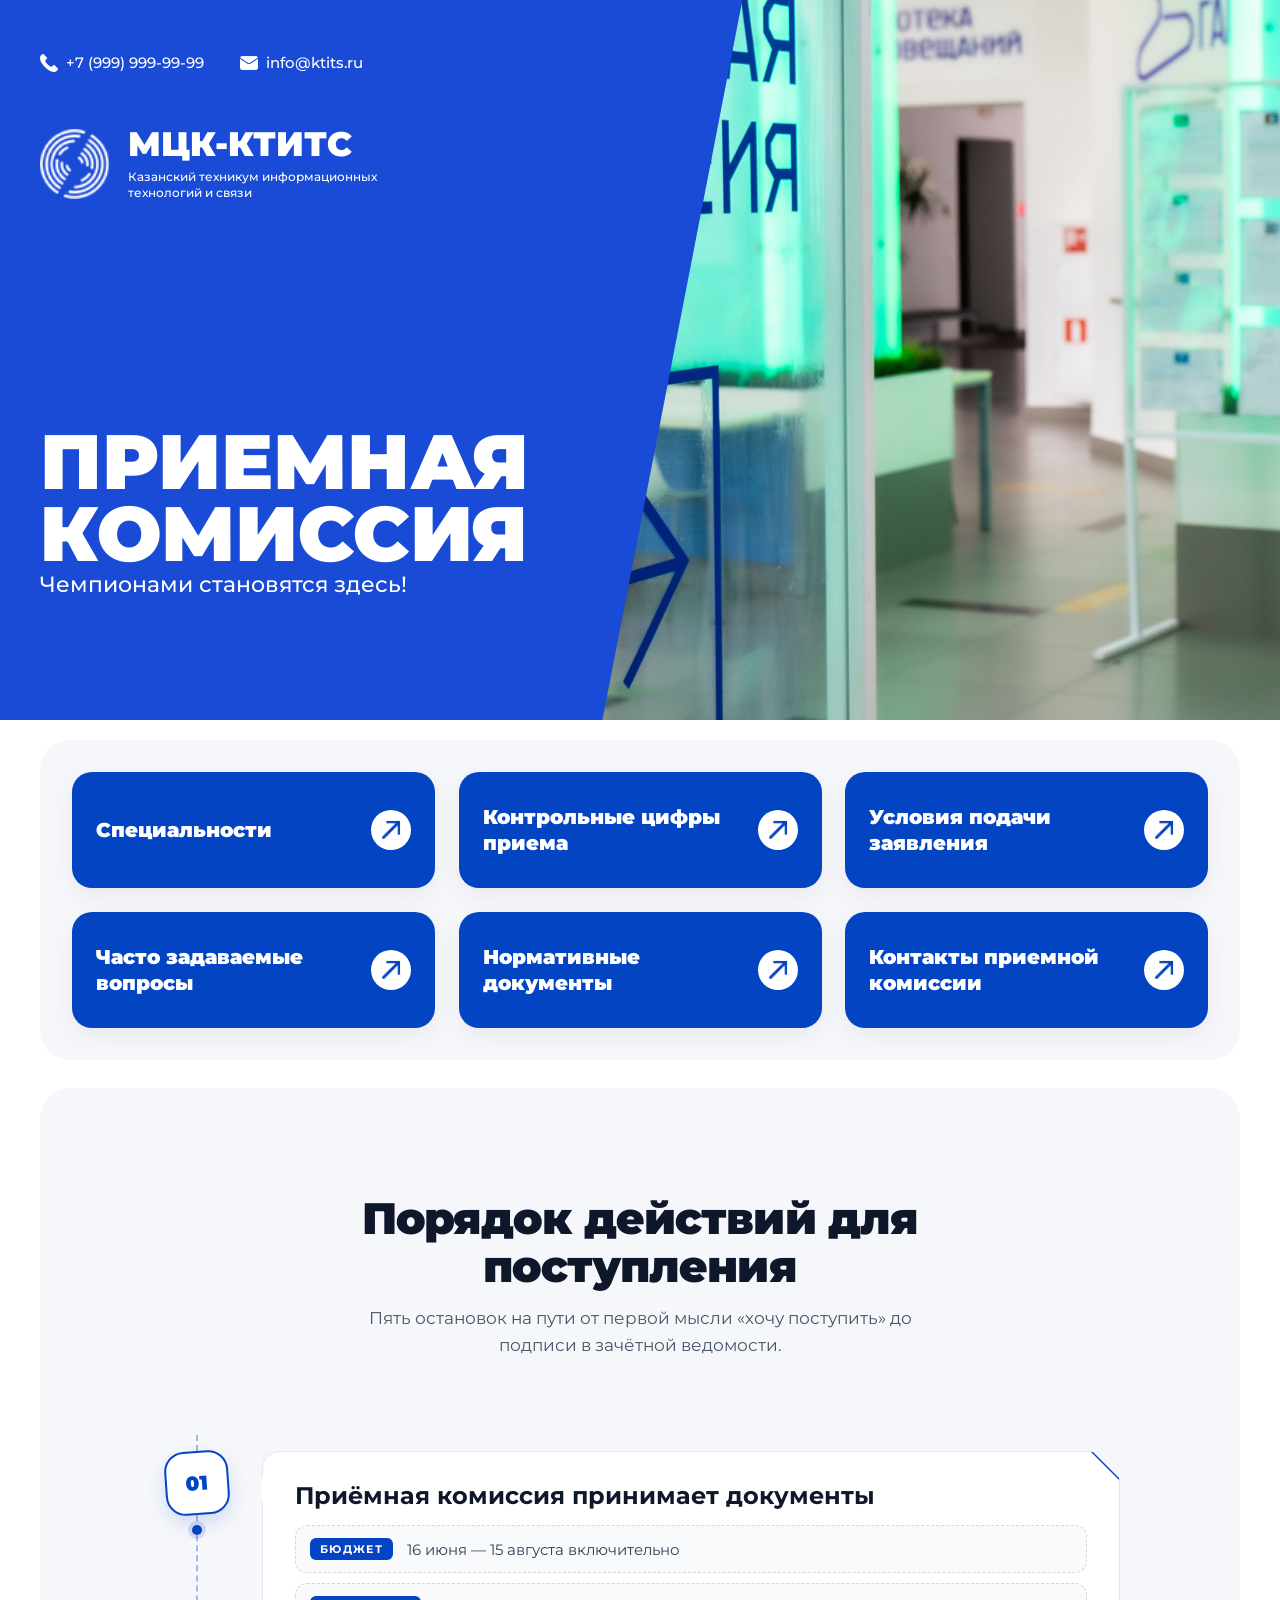
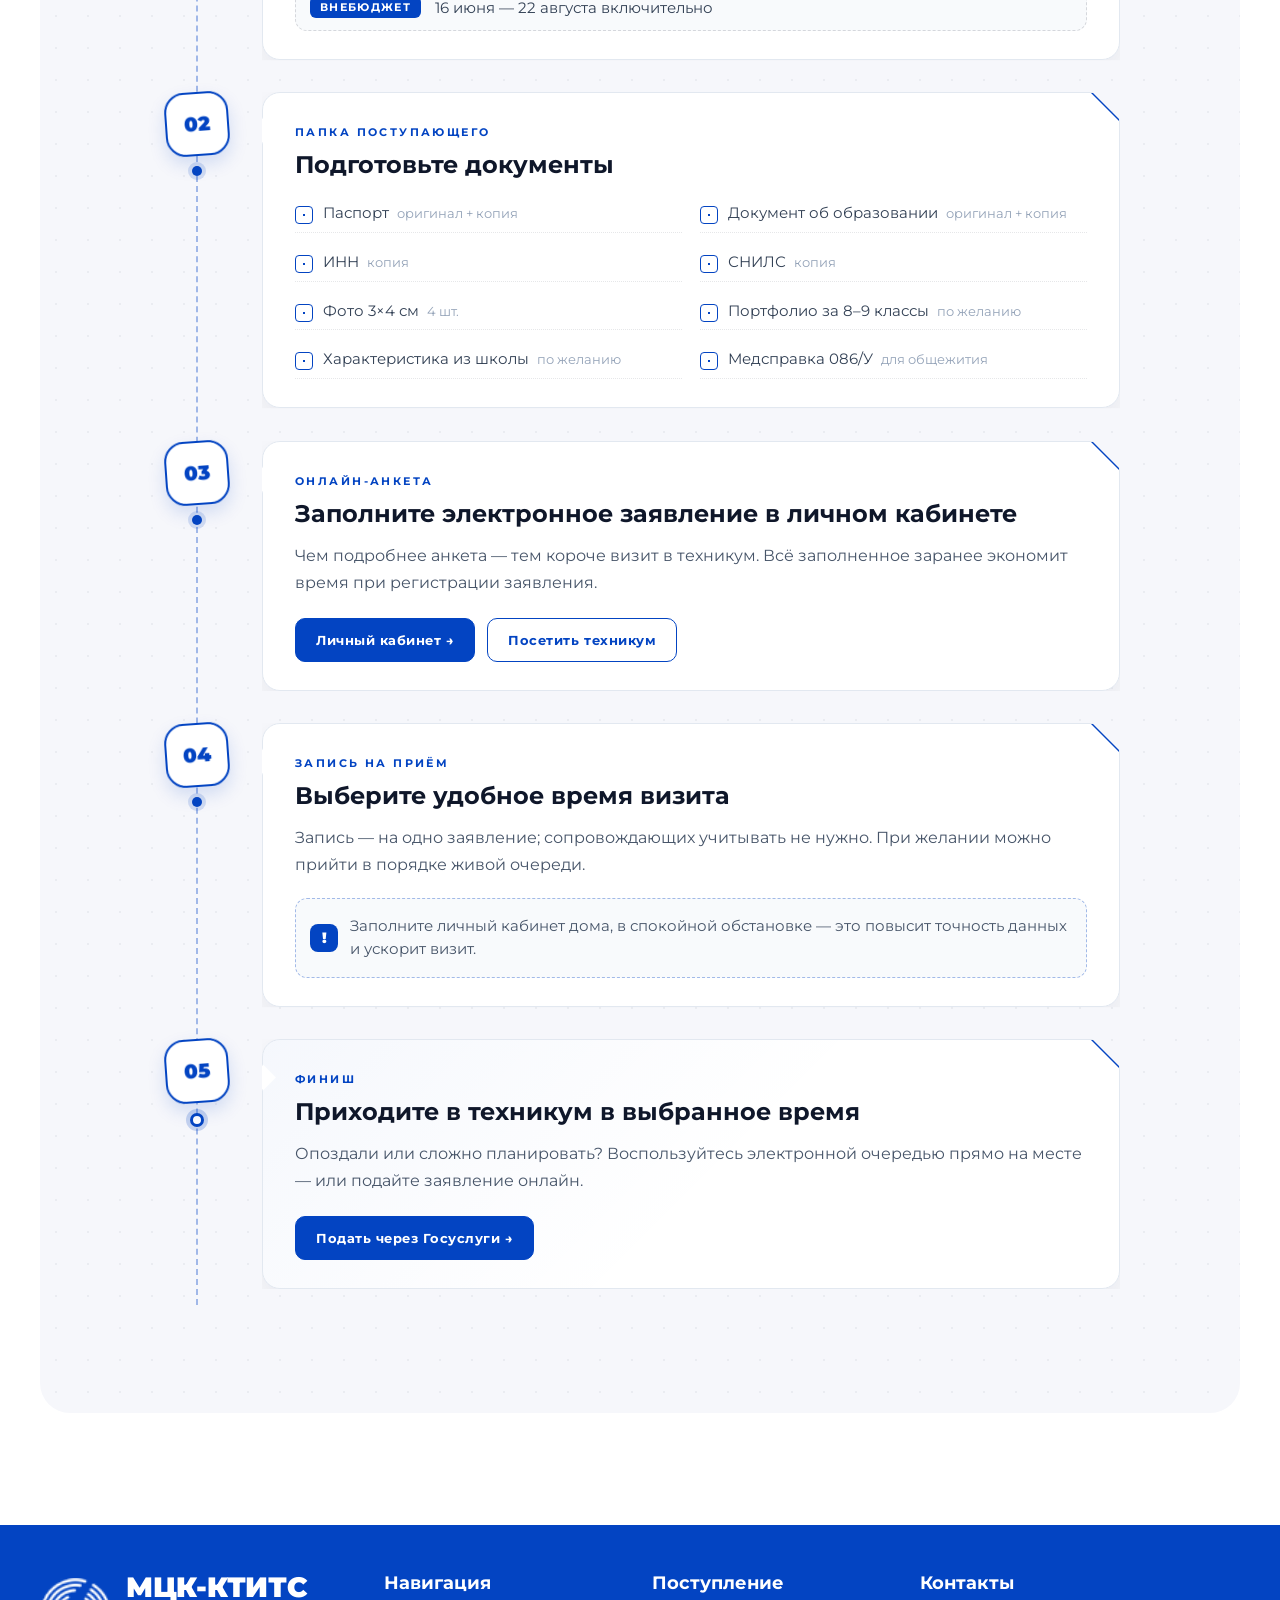
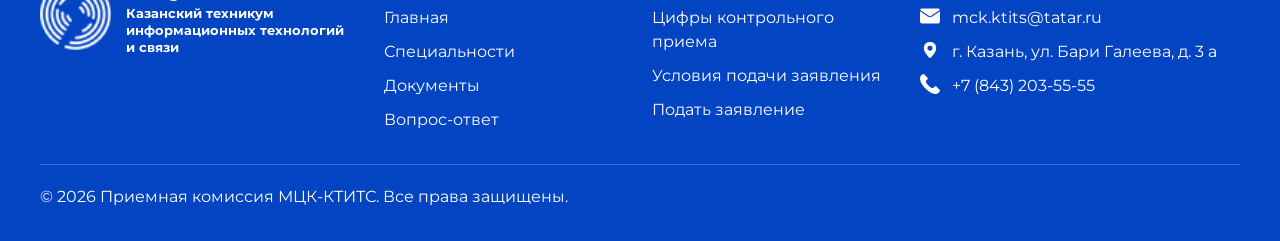
==== index.html @ e941cd69 "first commit" ====
<!DOCTYPE html>
<html lang="ru">

<head>
    <meta charset="UTF-8">
    <meta name="viewport" content="width=device-width, initial-scale=1.0">
    <title>Приемная комиссия</title>
    <link rel="shortcut icon" href="assets/media/images/logo/1.svg" type="image/x-icon">
    <link rel="stylesheet" href="assets/css/style.css">
</head>

<body>

    <!-- HERO (banner + header combined) -->
    <section class="hero-banner">
        <img src="assets/media/images/ktits.jpg" alt="" class="hero-banner__photo">
        <div class="hero-banner__panel"></div>
        <div class="container hero-banner__inner">
            <div class="hero-banner__content">
                    <div class="hero-banner__contacts">
                    <a href="tel:+79999999999" class="hero-banner__contact">
                        <img src="assets/media/images/icons/phone.svg" alt="" class="hero-banner__contact-icon">
                        +7 (999) 999-99-99
                    </a>
                    <a href="mailto:info@ktits.ru" class="hero-banner__contact">
                        <img src="assets/media/images/icons/email.svg" alt="" class="hero-banner__contact-icon">
                        info@ktits.ru
                    </a>
                </div>

                <div class="hero-banner__brand">
                    <img src="assets/media/images/logo/white.svg" alt="Логотип МЦК-КТИТС" class="hero-banner__logo">

                    <div class="hero-banner__brand-text">
                        <div class="hero-banner__brand-title">МЦК-КТИТС</div>
                        <div class="hero-banner__brand-subtitle">
                            Казанский техникум информационных технологий и связи
                        </div>
                    </div>
                </div>

                <div class="hero-banner__text">
                    <h1 class="hero-banner__title">Приемная комиссия</h1>
                    <p class="hero-banner__eyebrow">Чемпионами становятся здесь!</p>

                </div>
            </div>
        </div>
    </section>
    <section class="quick-links-section">
        <div class="container">
            <div class="quick-links">
                <div class="quick-links__grid">
                    <a class="quick-link-card" href="specialities.html">
                        Специальности
                        <img src="assets/media/images/icons/иконка перехода.svg" alt="" width="40" height="40">
                    </a>
                    <a class="quick-link-card" href="#">
                        Контрольные цифры приема
                        <img src="assets/media/images/icons/иконка перехода.svg" alt="" width="40" height="40">
                    </a>
                    <a class="quick-link-card" href="#">
                        Условия подачи заявления
                        <img src="assets/media/images/icons/иконка перехода.svg" alt="" width="40" height="40">
                    </a>
                    <a class="quick-link-card" href="#">
                        Часто задаваемые вопросы
                        <img src="assets/media/images/icons/иконка перехода.svg" alt="" width="40" height="40">
                    </a>
                    <a class="quick-link-card" href="#">
                        Нормативные документы
                        <img src="assets/media/images/icons/иконка перехода.svg" alt="" width="40" height="40">
                    </a>
                    <a class="quick-link-card" href="#contacts">
                        Контакты приемной комиссии
                        <img src="assets/media/images/icons/иконка перехода.svg" alt="" width="40" height="40">
                    </a>
                </div>
            </div>
        </div>
    </section>
    <section class="admission-steps">
        <div class="container">
            <div class="admission-steps__panel">
                <div class="admission-steps__head">
                    <h2 class="admission-steps__title">Порядок действий для поступления</h2>
                    <p class="admission-steps__lead">
                        Пять остановок на пути от первой мысли «хочу поступить» до подписи в зачётной ведомости.
                    </p>
                </div>

                <ol class="admission-steps__timeline">
                    <li class="admission-step">
                        <div class="admission-step__node">
                            <span class="admission-step__index">01</span>
                            <span class="admission-step__dot" aria-hidden="true"></span>
                        </div>
                        <article class="admission-step__card">
                            <h3>Приёмная комиссия принимает документы</h3>
                            <ul class="admission-step__dates">
                                <li>
                                    <span class="admission-step__tag">Бюджет</span>
                                    <span>16 июня — 15 августа включительно</span>
                                </li>
                                <li>
                                    <span class="admission-step__tag">Внебюджет</span>
                                    <span>16 июня — 22 августа включительно</span>
                                </li>
                            </ul>
                        </article>
                    </li>

                    <li class="admission-step">
                        <div class="admission-step__node">
                            <span class="admission-step__index">02</span>
                            <span class="admission-step__dot" aria-hidden="true"></span>
                        </div>
                        <article class="admission-step__card">
                            <span class="admission-step__eyebrow">Папка поступающего</span>
                            <h3>Подготовьте документы</h3>
                            <ul class="admission-step__checklist">
                                <li>Паспорт <em>оригинал + копия</em></li>
                                <li>Документ об образовании <em>оригинал + копия</em></li>
                                <li>ИНН <em>копия</em></li>
                                <li>СНИЛС <em>копия</em></li>
                                <li>Фото 3×4 см <em>4 шт.</em></li>
                                <li>Портфолио за 8–9 классы <em>по желанию</em></li>
                                <li>Характеристика из школы <em>по желанию</em></li>
                                <li>Медсправка 086/У <em>для общежития</em></li>
                            </ul>
                        </article>
                    </li>

                    <li class="admission-step">
                        <div class="admission-step__node">
                            <span class="admission-step__index">03</span>
                            <span class="admission-step__dot" aria-hidden="true"></span>
                        </div>
                        <article class="admission-step__card">
                            <span class="admission-step__eyebrow">Онлайн-анкета</span>
                            <h3>Заполните электронное заявление в личном кабинете</h3>
                            <p>
                                Чем подробнее анкета — тем короче визит в техникум. Всё заполненное заранее
                                экономит время при регистрации заявления.
                            </p>
                            <div class="admission-step__actions">
                                <a href="#" class="admission-step__btn">Личный кабинет →</a>
                                <a href="#" class="admission-step__btn admission-step__btn--ghost">Посетить техникум</a>
                            </div>
                        </article>
                    </li>

                    <li class="admission-step">
                        <div class="admission-step__node">
                            <span class="admission-step__index">04</span>
                            <span class="admission-step__dot" aria-hidden="true"></span>
                        </div>
                        <article class="admission-step__card">
                            <span class="admission-step__eyebrow">Запись на приём</span>
                            <h3>Выберите удобное время визита</h3>
                            <p>
                                Запись — на одно заявление; сопровождающих учитывать не нужно. При желании
                                можно прийти в порядке живой очереди.
                            </p>
                            <aside class="admission-step__note">
                                Заполните личный кабинет дома, в спокойной обстановке — это повысит точность
                                данных и ускорит визит.
                            </aside>
                        </article>
                    </li>

                    <li class="admission-step admission-step--finish">
                        <div class="admission-step__node">
                            <span class="admission-step__index">05</span>
                            <span class="admission-step__dot admission-step__dot--finish" aria-hidden="true"></span>
                        </div>
                        <article class="admission-step__card">
                            <span class="admission-step__eyebrow">Финиш</span>
                            <h3>Приходите в техникум в выбранное время</h3>
                            <p>
                                Опоздали или сложно планировать? Воспользуйтесь электронной очередью
                                прямо на месте — или подайте заявление онлайн.
                            </p>
                            <a href="#" class="admission-step__btn admission-step__btn--inline">
                                Подать через Госуслуги →
                            </a>
                        </article>
                    </li>
                </ol>
            </div>
        </div>
    </section>
    <footer class="footer" id="contacts">
      <div class="container footer__inner">
        <div class="footer__top">
          <div class="footer__col">
            <a href="index.html" class="brand brand--footer">
              <img src="assets/media/images/logo/white.svg" alt="" width="50" height="50" class="brand__logo">
              <span class="brand__text-wrap">
                <span class="brand__text">МЦК-КТИТС</span>
                <span class="brand__subtitle">Казанский техникум информационных технологий и связи</span>
              </span>
            </a>
          </div>

          <div class="footer__col">
            <p class="footer__title">Навигация</p>
            <ul class="footer-links">
              <li><a href="index.html">Главная</a></li>
              <li><a href="specialty.html">Специальности</a></li>
              <li><a href="#">Документы</a></li>
              <li><a href="#">Вопрос-ответ</a></li>
            </ul>
          </div>

          <div class="footer__col">
            <p class="footer__title">Поступление</p>
            <ul class="footer-links">
              <li><a href="#">Цифры контрольного приема</a></li>
              <li><a href="#">Условия подачи заявления</a></li>
              <li><a href="#">Подать заявление</a></li>
            </ul>
          </div>

          <div class="footer__col">
            <p class="footer__title">Контакты</p>
            <ul class="contacts">
              <li>
                <img src="assets/media/images/icons/email.svg" alt="" width="20" height="20">
                <a href="mailto:mck.ktits@tatar.ru">mck.ktits@tatar.ru</a>
              </li>
              <li>
                <img src="assets/media/images/icons/adress.svg" alt="" width="20" height="20">
                <span>г. Казань, ул. Бари Галеева, д. 3 а</span>
              </li>
              <li>
                <img src="assets/media/images/icons/phone.svg" alt="" width="20" height="20">
                <a href="tel:+78432035555">+7 (843) 203-55-55</a>
              </li>
            </ul>
          </div>
        </div>

        <p class="footer__bottom">© 2026 Приемная комиссия МЦК-КТИТС. Все права защищены.</p>
      </div>
    </footer>
    <script src="assets/js/main.js"></script>
</body>

</html>
---- assets/css/style.css ----
* {
    padding: 0;
    margin: 0;
    box-sizing: border-box;
    scroll-behavior: smooth;
    font-family: 'Montserrat';
    font-weight: 400;
    transition: 0.6s;
    text-decoration: none;
    list-style: none;
}

body {
    color: #1A1A1A;
    background: #fff;
    overflow-x: hidden;
}

:root {
    --accent-color: #0344C2;
}

@font-face {
    font-family: 'Montserrat';
    src: url(../fonts/Montserrat-Black.ttf);
    font-weight: 900;
}

@font-face {
    font-family: 'Montserrat';
    src: url(../fonts/Montserrat-Bold.ttf);
    font-weight: 700;
}

@font-face {
    font-family: 'Montserrat';
    src: url(../fonts/Montserrat-Light.ttf);
    font-weight: 200;
}

@font-face {
    font-family: 'Montserrat';
    src: url(../fonts/Montserrat-Medium.ttf);
    font-weight: 500;
}

@font-face {
    font-family: 'Montserrat';
    src: url(../fonts/Montserrat-Regular.ttf);
    font-weight: 400;
}

/* ── CONTAINER ── */
.container {
    width: calc(100% - 32px);
    max-width: 1200px;
    margin: 0 auto;
}

/* ── HERO ── */
/* ── HERO ── */
/* секция */
/* HERO */
.hero-banner {
    position: relative;
    min-height: 80vh;
    background: #eef1f5;
    overflow: hidden;
}

/* фото справа */
.hero-banner__photo {
    position: absolute;
    inset: 0;
    width: 100%;
    height: 100%;
    object-fit: cover;
    object-position: center;
    z-index: 1;
}

/* синяя плашка слева — с анимацией раскрытия */
.hero-banner__panel {
    position: absolute;
    top: 0;
    left: 0;
    bottom: 0;
    width: 58%;
    background: #1a4bd6;
    clip-path: polygon(0 0, 100% 0, calc(100% - 140px) 100%, 0 100%);
    z-index: 2;
    transform-origin: left center;
    animation: heroPanelReveal 0.9s cubic-bezier(0.22, 1, 0.36, 1) both;
}

.hero-banner__inner {
    position: relative;
    z-index: 3;
    animation: heroContentFade 0.7s ease 0.6s both;
}

@keyframes heroPanelReveal {
    from {
        transform: scaleX(0);
    }
    to {
        transform: scaleX(1);
    }
}

@keyframes heroContentFade {
    from {
        opacity: 0;
        transform: translateX(-20px);
    }
    to {
        opacity: 1;
        transform: translateX(0);
    }
}

/* контент внутри синей части */
.hero-banner__content {
    width: 100%;
    max-width: 580px;
    min-height: 680px;
    display: flex;
    flex-direction: column;
    justify-content: flex-start;
    padding: 52px 0 64px;
    color: #ffffff;
}

/* контакты */
.hero-banner__contacts {
    display: flex;
    align-items: center;
    gap: 36px;
    margin-bottom: 42px;
    flex-wrap: wrap;
}

.hero-banner__contact {
    display: flex;
    align-items: center;
    gap: 8px;
    color: #ffffff;
    text-decoration: none;
    font-size: 15px;
    font-weight: 500;
    line-height: 1.4;
    transition: opacity 0.2s ease;
}

.hero-banner__contact:hover {
    opacity: 0.85;
}

.hero-banner__contact-icon {
    width: 18px;
    height: 18px;
    flex-shrink: 0;
    filter: brightness(0) invert(1);
}

/* логоблок */
.hero-banner__brand {
    display: flex;
    align-items: center;
    gap: 18px;
    max-width: 430px;
    font-weight: 900;
    margin-top: 12px;
}

.hero-banner__logo {
    width: 70px;
    height: 70px;
    object-fit: contain;
    flex-shrink: 0;
}

.hero-banner__brand-text {
    display: flex;
    flex-direction: column;
}

.hero-banner__brand-title {
    font-weight: 700;
    font-size: 34px;
    font-weight: 800;
    line-height: 1.05;
    margin-bottom: 6px;
}

.hero-banner__brand-subtitle {
    font-size: 12px;
    line-height: 1.35;
    font-weight: 500;
    max-width: 320px;
}

/* текст */
.hero-banner__text {
    max-width: 540px;
    margin-top: auto;
}

.hero-banner__eyebrow {
    font-size: 22px;
    font-weight: 500;
    line-height: 1.3;
    margin-bottom: 16px;
}

.hero-banner__title {
    font-weight: 700;
    font-size: clamp(50px, 6vw, 82px);
    line-height: 0.95;
    text-transform: uppercase;
    margin: 0;
    max-width: 560px;
    font-weight: 900;
}

.quick-links-section {
    margin-top: 20px;
}

.quick-links {
    border-radius: 30px;
    background: #f6f7fb;
    padding: 32px;
}

.quick-links__grid {
    display: grid;
    grid-template-columns: repeat(3, minmax(0, 1fr));
    gap: 24px;
}

.quick-link-card {
    display: flex;
    align-items: center;
    justify-content: space-between;
    gap: 16px;
    min-height: 116px;
    padding: 24px;
    border-radius: 20px;
    background: var(--accent-color);
    font-size: 20px;
    font-weight: 800;
    line-height: 1.3;
    color: white;
    box-shadow: 0 8px 24px rgba(0, 0, 0, 0.06);
}

.quick-link-card:hover,
.quick-link-card:focus-visible {
    background: white;
    color: var(--accent-color);
    transform: translateY(-2px);
}

.quick-link-card img {
    flex-shrink: 0;
    width: 40px;
    height: 40px;
    object-fit: contain;
}

.admission-steps {
    position: relative;
    margin-top: 28px;
    padding: 0 0 80px;
    background: transparent;
    overflow: hidden;
}

.admission-steps__panel {
    position: relative;
    z-index: 0;
    background: #f6f7fb;
    border-radius: 30px;
    padding: 88px 56px 96px;
    overflow: hidden;
}

.admission-steps__panel::before {
    content: "";
    position: absolute;
    inset: 0;
    background-image: radial-gradient(#0f172a 1px, transparent 1.6px);
    background-size: 32px 32px;
    opacity: 0.05;
    pointer-events: none;
}

.admission-steps__panel>* {
    position: relative;
    z-index: 1;
}

.admission-steps__head {
    max-width: 720px;
    margin: 0 auto 64px;
    text-align: center;
}

.admission-steps__kicker::before {
    content: "";
    width: 6px;
    height: 6px;
    border-radius: 50%;
    background: var(--accent-color);
}

.admission-steps__title {
    margin: 18px 0 14px;
    font-size: clamp(30px, 3.6vw, 44px);
    font-weight: 800;
    line-height: 1.1;
    letter-spacing: -0.02em;
    color: #0f172a;
}

.admission-steps__lead {
    font-size: clamp(15px, 1.5vw, 17px);
    line-height: 1.6;
    color: #475569;
    max-width: 560px;
    margin: 0 auto;
}

.admission-steps__timeline {
    position: relative;
    list-style: none;
    padding: 0;
    margin: 0 auto;
    max-width: 960px;
    counter-reset: admission;
}

.admission-steps__timeline::before {
    content: "";
    position: absolute;
    left: 36px;
    top: 12px;
    bottom: 12px;
    width: 0;
    border-left: 2px dashed rgba(3, 68, 194, 0.35);
    z-index: 0;
}

.admission-step {
    position: relative;
    display: grid;
    grid-template-columns: 74px minmax(0, 1fr);
    gap: 28px;
    padding: 28px 0;
}

.admission-step+.admission-step {
    padding-top: 4px;
}

.admission-step__node {
    position: relative;
    display: flex;
    flex-direction: column;
    align-items: center;
    gap: 10px;
    z-index: 1;
}

.admission-step__index {
    position: relative;
    display: inline-flex;
    align-items: center;
    justify-content: center;
    width: 64px;
    height: 64px;
    border-radius: 20px;
    background: #ffffff;
    border: 2px solid var(--accent-color);
    box-shadow: 0 8px 18px rgba(3, 68, 194, 0.15);
    font-size: 20px;
    font-weight: 800;
    letter-spacing: 0.02em;
    color: var(--accent-color);
    transform: rotate(-4deg);
    transition: transform 0.3s ease;
}

.admission-step:hover .admission-step__index {
    transform: rotate(0deg) scale(1.04);
}

.admission-step__dot {
    width: 10px;
    height: 10px;
    border-radius: 50%;
    background: var(--accent-color);
    box-shadow: 0 0 0 4px rgba(3, 68, 194, 0.15);
}

.admission-step__dot--finish {
    width: 14px;
    height: 14px;
    background: #ffffff;
    border: 3px solid var(--accent-color);
    box-shadow: 0 0 0 4px rgba(3, 68, 194, 0.2);
}

.admission-step__card {
    position: relative;
    background: #ffffff;
    border: 1px solid #e2e8f0;
    border-radius: 18px;
    padding: 28px 32px;
    box-shadow: 0 10px 26px rgba(15, 23, 42, 0.06);
    clip-path: polygon(0 0, calc(100% - 28px) 0, 100% 28px, 100% 100%, 0 100%);
    transition: transform 0.25s ease, box-shadow 0.25s ease;
}

.admission-step__card::after {
    content: "";
    position: absolute;
    top: 0;
    right: 0;
    width: 28px;
    height: 28px;
    background: var(--accent-color);
    clip-path: polygon(100% 0, 100% 100%, 0 0);
}

.admission-step__card::before {
    content: "";
    position: absolute;
    left: -10px;
    top: 28px;
    width: 18px;
    height: 18px;
    background: #ffffff;
    border: 1px solid #e2e8f0;
    border-right: none;
    border-top: none;
    transform: rotate(45deg);
}

.admission-step:hover .admission-step__card {
    transform: translateY(-3px);
    box-shadow: 0 16px 34px rgba(15, 23, 42, 0.1);
}

.admission-step__eyebrow {
    display: inline-block;
    font-size: 11px;
    font-weight: 700;
    letter-spacing: 0.22em;
    text-transform: uppercase;
    color: var(--accent-color);
    margin-bottom: 10px;
}

.admission-step__card h3 {
    font-size: clamp(20px, 2vw, 24px);
    font-weight: 700;
    line-height: 1.3;
    margin: 0 0 14px;
    color: #0f172a;
}

.admission-step__card p {
    font-size: clamp(15px, 1.5vw, 16px);
    line-height: 1.65;
    color: #475569;
    margin: 0;
}

.admission-step__dates {
    list-style: none;
    padding: 0;
    margin: 0;
    display: flex;
    flex-direction: column;
    gap: 10px;
}

.admission-step__dates li {
    display: flex;
    align-items: center;
    gap: 14px;
    padding: 12px 14px;
    background: #f8fafc;
    border: 1px dashed rgba(15, 23, 42, 0.15);
    border-radius: 12px;
    font-size: 15px;
    color: #334155;
}

.admission-step__tag {
    display: inline-flex;
    align-items: center;
    padding: 4px 10px;
    border-radius: 6px;
    background: var(--accent-color);
    color: #ffffff;
    font-size: 11px;
    font-weight: 700;
    letter-spacing: 0.12em;
    text-transform: uppercase;
    flex-shrink: 0;
}

.admission-step__checklist {
    list-style: none;
    padding: 0;
    margin: 0;
    display: grid;
    grid-template-columns: repeat(2, minmax(0, 1fr));
    gap: 10px 18px;
}

.admission-step__checklist li {
    position: relative;
    padding: 8px 0 8px 28px;
    font-size: 15px;
    line-height: 1.45;
    color: #334155;
    border-bottom: 1px dotted rgba(15, 23, 42, 0.1);
}

.admission-step__checklist li::before {
    content: "";
    position: absolute;
    left: 0;
    top: 12px;
    width: 16px;
    height: 16px;
    border-radius: 4px;
    border: 1.5px solid var(--accent-color);
    background:
        linear-gradient(45deg, transparent 45%, var(--accent-color) 45%, var(--accent-color) 55%, transparent 55%),
        linear-gradient(-45deg, transparent 45%, var(--accent-color) 45%, var(--accent-color) 55%, transparent 55%);
    background-size: 10px 2px;
    background-position: center;
    background-repeat: no-repeat;
}

.admission-step__checklist em {
    font-style: normal;
    color: #94a3b8;
    font-size: 13px;
    margin-left: 4px;
}

.admission-step__actions {
    margin-top: 22px;
    display: flex;
    gap: 12px;
    flex-wrap: wrap;
}

.admission-step__btn {
    min-height: 44px;
    padding: 10px 20px;
    border-radius: 10px;
    border: 1.5px solid var(--accent-color);
    background: var(--accent-color);
    color: #ffffff;
    font-size: 13px;
    font-weight: 700;
    letter-spacing: 0.04em;
    display: inline-flex;
    align-items: center;
    gap: 6px;
    transition: transform 0.2s ease, background 0.2s ease, color 0.2s ease;
}

.admission-step__btn:hover {
    transform: translateY(-1px);
    background: #0f172a;
    border-color: #0f172a;
}

.admission-step__btn--ghost {
    background: transparent;
    color: var(--accent-color);
}

.admission-step__btn--ghost:hover {
    background: var(--accent-color);
    color: #ffffff;
    border-color: var(--accent-color);
}

.admission-step__btn--inline {
    margin-top: 22px;
}

.admission-step__note {
    position: relative;
    margin-top: 20px;
    padding: 16px 18px 16px 54px;
    border-radius: 12px;
    background: #f8fafc;
    border: 1px dashed rgba(3, 68, 194, 0.35);
    font-size: 14.5px;
    line-height: 1.6;
    color: #475569;
}

.admission-step__note::before {
    content: "!";
    position: absolute;
    left: 14px;
    top: 50%;
    transform: translateY(-50%);
    width: 28px;
    height: 28px;
    border-radius: 8px;
    background: var(--accent-color);
    color: #ffffff;
    font-family: 'Montserrat', sans-serif;
    font-weight: 800;
    font-size: 15px;
    display: flex;
    align-items: center;
    justify-content: center;
}

.admission-step--finish .admission-step__card {
    background:
        linear-gradient(135deg, rgba(3, 68, 194, 0.04), transparent 55%),
        #ffffff;
}

/* планшеты */
@media (max-width: 1200px) {
    .hero-banner {
        min-height: 620px;
    }

    .hero-banner__content {
        min-height: 620px;
        max-width: 520px;
    }

    .hero-banner__title {
        font-size: clamp(48px, 5vw, 72px);
    }

    .hero-banner__brand {
        margin-bottom: 52px;
    }

    .quick-links {
        padding: 28px;
    }

    .quick-links__grid {
        grid-template-columns: repeat(2, minmax(0, 1fr));
        gap: 20px;
    }

    .quick-link-card {
        min-height: 108px;
        padding: 22px;
        font-size: 18px;
    }

    .admission-steps {
        margin-top: 24px;
        padding: 0 0 64px;
    }

    .admission-steps__panel {
        padding: 64px 28px 72px;
        border-radius: 26px;
    }

    .admission-steps__head {
        margin-bottom: 48px;
    }

    .admission-step__card {
        padding: 24px 24px;
    }

    .admission-step__checklist {
        grid-template-columns: 1fr;
    }
}

/* мобильные */
@media (max-width: 768px) {
    .container {
        max-width: 700px;
    }

    .hero-banner {
        min-height: auto;
        background: #1a4bd6;
    }

    .hero-banner__photo {
        display: none;
    }

    .hero-banner__panel {
        position: static;
        width: 100%;
        clip-path: none;
        animation: none;
    }

    .hero-banner__inner {
        animation: none;
    }

    .hero-banner__content {
        max-width: 100%;
        min-height: auto;
        padding: 28px 0 36px;
    }

    .hero-banner__contacts {
        flex-direction: column;
        align-items: flex-start;
        gap: 10px;
        margin-bottom: 24px;
    }

    .hero-banner__brand {
        margin-bottom: 32px;
        gap: 14px;
        margin-top: 10px;
    }

    .hero-banner__logo {
        width: 56px;
        height: 56px;
    }

    .hero-banner__brand-title {
        font-size: 26px;
    }

    .hero-banner__brand-subtitle {
        font-size: 11px;
        max-width: 260px;
    }

    .hero-banner__eyebrow {
        font-size: 17px;
        margin-bottom: 12px;
    }

    .hero-banner__title {
        font-size: 42px;
        line-height: 1;
        text-transform: none;
        max-width: 100%;
    }

    .quick-links {
        padding: 16px;
        border-radius: 22px;
    }

    .quick-links__grid {
        grid-template-columns: 1fr;
        gap: 14px;
    }

    .quick-link-card {
        min-height: 92px;
        padding: 18px;
        border-radius: 16px;
        font-size: 16px;
    }

    .quick-link-card img {
        width: 32px;
        height: 32px;
    }

    .admission-steps {
        margin-top: 18px;
        padding: 0 0 48px;
    }

    .admission-steps__panel {
        padding: 48px 16px 56px;
        border-radius: 22px;
    }

    .admission-steps__head {
        margin-bottom: 36px;
    }

    .admission-steps__timeline::before {
        left: 22px;
    }

    .admission-step {
        grid-template-columns: 46px minmax(0, 1fr);
        gap: 18px;
        padding: 18px 0;
    }

    .admission-step__index {
        width: 46px;
        height: 46px;
        border-radius: 14px;
        font-size: 15px;
    }

    .admission-step__card {
        padding: 22px 20px;
        clip-path: polygon(0 0, calc(100% - 20px) 0, 100% 20px, 100% 100%, 0 100%);
    }

    .admission-step__card::after {
        width: 20px;
        height: 20px;
    }

    .admission-step__card::before {
        display: none;
    }

    .admission-step__card h3 {
        margin-bottom: 12px;
    }

    .admission-step__checklist {
        grid-template-columns: 1fr;
    }

    .admission-step__dates li {
        flex-direction: column;
        align-items: flex-start;
        gap: 8px;
    }

    .admission-step__actions {
        margin-top: 16px;
        flex-direction: column;
        gap: 10px;
    }

    .admission-step__btn {
        width: 100%;
        justify-content: center;
    }

    .admission-step__btn--inline {
        margin-top: 16px;
    }

    .admission-step__note {
        margin-top: 16px;
        padding: 14px 16px 14px 52px;
    }
}

.footer {
    margin-top: 32px;
    background: var(--accent-color);
    color: #ffffff;
}

.footer__inner {
    padding: 48px 0 32px;
}

.footer__top {
    display: grid;
    grid-template-columns: minmax(220px, 320px) minmax(0, 1fr) minmax(0, 1fr) minmax(240px, 320px);
    gap: 28px 24px;
    align-items: start;
}

.footer__title {
    margin: 0 0 12px;
    font-size: 18px;
    font-weight: 700;
    line-height: 1.2;
    color: #ffffff;
}

.brand--footer {
    display: flex;
    align-items: center;
    gap: 14px;
    max-width: 320px;
}

.brand--footer .brand__logo {
    width: 72px;
    height: 72px;
    flex-shrink: 0;
}

.brand--footer .brand__text-wrap {
    display: flex;
    flex-direction: column;
    gap: 4px;
}

.brand--footer .brand__text {
    display: block;
    color: #ffffff;
    font-size: 28px;
    font-weight: 800;
    line-height: 1;
    letter-spacing: -0.01em;
}

.brand--footer .brand__subtitle {
    display: block;
    color: #ffffff;
    font-size: 13px;
    font-weight: 600;
    line-height: 1.3;
    max-width: 230px;
}

.footer-links,
.contacts {
    list-style: none;
    margin: 0;
    padding: 0;
}

.footer-links li+li {
    margin-top: 10px;
}

.footer-links a {
    font-size: 16px;
    line-height: 1.5;
    color: white;
}

.footer-links a:hover,
.footer-links a:focus-visible {
    color: #ffffff;
    text-decoration: underline;
    text-underline-offset: 4px;
}

.contacts li {
    display: flex;
    align-items: flex-start;
    gap: 12px;
    font-size: 16px;
    line-height: 1.5;
}

.contacts li+li {
    margin-top: 10px;
}

.contacts img {
    flex-shrink: 0;
    width: 20px;
    height: 20px;
    object-fit: contain;
}

.contacts a {
    color: inherit;
}

.contacts a:hover,
.contacts a:focus-visible {
    text-decoration: underline;
    text-underline-offset: 4px;
}

.footer__bottom {
    margin: 32px 0 0;
    padding: 0;
    border-top: 1px solid rgba(255, 255, 255, 0.25);
    padding-top: 20px;
    font-size: 16px;
    line-height: 1.5;
}

@media (max-width: 1200px) {
    .footer__inner {
        padding: 40px 0 28px;
    }

    .footer__top {
        grid-template-columns: minmax(220px, 1fr) minmax(0, 1fr) minmax(0, 1fr);
        gap: 24px 18px;
    }

    .footer__col:first-child {
        grid-column: 1 / -1;
    }

    .brand--footer {
        max-width: 100%;
    }

    .brand--footer .brand__text {
        font-size: 24px;
    }

    .brand--footer .brand__subtitle {
        max-width: 100%;
    }
}

@media (max-width: 768px) {
    .footer {
        margin-top: 24px;
    }

    .footer__inner {
        padding: 32px 0 22px;
    }

    .footer__top {
        grid-template-columns: 1fr;
        gap: 22px;
    }

    .brand--footer {
        gap: 12px;
    }

    .brand--footer .brand__logo {
        width: 60px;
        height: 60px;
    }

    .brand--footer .brand__text {
        font-size: 20px;
    }

    .brand--footer .brand__subtitle {
        font-size: 12px;
    }

    .footer__title {
        font-size: 17px;
        margin-bottom: 10px;
    }

    .footer-links a,
    .contacts li {
        font-size: 15px;
    }

    .contacts li {
        gap: 10px;
    }

    .footer__bottom {
        margin-top: 24px;
        padding-top: 16px;
        font-size: 14px;
    }
}

/* ── Scroll reveal ── */
.reveal {
    opacity: 0;
    transform: translateY(32px);
    transition: opacity 0.7s cubic-bezier(0.22, 1, 0.36, 1),
                transform 0.7s cubic-bezier(0.22, 1, 0.36, 1);
    transition-delay: var(--reveal-delay, 0ms);
    will-change: opacity, transform;
}

.reveal.is-visible {
    opacity: 1;
    transform: translateY(0);
}

.admission-step.reveal {
    transform: translateY(32px) scale(0.98);
}

.admission-step.reveal.is-visible {
    transform: translateY(0) scale(1);
}

@media (prefers-reduced-motion: reduce) {
    .reveal {
        opacity: 1 !important;
        transform: none !important;
        transition: none !important;
    }
}

/* ── SITE HEADER (specialities page) ── */
.site-header {
  position: sticky;
  top: 0;
  z-index: 50;
  background: #ffffff;
  border-bottom: 1px solid rgba(15, 23, 42, 0.08);
  box-shadow: 0 4px 18px rgba(15, 23, 42, 0.04);
}

.site-header__inner {
  display: flex;
  align-items: center;
  gap: 24px;
  padding: 14px 0;
}

.site-header__brand {
  display: flex;
  align-items: center;
  gap: 12px;
  color: #0f172a;
}

.site-header__brand img {
  flex-shrink: 0;
}

.site-header__brand-text {
  display: flex;
  flex-direction: column;
  line-height: 1.1;
}

.site-nav {
  display: flex;
  align-items: center;
  gap: 28px;
  margin-left: auto;
}

.site-nav a {
  font-size: 15px;
  font-weight: 600;
  color: #475569;
  position: relative;
  padding: 6px 0;
}

.site-nav a:hover {
  color: var(--accent-color);
}

.site-nav__link--active {
  color: var(--accent-color) !important;
}

.site-nav__link--active::after {
  content: "";
  position: absolute;
  left: 0;
  right: 0;
  bottom: -2px;
  height: 2px;
  background: var(--accent-color);
  border-radius: 2px;
}

.site-header__cta {
  padding: 10px 18px;
  border-radius: 12px;
  background: var(--accent-color);
  color: #ffffff;
  font-size: 14px;
  font-weight: 700;
  white-space: nowrap;
}

.site-header__cta:hover {
  background: #0f172a;
}

/* ── SPECIALITIES HERO ── */
.specialties-hero {
  padding: 40px 0 28px;
}

.specialties-hero__panel {
  position: relative;
  overflow: hidden;
  border-radius: 32px;
  padding: 64px 56px;
  background: var(--accent-color);
  color: #ffffff;
  display: grid;
  grid-template-columns: minmax(0, 1fr) auto;
  align-items: center;
  gap: 40px;
}

.specialties-hero__panel::before {
  content: "";
  position: absolute;
  inset: 0;
  background-image: radial-gradient(#ffffff 1px, transparent 1.5px);
  background-size: 28px 28px;
  opacity: 0.08;
  pointer-events: none;
}

.specialties-hero__text {
  position: relative;
  z-index: 1;
  max-width: 640px;
}

.specialties-hero__title {
  margin: 0 0 16px;
  font-size: clamp(34px, 5.5vw, 72px);
  font-weight: 900;
  line-height: 0.98;
  text-transform: uppercase;
  letter-spacing: -0.02em;
  overflow-wrap: break-word;
  word-break: break-word;
}

.specialties-hero__lead {
  font-size: clamp(15px, 1.5vw, 17px);
  line-height: 1.6;
  color: rgba(255, 255, 255, 0.88);
  max-width: 520px;
}

.specialties-hero__badge {
  position: relative;
  z-index: 1;
  width: 200px;
  height: 200px;
  border-radius: 50%;
  background: rgba(255, 255, 255, 0.12);
  border: 1px solid rgba(255, 255, 255, 0.25);
  display: flex;
  align-items: center;
  justify-content: center;
  transform: rotate(-6deg);
}

.specialties-hero__badge img {
  filter: brightness(0) invert(1);
  opacity: 0.95;
}

/* ── SPECIALITIES SECTION ── */
.specialties-section {
  padding: 32px 0 64px;
}

.specialties-layout {
  display: grid;
  grid-template-columns: 280px minmax(0, 1fr);
  gap: 48px;
  align-items: start;
}

.specialties-list {
  min-width: 0;
}

.specialties-list__title {
  margin: 0 0 28px;
  font-size: clamp(26px, 3.2vw, 40px);
  font-weight: 900;
  line-height: 1.05;
  text-transform: uppercase;
  color: var(--accent-color);
  letter-spacing: -0.01em;
}

.specialties-grid {
  display: grid;
  grid-template-columns: repeat(2, minmax(0, 1fr));
  gap: 28px;
  align-items: stretch;
}

@media (max-width: 1100px) {
  .specialties-layout {
    grid-template-columns: 1fr;
    gap: 28px;
  }

  .specialties-filter {
    position: static;
  }

  .specialties-grid {
    grid-template-columns: repeat(2, minmax(0, 1fr));
    gap: 22px;
  }
}

@media (max-width: 760px) {
  .specialties-grid {
    grid-template-columns: 1fr;
  }
}

.spec-card {
  position: relative;
  display: flex;
  flex-direction: column;
  padding: 32px;
  border-radius: 24px;
  background: #ffffff;
  border: 1px solid rgba(15, 23, 42, 0.08);
  box-shadow: 0 10px 30px rgba(15, 23, 42, 0.05);
  overflow: hidden;
  isolation: isolate;
  transition: transform 0.3s cubic-bezier(0.22, 1, 0.36, 1),
              box-shadow 0.3s ease,
              border-color 0.3s ease;
}

/* левая акцентная полоса */
.spec-card::before {
  content: "";
  position: absolute;
  left: 0;
  top: 0;
  bottom: 0;
  width: 5px;
  background: var(--accent-color);
  border-radius: 0 4px 4px 0;
  z-index: 1;
}

/* декоративный круг справа сверху */
.spec-card::after {
  content: "";
  position: absolute;
  top: -90px;
  right: -90px;
  width: 220px;
  height: 220px;
  border-radius: 50%;
  background: radial-gradient(circle, rgba(3, 68, 194, 0.1), transparent 65%);
  pointer-events: none;
  z-index: 0;
}

.spec-card:hover {
  transform: translateY(-6px);
  border-color: rgba(3, 68, 194, 0.3);
  box-shadow: 0 24px 48px rgba(3, 68, 194, 0.18);
}

/* огромный водяной знак с номером в углу */
.spec-card__watermark {
  position: absolute;
  right: -10px;
  bottom: -40px;
  font-size: 220px;
  font-weight: 900;
  line-height: 1;
  color: rgba(3, 68, 194, 0.06);
  letter-spacing: -0.05em;
  pointer-events: none;
  z-index: 0;
  transition: transform 0.4s ease, color 0.4s ease;
}

.spec-card:hover .spec-card__watermark {
  transform: scale(1.08) rotate(-3deg);
  color: rgba(3, 68, 194, 0.1);
}

.spec-card__top {
  position: relative;
  z-index: 2;
  display: flex;
  align-items: center;
  gap: 16px;
  margin-bottom: 22px;
}

.spec-card__icon {
  flex-shrink: 0;
  width: 56px;
  height: 56px;
  border-radius: 16px;
  background: linear-gradient(135deg, var(--accent-color), #2563eb);
  color: #ffffff;
  display: flex;
  align-items: center;
  justify-content: center;
  box-shadow: 0 8px 20px rgba(3, 68, 194, 0.3);
  transform: rotate(-4deg);
  transition: transform 0.3s ease;
}

.spec-card__icon svg {
  width: 28px;
  height: 28px;
}

.spec-card:hover .spec-card__icon {
  transform: rotate(0deg) scale(1.05);
}

.spec-card__codebox {
  display: flex;
  flex-direction: column;
  min-width: 0;
}

.spec-card__codelabel {
  font-size: 10px;
  font-weight: 700;
  letter-spacing: 0.18em;
  text-transform: uppercase;
  color: #94a3b8;
  margin-bottom: 2px;
}

.spec-card__code {
  font-size: 20px;
  font-weight: 900;
  color: var(--accent-color);
  letter-spacing: 0.02em;
  font-variant-numeric: tabular-nums;
  line-height: 1;
}

.spec-card__title {
  position: relative;
  z-index: 2;
  margin: 0 0 6px;
  font-size: 24px;
  font-weight: 900;
  line-height: 1.2;
  color: #0f172a;
  letter-spacing: -0.01em;
}

.spec-card__subtitle {
  position: relative;
  z-index: 2;
  margin: 0 0 26px;
  font-size: 14px;
  font-weight: 500;
  color: #64748b;
  line-height: 1.45;
}

.spec-card__meta {
  position: relative;
  z-index: 2;
  list-style: none;
  margin: 0 0 28px;
  padding: 0;
  display: flex;
  flex-wrap: wrap;
  gap: 8px;
}

.spec-chip {
  position: relative;
  display: inline-flex;
  align-items: center;
  gap: 8px;
  padding: 8px 14px 8px 36px;
  border-radius: 999px;
  background: #f1f5fb;
  border: 1px solid rgba(3, 68, 194, 0.12);
  font-size: 13px;
  line-height: 1.2;
  transition: background 0.2s ease, border-color 0.2s ease;
}

.spec-chip:hover {
  background: rgba(3, 68, 194, 0.08);
  border-color: rgba(3, 68, 194, 0.3);
}

.spec-chip__label {
  font-size: 11px;
  font-weight: 600;
  letter-spacing: 0.06em;
  text-transform: uppercase;
  color: #94a3b8;
}

.spec-chip__value {
  font-size: 13px;
  font-weight: 700;
  color: #0f172a;
}

.spec-chip::before {
  content: "";
  position: absolute;
  left: 10px;
  top: 50%;
  transform: translateY(-50%);
  width: 18px;
  height: 18px;
  background-repeat: no-repeat;
  background-position: center;
  background-size: contain;
}

.spec-chip--time::before {
  background-image: url("data:image/svg+xml,%3Csvg xmlns='http://www.w3.org/2000/svg' width='18' height='18' viewBox='0 0 20 20' fill='none'%3E%3Ccircle cx='10' cy='10' r='8' stroke='%230344C2' stroke-width='2'/%3E%3Cpath d='M10 5.5V10L13 11.8' stroke='%230344C2' stroke-width='2' stroke-linecap='round' stroke-linejoin='round'/%3E%3C/svg%3E");
}

.spec-chip--level::before {
  background-image: url("data:image/svg+xml,%3Csvg xmlns='http://www.w3.org/2000/svg' width='18' height='18' viewBox='0 0 20 20' fill='none'%3E%3Cpath d='M2 7.5 10 4l8 3.5-8 3.5L2 7.5Z' stroke='%230344C2' stroke-width='2' stroke-linejoin='round'/%3E%3Cpath d='M5 9.2V12c0 1.7 2.4 3 5 3s5-1.3 5-3V9.2' stroke='%230344C2' stroke-width='2' stroke-linecap='round' stroke-linejoin='round'/%3E%3C/svg%3E");
}

.spec-chip--form::before {
  background-image: url("data:image/svg+xml,%3Csvg xmlns='http://www.w3.org/2000/svg' width='18' height='18' viewBox='0 0 20 20' fill='none'%3E%3Cpath d='M10 10a3 3 0 1 0 0-6 3 3 0 0 0 0 6Z' stroke='%230344C2' stroke-width='2'/%3E%3Cpath d='M4 16c.9-2 3-3 6-3s5.1 1 6 3' stroke='%230344C2' stroke-width='2' stroke-linecap='round'/%3E%3C/svg%3E");
}

.spec-card__link {
  margin-top: auto;
  position: relative;
  z-index: 2;
  align-self: stretch;
  display: inline-flex;
  align-items: center;
  justify-content: space-between;
  gap: 12px;
  padding: 16px 22px;
  border-radius: 16px;
  background: var(--accent-color);
  color: #ffffff;
  font-size: 15px;
  font-weight: 700;
  box-shadow: 0 8px 20px rgba(3, 68, 194, 0.28);
  overflow: hidden;
  transition: background 0.3s ease, box-shadow 0.3s ease, transform 0.3s ease;
}

.spec-card__link::before {
  content: "";
  position: absolute;
  inset: 0;
  background: linear-gradient(90deg, #0f3fad, #3b82f6);
  transform: translateX(-100%);
  transition: transform 0.35s cubic-bezier(0.22, 1, 0.36, 1);
  z-index: 0;
}

.spec-card__link > * {
  position: relative;
  z-index: 1;
}

.spec-card__link:hover::before,
.spec-card__link:focus-visible::before {
  transform: translateX(0);
}

.spec-card__arrow {
  display: inline-flex;
  align-items: center;
  justify-content: center;
  width: 28px;
  height: 28px;
  border-radius: 50%;
  background: rgba(255, 255, 255, 0.18);
  font-size: 15px;
  transition: transform 0.3s ease;
}

.spec-card__link:hover .spec-card__arrow {
  transform: translateX(4px);
}

/* ── Категорийные варианты иконки/бордера ── */
.spec-card[data-category="law"] .spec-card__icon {
  background: linear-gradient(135deg, #7c3aed, #4338ca);
  box-shadow: 0 8px 20px rgba(76, 29, 149, 0.3);
}

.spec-card[data-category="security"] .spec-card__icon {
  background: linear-gradient(135deg, #0ea5e9, #0344C2);
  box-shadow: 0 8px 20px rgba(14, 165, 233, 0.3);
}

.spec-card[data-category="econ"] .spec-card__icon {
  background: linear-gradient(135deg, #059669, #0344C2);
  box-shadow: 0 8px 20px rgba(5, 150, 105, 0.3);
}

/* ── АДАПТИВ ── */
@media (max-width: 1024px) {
  .specialties-hero__panel {
    padding: 52px 40px;
    gap: 28px;
  }

  .specialties-hero__badge {
    width: 160px;
    height: 160px;
  }

  .specialties-hero__badge img {
    width: 130px;
    height: 130px;
  }
}

@media (max-width: 900px) {
  .site-header__inner {
    flex-wrap: wrap;
    gap: 12px 16px;
    padding: 12px 0;
  }

  .site-nav {
    order: 3;
    width: 100%;
    margin-left: 0;
    gap: 14px 20px;
    flex-wrap: wrap;
    justify-content: flex-start;
  }

  .site-nav a {
    font-size: 14px;
  }

  .site-header__cta {
    margin-left: auto;
  }

  .specialties-hero {
    padding: 28px 0 20px;
  }

  .specialties-hero__panel {
    padding: 40px 32px;
    grid-template-columns: 1fr;
    gap: 24px;
  }

  .specialties-hero__badge {
    width: 120px;
    height: 120px;
    justify-self: start;
  }

  .specialties-hero__badge img {
    width: 90px;
    height: 90px;
  }

  .specialties-grid {
    grid-template-columns: 1fr;
    gap: 20px;
  }

  .spec-card {
    padding: 28px 24px;
    border-radius: 22px;
  }

  .spec-card__watermark {
    font-size: 170px;
    bottom: -30px;
  }
}

@media (max-width: 600px) {
  .site-header__brand img {
    width: 40px;
    height: 40px;
  }

  .site-header__cta {
    padding: 8px 14px;
    font-size: 13px;
  }

  .site-nav {
    gap: 10px 16px;
  }

  .site-nav a {
    font-size: 13px;
  }

  .specialties-hero {
    padding: 20px 0 12px;
  }

  .specialties-hero__panel {
    padding: 32px 22px;
    border-radius: 22px;
  }

  .specialties-hero__title {
    font-size: clamp(34px, 9vw, 48px);
  }

  .specialties-hero__lead {
    font-size: 14px;
  }

  .specialties-hero__badge {
    display: none;
  }

  .specialties-section {
    padding: 20px 0 40px;
  }

  .spec-card {
    padding: 24px 20px;
    border-radius: 20px;
  }

  .spec-card::before {
    width: 4px;
  }

  .spec-card__top {
    gap: 12px;
    margin-bottom: 18px;
  }

  .spec-card__icon {
    width: 48px;
    height: 48px;
    border-radius: 14px;
  }

  .spec-card__icon svg {
    width: 24px;
    height: 24px;
  }

  .spec-card__code {
    font-size: 17px;
  }

  .spec-card__title {
    font-size: 20px;
  }

  .spec-card__subtitle {
    font-size: 13px;
    margin-bottom: 20px;
  }

  .spec-card__meta {
    gap: 6px;
    margin-bottom: 22px;
  }

  .spec-chip {
    padding: 6px 12px 6px 32px;
    font-size: 12px;
  }

  .spec-chip__label {
    font-size: 10px;
  }

  .spec-chip__value {
    font-size: 12px;
  }

  .spec-chip::before {
    left: 8px;
    width: 16px;
    height: 16px;
  }

  .spec-card__link {
    padding: 14px 18px;
    font-size: 14px;
    border-radius: 14px;
  }

  .spec-card__watermark {
    font-size: 130px;
    right: -8px;
    bottom: -20px;
  }
}

@media (max-width: 380px) {
  .site-header__inner {
    gap: 8px 12px;
  }

  .site-nav {
    gap: 8px 12px;
  }

  .site-nav a {
    font-size: 12px;
  }

  .spec-card__title {
    font-size: 18px;
  }

  .spec-chip {
    flex-basis: 100%;
    justify-content: flex-start;
  }
}

/* legacy — kept empty intentionally */
.specialties-page {
  display: block;
}

.specialties-filter {
  position: sticky;
  top: 24px;
  border-radius: 30px;
  background: var(--color-surface);
  padding: 32px 28px;
  border: 1px solid rgba(31, 41, 51, 0.08);
  box-shadow: 0 10px 28px rgba(31, 41, 51, 0.04);
}

.filter-block + .filter-block {
  margin-top: 24px;
  padding-top: 24px;
  border-top: 1px solid rgba(31, 41, 51, 0.08);
}

.filter-block__title {
  margin: 0 0 18px;
  font-size: 16px;
  font-weight: 900;
  line-height: 1.25;
  text-transform: uppercase;
  color: var(--color-text);
}

.filter-check {
  display: flex;
  align-items: flex-start;
  gap: 12px;
  font-size: 16px;
  line-height: 1.45;
  color: rgba(31, 41, 51, 0.76);
  cursor: pointer;
  position: relative;
}

.filter-check + .filter-check {
  margin-top: 12px;
}

.filter-check__input {
  position: absolute;
  opacity: 0;
  pointer-events: none;
}

.filter-check__box {
  flex-shrink: 0;
  width: 20px;
  height: 20px;
  margin-top: 1px;
  border-radius: 4px;
  border: 1.5px solid rgba(31, 41, 51, 0.18);
  background: var(--color-surface);
}

.filter-check__input:checked + .filter-check__box {
  position: relative;
  border-color: var(--color-primary);
}

.filter-check__input:checked + .filter-check__box::after {
  content: "";
  position: absolute;
  left: 5px;
  top: 2px;
  width: 5px;
  height: 9px;
  border-right: 2px solid var(--color-primary);
  border-bottom: 2px solid var(--color-primary);
  transform: rotate(45deg);
}

.filter-check__input:focus-visible + .filter-check__box {
  outline: 2px solid rgba(13, 86, 201, 0.25);
  outline-offset: 2px;
}

.specialties-list {
  min-width: 0;
}

.specialties-list__title {
  margin: 0 0 24px;
  font-size: 40px;
  font-weight: 400;
  line-height: 1.05;
  text-transform: uppercase;
  color: var(--color-primary-dark);
}

.specialty-card {
  display: flex;
  flex-direction: column;
  min-height: 100%;
  padding: 32px;
  border-radius: 32px;
  background: var(--color-surface);
  border: 1px solid rgba(31, 41, 51, 0.12);
  box-shadow: 0 12px 32px rgba(31, 41, 51, 0.05);
}

.specialty-card__code {
  margin: 0;
  font-size: 18px;
  font-weight: 900;
  line-height: 1.2;
  color: var(--color-primary);
}

.specialty-card__title {
  margin: 18px 0 0;
  font-size: 34px;
  font-weight: 900;
  line-height: 1.08;
  color: var(--color-primary-dark);
}

.specialty-card__title--small {
  font-size: 30px;
  line-height: 1.15;
  color: var(--color-primary-dark);
}

.specialty-card__meta {
  list-style: none;
  margin: 28px 0 0;
  padding: 0;
  display: flex;
  flex-direction: column;
  gap: 10px;
  font-size: 16px;
  line-height: 1.45;
  color: var(--color-text-secondary);
}

.specialty-card__meta-item {
  position: relative;
  padding-left: 34px;
}

.specialty-card__meta-item::before {
  content: "";
  position: absolute;
  left: 0;
  top: 1px;
  width: 20px;
  height: 20px;
  background-repeat: no-repeat;
  background-position: center;
  background-size: 20px 20px;
}

.specialty-card__meta-item--time::before {
  background-image: url("data:image/svg+xml,%3Csvg xmlns='http://www.w3.org/2000/svg' width='20' height='20' viewBox='0 0 20 20' fill='none'%3E%3Ccircle cx='10' cy='10' r='8' stroke='%23418F9A' stroke-width='2'/%3E%3Cpath d='M10 5.5V10L13 11.8' stroke='%23418F9A' stroke-width='2' stroke-linecap='round' stroke-linejoin='round'/%3E%3C/svg%3E");
}

.specialty-card__meta-item--level::before {
  background-image: url("data:image/svg+xml,%3Csvg xmlns='http://www.w3.org/2000/svg' width='20' height='20' viewBox='0 0 20 20' fill='none'%3E%3Cpath d='M2 7.5 10 4l8 3.5-8 3.5L2 7.5Z' stroke='%23418F9A' stroke-width='2' stroke-linejoin='round'/%3E%3Cpath d='M5 9.2V12c0 1.7 2.4 3 5 3s5-1.3 5-3V9.2' stroke='%23418F9A' stroke-width='2' stroke-linecap='round' stroke-linejoin='round'/%3E%3C/svg%3E");
}

.specialty-card__meta-item--form::before {
  background-image: url("data:image/svg+xml,%3Csvg xmlns='http://www.w3.org/2000/svg' width='20' height='20' viewBox='0 0 20 20' fill='none'%3E%3Cpath d='M10 10a3 3 0 1 0 0-6 3 3 0 0 0 0 6Z' stroke='%23418F9A' stroke-width='2'/%3E%3Cpath d='M4 16c.9-2 3-3 6-3s5.1 1 6 3' stroke='%23418F9A' stroke-width='2' stroke-linecap='round'/%3E%3C/svg%3E");
}

.specialty-card__link {
  margin-top: 24px;
  display: inline-flex;
  align-items: center;
  justify-content: center;
  width: fit-content;
  min-height: 48px;
  padding: 10px 18px;
  border-radius: 14px;
  background: var(--color-primary);
  font-size: 16px;
  font-weight: 900;
  line-height: 1.2;
  color: #ffffff;
}

.specialty-card__link:hover,
.specialty-card__link:focus-visible {
  background: var(--color-primary-dark);
}

.specialty-card__tag {
  margin: 22px 0 0;
  font-size: 16px;
  line-height: 1.4;
  color: var(--color-text-secondary);
}

/* ─────────────────────────────────────────────
   SPECIALTY PAGE
   ───────────────────────────────────────────── */
.sp-main {
  padding: 40px 0 80px;
  background:
    radial-gradient(1200px 600px at 90% -10%, rgba(3, 68, 194, 0.06), transparent 60%),
    radial-gradient(900px 500px at -10% 40%, rgba(3, 68, 194, 0.05), transparent 60%),
    #f5f7fb;
}

.sp-main > * + * { margin-top: 56px; }

@keyframes sp-rise {
  from { opacity: 0; transform: translateY(22px); }
  to   { opacity: 1; transform: translateY(0); }
}

@keyframes sp-fade {
  from { opacity: 0; }
  to   { opacity: 1; }
}

@keyframes sp-float {
  0%, 100% { transform: translateY(0) rotate(0); }
  50%      { transform: translateY(-14px) rotate(2deg); }
}

@keyframes sp-spin-slow {
  from { transform: rotate(0deg); }
  to   { transform: rotate(360deg); }
}

/* ── HERO ─────────────────────────────── */
.sp-hero { position: relative; }

.sp-hero__back {
  display: inline-flex;
  align-items: center;
  gap: 10px;
  margin-bottom: 18px;
  padding: 10px 18px 10px 14px;
  border-radius: 999px;
  background: #ffffff;
  border: 1px solid rgba(3, 68, 194, 0.14);
  color: var(--accent-color);
  font-size: 14px;
  font-weight: 600;
  box-shadow: 0 4px 18px rgba(3, 68, 194, 0.06);
  transition: transform .3s ease, background .3s ease, color .3s ease;
}
.sp-hero__back:hover {
  background: var(--accent-color);
  color: #fff;
  transform: translateX(-3px);
}
.sp-hero__back-arrow {
  display: inline-block;
  transition: transform .3s ease;
}
.sp-hero__back:hover .sp-hero__back-arrow { transform: translateX(-4px); }

.sp-hero__card {
  position: relative;
  animation: sp-rise .7s ease-out both;
}

.sp-hero__head {
  position: relative;
  max-width: 760px;
  padding: 10px 0 40px;
}

.sp-hero__title {
  margin: 0;
  font-size: clamp(30px, 3.6vw, 52px);
  line-height: 1.08;
  font-weight: 900;
  letter-spacing: -0.02em;
  text-transform: uppercase;
  color: var(--accent-color);
}

.sp-hero__code {
  margin: 28px 0 0;
  font-size: 17px;
  font-weight: 700;
  color: #0B1A3A;
  letter-spacing: 0.02em;
}

.sp-hero__dept {
  margin: 6px 0 0;
  font-size: 15px;
  line-height: 1.5;
  color: rgba(11, 26, 58, 0.58);
}

.sp-hero__illustration {
  position: absolute;
  top: -10px;
  right: 0;
  width: clamp(220px, 28vw, 360px);
  pointer-events: none;
  animation: sp-float 7s ease-in-out infinite;
  z-index: 0;
}
.sp-hero__illustration img {
  width: 100%;
  height: auto;
}

/* metrics — отдельные карточки */
.sp-metrics {
  list-style: none;
  margin: 0;
  padding: 0;
  display: grid;
  grid-template-columns: repeat(4, minmax(0, 1fr));
  grid-auto-rows: minmax(160px, auto);
  gap: 16px;
}
.sp-metric {
  position: relative;
  padding: 26px 28px;
  border-radius: 22px;
  background: #ffffff;
  border: 1px solid rgba(11, 26, 58, 0.08);
  display: flex;
  flex-direction: column;
  justify-content: space-between;
  overflow: hidden;
  transition: transform .35s ease, border-color .35s ease, box-shadow .35s ease;
}
.sp-metric::after {
  content: "";
  position: absolute;
  left: 0; top: 0; bottom: 0;
  width: 3px;
  background: var(--accent-color);
  transform: scaleY(0);
  transform-origin: top;
  transition: transform .4s ease;
}
.sp-metric:hover {
  transform: translateY(-4px);
  border-color: rgba(3, 68, 194, 0.25);
  box-shadow: 0 18px 40px rgba(3, 68, 194, 0.1);
}
.sp-metric:hover::after { transform: scaleY(1); }

.sp-metric--wide {
  grid-row: span 2;
  grid-column: span 1;
  justify-content: center;
  align-items: flex-start;
  gap: 28px;
}
.sp-metric--wide .sp-metric__value {
  font-size: clamp(54px, 5vw, 78px);
  font-weight: 900;
}

.sp-metric__value {
  display: block;
  font-size: clamp(22px, 2vw, 28px);
  font-weight: 800;
  line-height: 1.1;
  letter-spacing: -0.01em;
  color: #0B1A3A;
}
.sp-metric__label {
  display: block;
  margin-top: 14px;
  font-size: 14px;
  line-height: 1.45;
  color: rgba(11, 26, 58, 0.55);
}

/* ── COMMON SECTION ──────────────────── */
.sp-section {
  position: relative;
  animation: sp-rise .7s ease-out both;
}
.sp-section__inner {
  display: flex;
  flex-direction: column;
  gap: 40px;
  padding: 56px 48px;
  border-radius: 32px;
  background: #ffffff;
  border: 1px solid rgba(11, 26, 58, 0.06);
  box-shadow: 0 16px 40px rgba(11, 26, 58, 0.05);
}
.sp-section__head { position: relative; }
.sp-section__eyebrow {
  display: inline-block;
  margin-bottom: 14px;
  padding: 6px 12px;
  border-radius: 999px;
  background: rgba(3, 68, 194, 0.08);
  color: var(--accent-color);
  font-size: 12px;
  font-weight: 700;
  letter-spacing: 0.14em;
  text-transform: uppercase;
}
.sp-section__title {
  margin: 0;
  font-size: clamp(32px, 3.6vw, 44px);
  line-height: 1.05;
  font-weight: 900;
  letter-spacing: -0.02em;
  color: #0B1A3A;
}
.sp-section__title::after {
  content: "";
  display: block;
  width: 56px;
  height: 4px;
  margin-top: 18px;
  border-radius: 4px;
  background: linear-gradient(90deg, var(--accent-color), #4a7dff);
}

/* ── О ПРОГРАММЕ ─────────────────────── */
.sp-about__lead {
  margin: 0;
  font-size: 22px;
  font-weight: 600;
  line-height: 1.35;
  color: #0B1A3A;
}
.sp-about__text {
  margin: 22px 0 0;
  font-size: 16px;
  line-height: 1.65;
  color: rgba(11, 26, 58, 0.72);
  padding-left: 20px;
  border-left: 3px solid rgba(3, 68, 194, 0.2);
}
.sp-about__tags {
  list-style: none;
  margin: 28px 0 0;
  padding: 0;
  display: flex;
  flex-wrap: wrap;
  gap: 8px;
}
.sp-about__tags li {
  padding: 8px 14px;
  border-radius: 999px;
  background: rgba(3, 68, 194, 0.06);
  color: var(--accent-color);
  font-size: 14px;
  font-weight: 600;
  transition: background .3s ease, transform .3s ease;
}
.sp-about__tags li:hover {
  background: var(--accent-color);
  color: #fff;
  transform: translateY(-2px);
}

/* ── ТЫ НАУЧИШЬСЯ ────────────────────── */
.sp-learn__grid {
  display: grid;
  grid-template-columns: repeat(2, minmax(0, 1fr));
  gap: 16px;
  counter-reset: learn;
}
.sp-learn__card {
  position: relative;
  padding: 26px 24px 26px 26px;
  border-radius: 20px;
  background: #f5f7fb;
  border: 1px solid transparent;
  overflow: hidden;
  opacity: 0;
  transform: translateY(20px);
  animation: sp-rise .6s ease-out forwards;
  animation-delay: calc(var(--i) * .08s + .15s);
  transition: background .35s ease, border-color .35s ease, transform .35s ease, box-shadow .35s ease;
}
.sp-learn__card::before {
  content: "";
  position: absolute;
  left: 0; top: 0; bottom: 0;
  width: 4px;
  background: var(--accent-color);
  transform: scaleY(0);
  transform-origin: top;
  transition: transform .4s ease;
}
.sp-learn__card:hover {
  background: #ffffff;
  border-color: rgba(3, 68, 194, 0.18);
  transform: translateY(-4px);
  box-shadow: 0 18px 40px rgba(3, 68, 194, 0.1);
}
.sp-learn__card:hover::before { transform: scaleY(1); }
.sp-learn__num {
  display: inline-block;
  font-size: 40px;
  font-weight: 900;
  line-height: 1;
  color: transparent;
  -webkit-text-stroke: 1.5px rgba(3, 68, 194, 0.35);
  letter-spacing: -0.03em;
  margin-bottom: 14px;
  transition: color .35s ease, -webkit-text-stroke-color .35s ease;
}
.sp-learn__card:hover .sp-learn__num {
  color: var(--accent-color);
  -webkit-text-stroke-color: var(--accent-color);
}
.sp-learn__card p {
  margin: 0;
  font-size: 15px;
  line-height: 1.6;
  color: rgba(11, 26, 58, 0.78);
}

/* ── КАРЬЕРА ─────────────────────────── */
.sp-career__list {
  list-style: none;
  margin: 0; padding: 0;
  display: flex;
  flex-wrap: wrap;
  gap: 12px;
}
.sp-career__chip {
  position: relative;
  padding: 14px 22px;
  border-radius: 999px;
  background: #ffffff;
  border: 1.5px solid rgba(3, 68, 194, 0.16);
  color: #0B1A3A;
  font-size: 15px;
  font-weight: 600;
  cursor: default;
  overflow: hidden;
  transition: color .35s ease, border-color .35s ease, transform .35s ease;
}
.sp-career__chip::before {
  content: "";
  position: absolute;
  inset: 0;
  background: linear-gradient(135deg, var(--accent-color), #4a7dff);
  transform: scaleX(0);
  transform-origin: left;
  transition: transform .45s cubic-bezier(.22, 1, .36, 1);
  z-index: -1;
}
.sp-career__chip:hover {
  color: #fff;
  border-color: transparent;
  transform: translateY(-3px);
}
.sp-career__chip:hover::before { transform: scaleX(1); }

/* ── ПРЕДМЕТЫ ────────────────────────── */
.sp-subjects__grid {
  list-style: none;
  margin: 0; padding: 0;
  display: grid;
  grid-template-columns: repeat(2, minmax(0, 1fr));
  gap: 12px;
}
.sp-subjects__card {
  display: grid;
  grid-template-columns: 48px 1fr;
  align-items: center;
  gap: 14px;
  padding: 18px 20px;
  border-radius: 16px;
  background: #f5f7fb;
  border: 1px solid transparent;
  font-size: 15px;
  color: #0B1A3A;
  transition: background .3s ease, border-color .3s ease, transform .3s ease;
}
.sp-subjects__card:hover {
  background: #ffffff;
  border-color: rgba(3, 68, 194, 0.2);
  transform: translateX(4px);
}
.sp-subjects__num {
  display: inline-flex;
  align-items: center;
  justify-content: center;
  width: 40px; height: 40px;
  border-radius: 12px;
  background: rgba(3, 68, 194, 0.1);
  color: var(--accent-color);
  font-size: 15px;
  font-weight: 800;
  letter-spacing: -0.01em;
  transition: background .3s ease, color .3s ease;
}
.sp-subjects__card:hover .sp-subjects__num {
  background: var(--accent-color);
  color: #fff;
}

/* ── ПРЕПОДАВАТЕЛИ ───────────────────── */
.sp-section.sp-staff .sp-section__inner {
  grid-template-columns: 1fr;
  gap: 40px;
  background:
    radial-gradient(800px 400px at 10% 0%, rgba(74, 125, 255, 0.35), transparent 60%),
    radial-gradient(700px 500px at 100% 100%, rgba(3, 68, 194, 0.55), transparent 60%),
    linear-gradient(135deg, #0B1A3A 0%, #052376 100%);
  border-color: transparent;
  color: #fff;
  overflow: hidden;
  position: relative;
}
.sp-section.sp-staff .sp-section__inner::before {
  content: "";
  position: absolute;
  inset: 0;
  background-image:
    linear-gradient(rgba(255, 255, 255, 0.04) 1px, transparent 1px),
    linear-gradient(90deg, rgba(255, 255, 255, 0.04) 1px, transparent 1px);
  background-size: 40px 40px;
  mask-image: radial-gradient(ellipse at center, #000 40%, transparent 80%);
  pointer-events: none;
}
.sp-section__head--dark { text-align: center; position: static; max-width: 720px; margin: 0 auto; }
.sp-section__eyebrow--light {
  background: rgba(255, 255, 255, 0.12);
  color: #cfe0ff;
}
.sp-section__title--light { color: #ffffff; }
.sp-section__title--light::after {
  margin-inline: auto;
  background: linear-gradient(90deg, #ffffff, #4a7dff);
}
.sp-staff__lead {
  margin: 22px 0 0;
  font-size: 16px;
  line-height: 1.6;
  color: rgba(255, 255, 255, 0.72);
}

.sp-staff__grid {
  position: relative;
  z-index: 1;
  display: grid;
  grid-template-columns: repeat(3, minmax(0, 1fr));
  gap: 20px;
  align-items: stretch;
}
.sp-person {
  position: relative;
  display: flex;
  flex-direction: column;
  padding: 22px;
  border-radius: 24px;
  background: rgba(255, 255, 255, 0.06);
  border: 1px solid rgba(255, 255, 255, 0.12);
  backdrop-filter: blur(8px);
  overflow: hidden;
  transition: transform .4s ease, background .4s ease, border-color .4s ease;
}
.sp-person::after {
  content: "";
  position: absolute;
  inset: 0;
  background: linear-gradient(135deg, rgba(74, 125, 255, 0.25), transparent 60%);
  opacity: 0;
  transition: opacity .4s ease;
  pointer-events: none;
}
.sp-person:hover {
  transform: translateY(-6px);
  background: rgba(255, 255, 255, 0.1);
  border-color: rgba(255, 255, 255, 0.24);
}
.sp-person:hover::after { opacity: 1; }

.sp-person--featured {
  background: linear-gradient(160deg, rgba(255, 255, 255, 0.14), rgba(255, 255, 255, 0.04));
  border-color: rgba(255, 255, 255, 0.25);
}

.sp-person__photo-wrap {
  position: relative;
  width: 100%;
  aspect-ratio: 4 / 3;
  border-radius: 18px;
  overflow: hidden;
  background: rgba(255, 255, 255, 0.08);
}
.sp-person__photo {
  width: 100%; height: 100%;
  object-fit: cover;
  transition: transform .6s ease;
}
.sp-person:hover .sp-person__photo { transform: scale(1.06); }

.sp-person__badge {
  position: absolute;
  left: 12px; top: 12px;
  padding: 6px 12px;
  border-radius: 999px;
  background: rgba(11, 26, 58, 0.6);
  backdrop-filter: blur(6px);
  color: #fff;
  font-size: 12px;
  font-weight: 700;
  letter-spacing: 0.04em;
}

.sp-person__body {
  position: relative;
  z-index: 1;
  padding: 20px 4px 4px;
  display: flex;
  flex-direction: column;
  flex-grow: 1;
}
.sp-person__role {
  margin: 0;
  font-size: 13px;
  line-height: 1.5;
  color: rgba(255, 255, 255, 0.62);
  letter-spacing: 0.02em;
  text-transform: uppercase;
  font-weight: 600;
}
.sp-person__name {
  margin: 10px 0 0;
  font-size: 22px;
  font-weight: 800;
  line-height: 1.2;
  letter-spacing: -0.01em;
  color: #ffffff;
}
.sp-person__links {
  margin-top: auto;
  padding-top: 18px;
  display: flex;
  flex-direction: column;
  gap: 10px;
  border-top: 1px solid rgba(255, 255, 255, 0.14);
  margin-top: 20px;
}
.sp-person__link {
  display: inline-flex;
  align-items: center;
  gap: 10px;
  padding: 8px 12px;
  border-radius: 12px;
  background: rgba(255, 255, 255, 0.06);
  font-size: 14px;
  color: #ffffff;
  transition: background .3s ease, transform .3s ease;
}
.sp-person__link img {
  width: 16px; height: 16px;
  filter: brightness(0) invert(1);
  opacity: .85;
}
.sp-person__link em {
  font-style: normal;
  color: rgba(255, 255, 255, 0.65);
  font-weight: 500;
}
.sp-person__link:hover {
  background: rgba(255, 255, 255, 0.14);
  transform: translateX(2px);
}

/* ── RESPONSIVE ─────────────────────── */
@media (max-width: 1100px) {
  .sp-hero__illustration { position: static; width: 220px; margin: 0 0 20px auto; display: block; }
  .sp-section__inner { grid-template-columns: 1fr; gap: 32px; padding: 44px 32px; }
  .sp-section__head { position: static; }
  .sp-metrics { grid-template-columns: repeat(2, 1fr); grid-auto-rows: minmax(140px, auto); }
  .sp-metric--wide { grid-row: span 1; }
  .sp-metric--wide .sp-metric__value { font-size: 40px; }
  .sp-staff__grid { grid-template-columns: repeat(2, 1fr); }
  .sp-person--featured { grid-column: 1 / -1; }
}

@media (max-width: 720px) {
  .sp-main { padding: 24px 0 60px; }
  .sp-main > * + * { margin-top: 32px; }
  .sp-metrics { grid-template-columns: 1fr; gap: 10px; }
  .sp-metric { padding: 20px; min-height: 0; }
  .sp-section__inner { padding: 32px 22px; border-radius: 26px; }
  .sp-learn__grid,
  .sp-subjects__grid { grid-template-columns: 1fr; }
  .sp-staff__grid { grid-template-columns: 1fr; }
  .sp-person--featured { grid-column: auto; }
}

@media (prefers-reduced-motion: reduce) {
  .sp-hero__card,
  .sp-section,
  .sp-learn__card { animation: none; opacity: 1; transform: none; }
  .sp-hero__illustration { animation: none; }
}
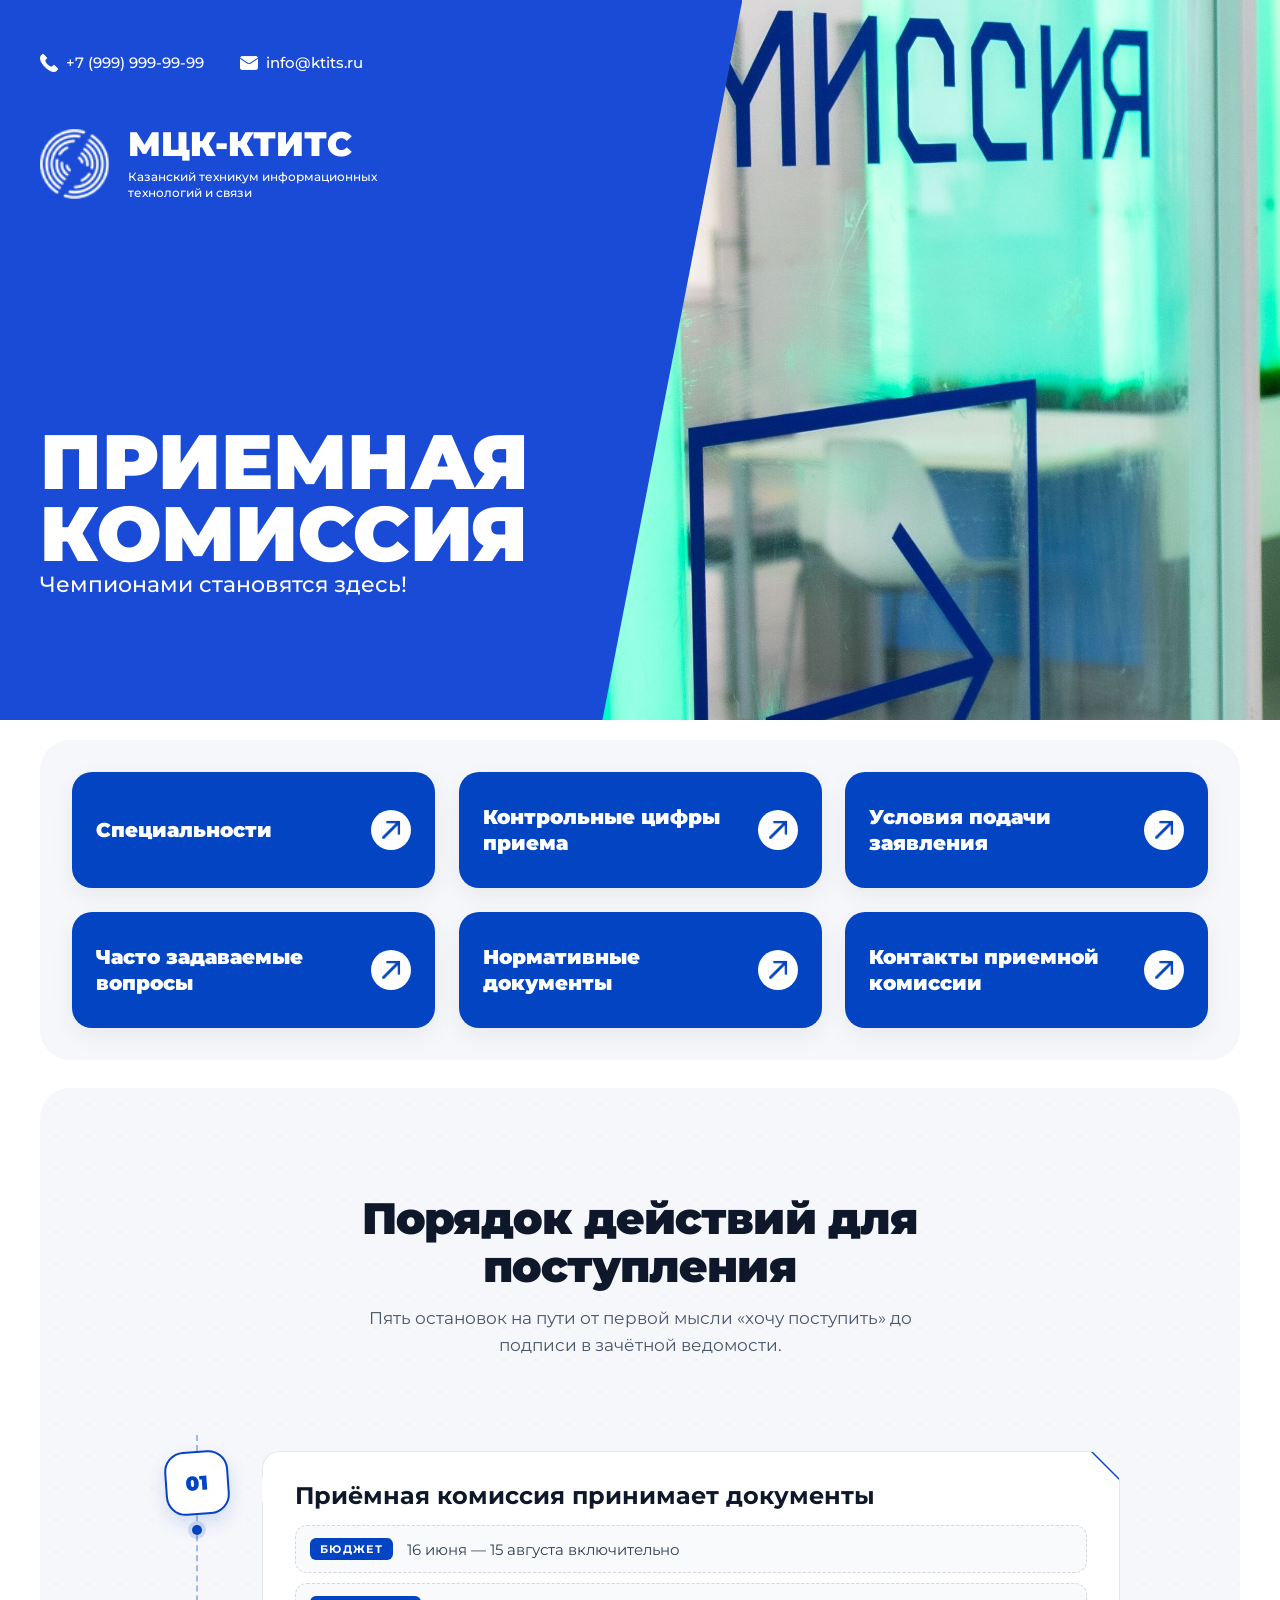
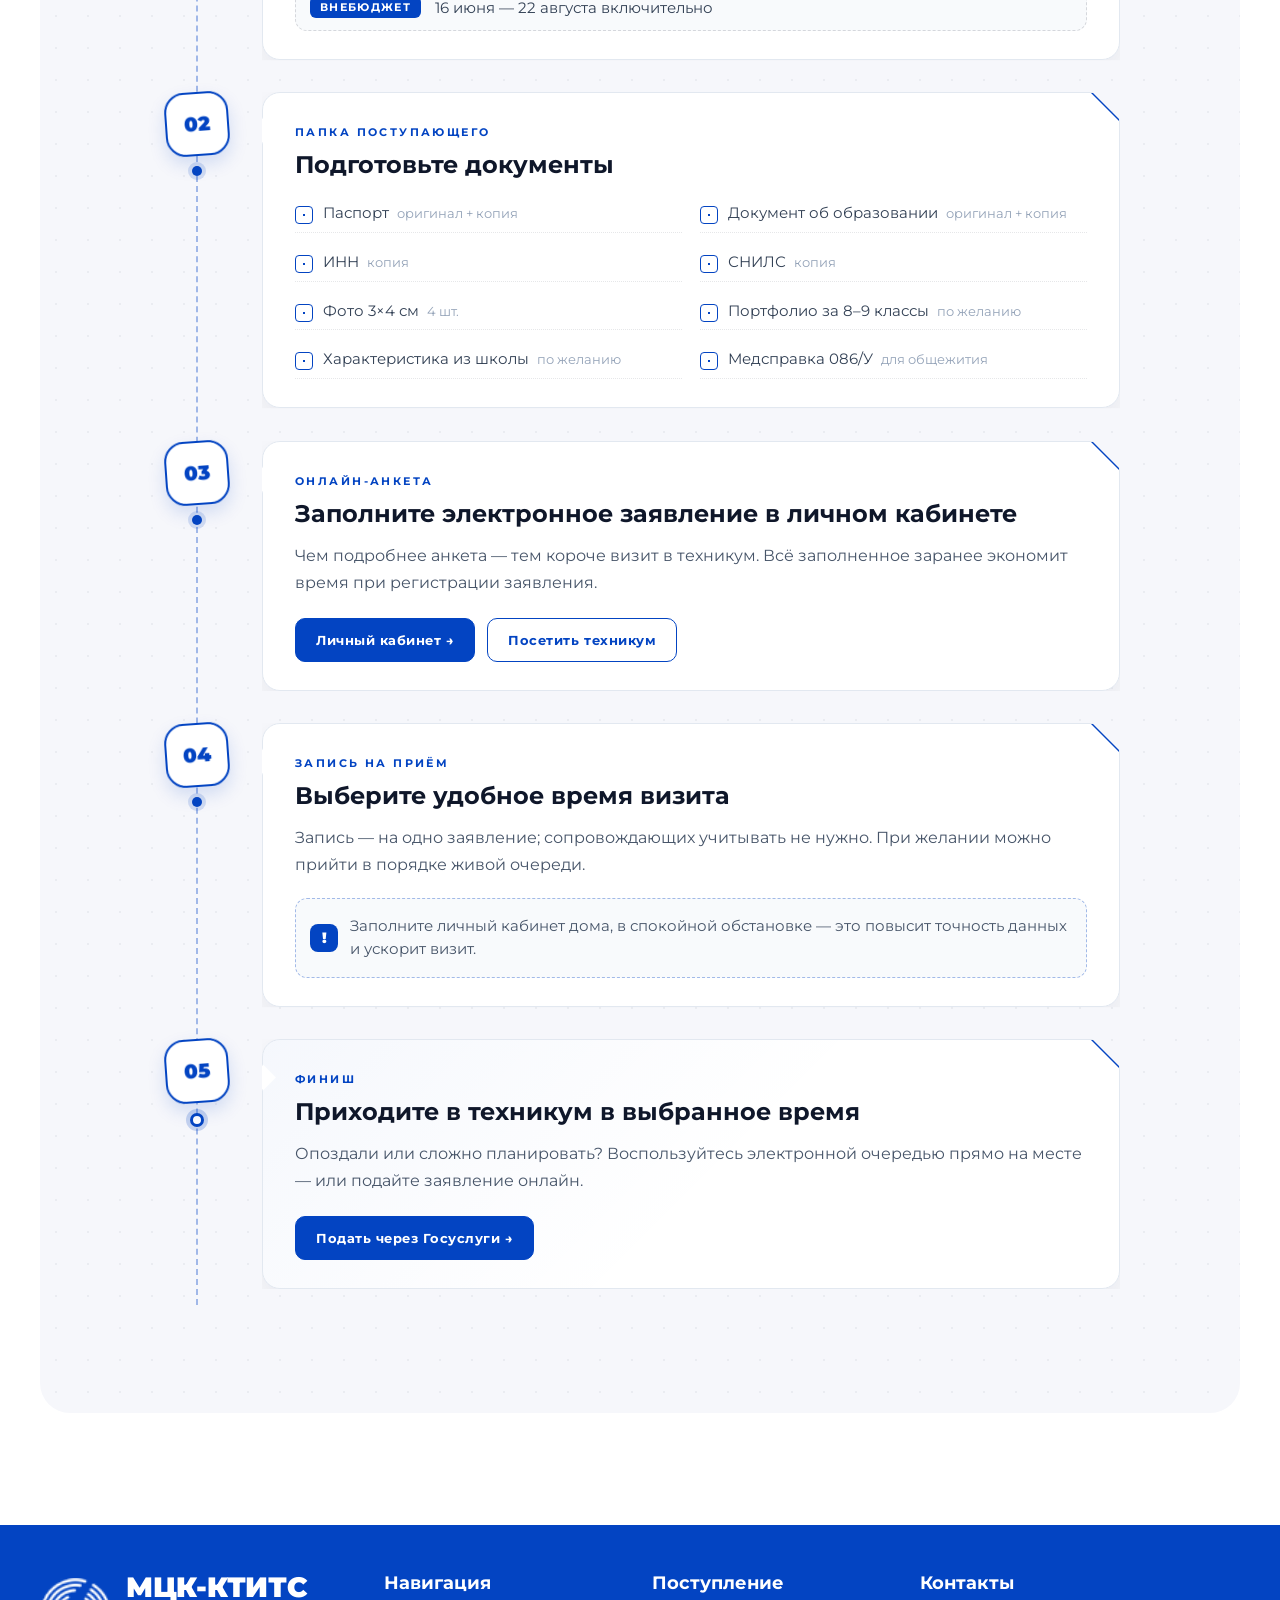
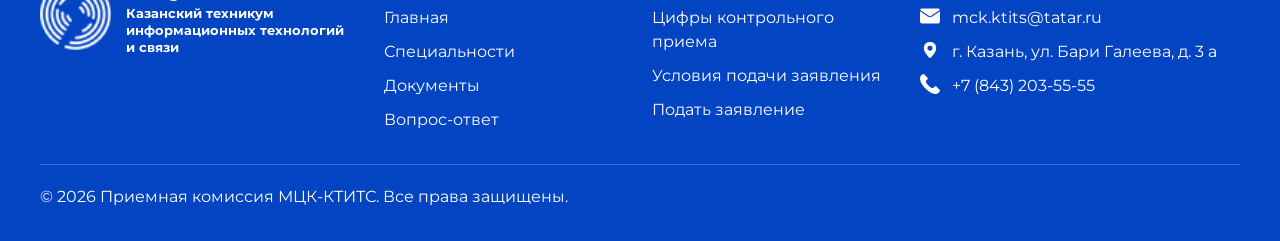
==== commit d13d2e21: "add: all pages" ====
--- a/index.html
+++ b/index.html
@@ -55,7 +55,7 @@
                         Специальности
                         <img src="assets/media/images/icons/иконка перехода.svg" alt="" width="40" height="40">
                     </a>
-                    <a class="quick-link-card" href="#">
+                    <a class="quick-link-card" href="numbers.html">
                         Контрольные цифры приема
                         <img src="assets/media/images/icons/иконка перехода.svg" alt="" width="40" height="40">
                     </a>
@@ -63,11 +63,11 @@
                         Условия подачи заявления
                         <img src="assets/media/images/icons/иконка перехода.svg" alt="" width="40" height="40">
                     </a>
-                    <a class="quick-link-card" href="#">
+                    <a class="quick-link-card" href="faq.html">
                         Часто задаваемые вопросы
                         <img src="assets/media/images/icons/иконка перехода.svg" alt="" width="40" height="40">
                     </a>
-                    <a class="quick-link-card" href="#">
+                    <a class="quick-link-card" href="documents.html">
                         Нормативные документы
                         <img src="assets/media/images/icons/иконка перехода.svg" alt="" width="40" height="40">
                     </a>
--- a/assets/css/style.css
+++ b/assets/css/style.css
@@ -1,60 +1,60 @@
 * {
-    padding: 0;
-    margin: 0;
-    box-sizing: border-box;
-    scroll-behavior: smooth;
-    font-family: 'Montserrat';
-    font-weight: 400;
-    transition: 0.6s;
-    text-decoration: none;
-    list-style: none;
+  padding: 0;
+  margin: 0;
+  box-sizing: border-box;
+  scroll-behavior: smooth;
+  font-family: 'Montserrat';
+  font-weight: 400;
+  transition: 0.6s;
+  text-decoration: none;
+  list-style: none;
 }
 
 body {
-    color: #1A1A1A;
-    background: #fff;
-    overflow-x: hidden;
+  color: #1A1A1A;
+  background: #fff;
+  overflow-x: hidden;
 }
 
 :root {
-    --accent-color: #0344C2;
+  --accent-color: #0344C2;
 }
 
 @font-face {
-    font-family: 'Montserrat';
-    src: url(../fonts/Montserrat-Black.ttf);
-    font-weight: 900;
+  font-family: 'Montserrat';
+  src: url(../fonts/Montserrat-Black.ttf);
+  font-weight: 900;
 }
 
 @font-face {
-    font-family: 'Montserrat';
-    src: url(../fonts/Montserrat-Bold.ttf);
-    font-weight: 700;
+  font-family: 'Montserrat';
+  src: url(../fonts/Montserrat-Bold.ttf);
+  font-weight: 700;
 }
 
 @font-face {
-    font-family: 'Montserrat';
-    src: url(../fonts/Montserrat-Light.ttf);
-    font-weight: 200;
+  font-family: 'Montserrat';
+  src: url(../fonts/Montserrat-Light.ttf);
+  font-weight: 200;
 }
 
 @font-face {
-    font-family: 'Montserrat';
-    src: url(../fonts/Montserrat-Medium.ttf);
-    font-weight: 500;
+  font-family: 'Montserrat';
+  src: url(../fonts/Montserrat-Medium.ttf);
+  font-weight: 500;
 }
 
 @font-face {
-    font-family: 'Montserrat';
-    src: url(../fonts/Montserrat-Regular.ttf);
-    font-weight: 400;
+  font-family: 'Montserrat';
+  src: url(../fonts/Montserrat-Regular.ttf);
+  font-weight: 400;
 }
 
 /* ── CONTAINER ── */
 .container {
-    width: calc(100% - 32px);
-    max-width: 1200px;
-    margin: 0 auto;
+  width: calc(100% - 32px);
+  max-width: 1200px;
+  margin: 0 auto;
 }
 
 /* ── HERO ── */
@@ -62,1042 +62,1044 @@
 /* секция */
 /* HERO */
 .hero-banner {
-    position: relative;
-    min-height: 80vh;
-    background: #eef1f5;
-    overflow: hidden;
+  position: relative;
+  min-height: 80vh;
+  background: #eef1f5;
+  overflow: hidden;
 }
 
 /* фото справа */
 .hero-banner__photo {
-    position: absolute;
-    inset: 0;
-    width: 100%;
-    height: 100%;
-    object-fit: cover;
-    object-position: center;
-    z-index: 1;
+  position: absolute;
+  inset: 0;
+  width: 100%;
+  height: 100%;
+  object-fit: cover;
+  object-position: center;
+  z-index: 1;
 }
 
 /* синяя плашка слева — с анимацией раскрытия */
 .hero-banner__panel {
-    position: absolute;
-    top: 0;
-    left: 0;
-    bottom: 0;
-    width: 58%;
-    background: #1a4bd6;
-    clip-path: polygon(0 0, 100% 0, calc(100% - 140px) 100%, 0 100%);
-    z-index: 2;
-    transform-origin: left center;
-    animation: heroPanelReveal 0.9s cubic-bezier(0.22, 1, 0.36, 1) both;
+  position: absolute;
+  top: 0;
+  left: 0;
+  bottom: 0;
+  width: 58%;
+  background: #1a4bd6;
+  clip-path: polygon(0 0, 100% 0, calc(100% - 140px) 100%, 0 100%);
+  z-index: 2;
+  transform-origin: left center;
+  animation: heroPanelReveal 0.9s cubic-bezier(0.22, 1, 0.36, 1) both;
 }
 
 .hero-banner__inner {
-    position: relative;
-    z-index: 3;
-    animation: heroContentFade 0.7s ease 0.6s both;
+  position: relative;
+  z-index: 3;
+  animation: heroContentFade 0.7s ease 0.6s both;
 }
 
 @keyframes heroPanelReveal {
-    from {
-        transform: scaleX(0);
-    }
-    to {
-        transform: scaleX(1);
-    }
+  from {
+    transform: scaleX(0);
+  }
+
+  to {
+    transform: scaleX(1);
+  }
 }
 
 @keyframes heroContentFade {
-    from {
-        opacity: 0;
-        transform: translateX(-20px);
-    }
-    to {
-        opacity: 1;
-        transform: translateX(0);
-    }
+  from {
+    opacity: 0;
+    transform: translateX(-20px);
+  }
+
+  to {
+    opacity: 1;
+    transform: translateX(0);
+  }
 }
 
 /* контент внутри синей части */
 .hero-banner__content {
-    width: 100%;
-    max-width: 580px;
-    min-height: 680px;
-    display: flex;
-    flex-direction: column;
-    justify-content: flex-start;
-    padding: 52px 0 64px;
-    color: #ffffff;
+  width: 100%;
+  max-width: 580px;
+  min-height: 680px;
+  display: flex;
+  flex-direction: column;
+  justify-content: flex-start;
+  padding: 52px 0 64px;
+  color: #ffffff;
 }
 
 /* контакты */
 .hero-banner__contacts {
-    display: flex;
-    align-items: center;
-    gap: 36px;
-    margin-bottom: 42px;
-    flex-wrap: wrap;
+  display: flex;
+  align-items: center;
+  gap: 36px;
+  margin-bottom: 42px;
+  flex-wrap: wrap;
 }
 
 .hero-banner__contact {
-    display: flex;
-    align-items: center;
-    gap: 8px;
-    color: #ffffff;
-    text-decoration: none;
-    font-size: 15px;
-    font-weight: 500;
-    line-height: 1.4;
-    transition: opacity 0.2s ease;
+  display: flex;
+  align-items: center;
+  gap: 8px;
+  color: #ffffff;
+  text-decoration: none;
+  font-size: 15px;
+  font-weight: 500;
+  line-height: 1.4;
+  transition: opacity 0.2s ease;
 }
 
 .hero-banner__contact:hover {
-    opacity: 0.85;
+  opacity: 0.85;
 }
 
 .hero-banner__contact-icon {
-    width: 18px;
-    height: 18px;
-    flex-shrink: 0;
-    filter: brightness(0) invert(1);
+  width: 18px;
+  height: 18px;
+  flex-shrink: 0;
+  filter: brightness(0) invert(1);
 }
 
 /* логоблок */
 .hero-banner__brand {
-    display: flex;
-    align-items: center;
-    gap: 18px;
-    max-width: 430px;
-    font-weight: 900;
-    margin-top: 12px;
+  display: flex;
+  align-items: center;
+  gap: 18px;
+  max-width: 430px;
+  font-weight: 900;
+  margin-top: 12px;
 }
 
 .hero-banner__logo {
-    width: 70px;
-    height: 70px;
-    object-fit: contain;
-    flex-shrink: 0;
+  width: 70px;
+  height: 70px;
+  object-fit: contain;
+  flex-shrink: 0;
 }
 
 .hero-banner__brand-text {
-    display: flex;
-    flex-direction: column;
+  display: flex;
+  flex-direction: column;
 }
 
 .hero-banner__brand-title {
-    font-weight: 700;
-    font-size: 34px;
-    font-weight: 800;
-    line-height: 1.05;
-    margin-bottom: 6px;
+  font-weight: 700;
+  font-size: 34px;
+  font-weight: 800;
+  line-height: 1.05;
+  margin-bottom: 6px;
 }
 
 .hero-banner__brand-subtitle {
-    font-size: 12px;
-    line-height: 1.35;
-    font-weight: 500;
-    max-width: 320px;
+  font-size: 12px;
+  line-height: 1.35;
+  font-weight: 500;
+  max-width: 320px;
 }
 
 /* текст */
 .hero-banner__text {
-    max-width: 540px;
-    margin-top: auto;
+  max-width: 540px;
+  margin-top: auto;
 }
 
 .hero-banner__eyebrow {
-    font-size: 22px;
-    font-weight: 500;
-    line-height: 1.3;
-    margin-bottom: 16px;
+  font-size: 22px;
+  font-weight: 500;
+  line-height: 1.3;
+  margin-bottom: 16px;
 }
 
 .hero-banner__title {
-    font-weight: 700;
-    font-size: clamp(50px, 6vw, 82px);
-    line-height: 0.95;
-    text-transform: uppercase;
-    margin: 0;
-    max-width: 560px;
-    font-weight: 900;
+  font-weight: 700;
+  font-size: clamp(50px, 6vw, 82px);
+  line-height: 0.95;
+  text-transform: uppercase;
+  margin: 0;
+  max-width: 560px;
+  font-weight: 900;
 }
 
 .quick-links-section {
-    margin-top: 20px;
+  margin-top: 20px;
 }
 
 .quick-links {
-    border-radius: 30px;
-    background: #f6f7fb;
-    padding: 32px;
+  border-radius: 30px;
+  background: #f6f7fb;
+  padding: 32px;
 }
 
 .quick-links__grid {
-    display: grid;
-    grid-template-columns: repeat(3, minmax(0, 1fr));
-    gap: 24px;
+  display: grid;
+  grid-template-columns: repeat(3, minmax(0, 1fr));
+  gap: 24px;
 }
 
 .quick-link-card {
-    display: flex;
-    align-items: center;
-    justify-content: space-between;
-    gap: 16px;
-    min-height: 116px;
-    padding: 24px;
-    border-radius: 20px;
-    background: var(--accent-color);
-    font-size: 20px;
-    font-weight: 800;
-    line-height: 1.3;
-    color: white;
-    box-shadow: 0 8px 24px rgba(0, 0, 0, 0.06);
+  display: flex;
+  align-items: center;
+  justify-content: space-between;
+  gap: 16px;
+  min-height: 116px;
+  padding: 24px;
+  border-radius: 20px;
+  background: var(--accent-color);
+  font-size: 20px;
+  font-weight: 800;
+  line-height: 1.3;
+  color: white;
+  box-shadow: 0 8px 24px rgba(0, 0, 0, 0.06);
 }
 
 .quick-link-card:hover,
 .quick-link-card:focus-visible {
-    background: white;
-    color: var(--accent-color);
-    transform: translateY(-2px);
+  background: white;
+  color: var(--accent-color);
+  transform: translateY(-2px);
 }
 
 .quick-link-card img {
-    flex-shrink: 0;
-    width: 40px;
-    height: 40px;
-    object-fit: contain;
+  flex-shrink: 0;
+  width: 40px;
+  height: 40px;
+  object-fit: contain;
 }
 
 .admission-steps {
-    position: relative;
-    margin-top: 28px;
-    padding: 0 0 80px;
-    background: transparent;
-    overflow: hidden;
+  position: relative;
+  margin-top: 28px;
+  padding: 0 0 80px;
+  background: transparent;
+  overflow: hidden;
 }
 
 .admission-steps__panel {
-    position: relative;
-    z-index: 0;
-    background: #f6f7fb;
-    border-radius: 30px;
-    padding: 88px 56px 96px;
-    overflow: hidden;
+  position: relative;
+  z-index: 0;
+  background: #f6f7fb;
+  border-radius: 30px;
+  padding: 88px 56px 96px;
+  overflow: hidden;
 }
 
 .admission-steps__panel::before {
-    content: "";
-    position: absolute;
-    inset: 0;
-    background-image: radial-gradient(#0f172a 1px, transparent 1.6px);
-    background-size: 32px 32px;
-    opacity: 0.05;
-    pointer-events: none;
+  content: "";
+  position: absolute;
+  inset: 0;
+  background-image: radial-gradient(#0f172a 1px, transparent 1.6px);
+  background-size: 32px 32px;
+  opacity: 0.05;
+  pointer-events: none;
 }
 
 .admission-steps__panel>* {
-    position: relative;
-    z-index: 1;
+  position: relative;
+  z-index: 1;
 }
 
 .admission-steps__head {
-    max-width: 720px;
-    margin: 0 auto 64px;
-    text-align: center;
+  max-width: 720px;
+  margin: 0 auto 64px;
+  text-align: center;
 }
 
 .admission-steps__kicker::before {
-    content: "";
-    width: 6px;
-    height: 6px;
-    border-radius: 50%;
-    background: var(--accent-color);
+  content: "";
+  width: 6px;
+  height: 6px;
+  border-radius: 50%;
+  background: var(--accent-color);
 }
 
 .admission-steps__title {
-    margin: 18px 0 14px;
-    font-size: clamp(30px, 3.6vw, 44px);
-    font-weight: 800;
-    line-height: 1.1;
-    letter-spacing: -0.02em;
-    color: #0f172a;
+  margin: 18px 0 14px;
+  font-size: clamp(30px, 3.6vw, 44px);
+  font-weight: 800;
+  line-height: 1.1;
+  letter-spacing: -0.02em;
+  color: #0f172a;
 }
 
 .admission-steps__lead {
-    font-size: clamp(15px, 1.5vw, 17px);
-    line-height: 1.6;
-    color: #475569;
-    max-width: 560px;
-    margin: 0 auto;
+  font-size: clamp(15px, 1.5vw, 17px);
+  line-height: 1.6;
+  color: #475569;
+  max-width: 560px;
+  margin: 0 auto;
 }
 
 .admission-steps__timeline {
-    position: relative;
-    list-style: none;
-    padding: 0;
-    margin: 0 auto;
-    max-width: 960px;
-    counter-reset: admission;
+  position: relative;
+  list-style: none;
+  padding: 0;
+  margin: 0 auto;
+  max-width: 960px;
+  counter-reset: admission;
 }
 
 .admission-steps__timeline::before {
-    content: "";
-    position: absolute;
-    left: 36px;
-    top: 12px;
-    bottom: 12px;
-    width: 0;
-    border-left: 2px dashed rgba(3, 68, 194, 0.35);
-    z-index: 0;
+  content: "";
+  position: absolute;
+  left: 36px;
+  top: 12px;
+  bottom: 12px;
+  width: 0;
+  border-left: 2px dashed rgba(3, 68, 194, 0.35);
+  z-index: 0;
 }
 
 .admission-step {
-    position: relative;
-    display: grid;
-    grid-template-columns: 74px minmax(0, 1fr);
-    gap: 28px;
-    padding: 28px 0;
+  position: relative;
+  display: grid;
+  grid-template-columns: 74px minmax(0, 1fr);
+  gap: 28px;
+  padding: 28px 0;
 }
 
 .admission-step+.admission-step {
-    padding-top: 4px;
+  padding-top: 4px;
 }
 
 .admission-step__node {
-    position: relative;
-    display: flex;
+  position: relative;
+  display: flex;
+  flex-direction: column;
+  align-items: center;
+  gap: 10px;
+  z-index: 1;
+}
+
+.admission-step__index {
+  position: relative;
+  display: inline-flex;
+  align-items: center;
+  justify-content: center;
+  width: 64px;
+  height: 64px;
+  border-radius: 20px;
+  background: #ffffff;
+  border: 2px solid var(--accent-color);
+  box-shadow: 0 8px 18px rgba(3, 68, 194, 0.15);
+  font-size: 20px;
+  font-weight: 800;
+  letter-spacing: 0.02em;
+  color: var(--accent-color);
+  transform: rotate(-4deg);
+  transition: transform 0.3s ease;
+}
+
+.admission-step:hover .admission-step__index {
+  transform: rotate(0deg) scale(1.04);
+}
+
+.admission-step__dot {
+  width: 10px;
+  height: 10px;
+  border-radius: 50%;
+  background: var(--accent-color);
+  box-shadow: 0 0 0 4px rgba(3, 68, 194, 0.15);
+}
+
+.admission-step__dot--finish {
+  width: 14px;
+  height: 14px;
+  background: #ffffff;
+  border: 3px solid var(--accent-color);
+  box-shadow: 0 0 0 4px rgba(3, 68, 194, 0.2);
+}
+
+.admission-step__card {
+  position: relative;
+  background: #ffffff;
+  border: 1px solid #e2e8f0;
+  border-radius: 18px;
+  padding: 28px 32px;
+  box-shadow: 0 10px 26px rgba(15, 23, 42, 0.06);
+  clip-path: polygon(0 0, calc(100% - 28px) 0, 100% 28px, 100% 100%, 0 100%);
+  transition: transform 0.25s ease, box-shadow 0.25s ease;
+}
+
+.admission-step__card::after {
+  content: "";
+  position: absolute;
+  top: 0;
+  right: 0;
+  width: 28px;
+  height: 28px;
+  background: var(--accent-color);
+  clip-path: polygon(100% 0, 100% 100%, 0 0);
+}
+
+.admission-step__card::before {
+  content: "";
+  position: absolute;
+  left: -10px;
+  top: 28px;
+  width: 18px;
+  height: 18px;
+  background: #ffffff;
+  border: 1px solid #e2e8f0;
+  border-right: none;
+  border-top: none;
+  transform: rotate(45deg);
+}
+
+.admission-step:hover .admission-step__card {
+  transform: translateY(-3px);
+  box-shadow: 0 16px 34px rgba(15, 23, 42, 0.1);
+}
+
+.admission-step__eyebrow {
+  display: inline-block;
+  font-size: 11px;
+  font-weight: 700;
+  letter-spacing: 0.22em;
+  text-transform: uppercase;
+  color: var(--accent-color);
+  margin-bottom: 10px;
+}
+
+.admission-step__card h3 {
+  font-size: clamp(20px, 2vw, 24px);
+  font-weight: 700;
+  line-height: 1.3;
+  margin: 0 0 14px;
+  color: #0f172a;
+}
+
+.admission-step__card p {
+  font-size: clamp(15px, 1.5vw, 16px);
+  line-height: 1.65;
+  color: #475569;
+  margin: 0;
+}
+
+.admission-step__dates {
+  list-style: none;
+  padding: 0;
+  margin: 0;
+  display: flex;
+  flex-direction: column;
+  gap: 10px;
+}
+
+.admission-step__dates li {
+  display: flex;
+  align-items: center;
+  gap: 14px;
+  padding: 12px 14px;
+  background: #f8fafc;
+  border: 1px dashed rgba(15, 23, 42, 0.15);
+  border-radius: 12px;
+  font-size: 15px;
+  color: #334155;
+}
+
+.admission-step__tag {
+  display: inline-flex;
+  align-items: center;
+  padding: 4px 10px;
+  border-radius: 6px;
+  background: var(--accent-color);
+  color: #ffffff;
+  font-size: 11px;
+  font-weight: 700;
+  letter-spacing: 0.12em;
+  text-transform: uppercase;
+  flex-shrink: 0;
+}
+
+.admission-step__checklist {
+  list-style: none;
+  padding: 0;
+  margin: 0;
+  display: grid;
+  grid-template-columns: repeat(2, minmax(0, 1fr));
+  gap: 10px 18px;
+}
+
+.admission-step__checklist li {
+  position: relative;
+  padding: 8px 0 8px 28px;
+  font-size: 15px;
+  line-height: 1.45;
+  color: #334155;
+  border-bottom: 1px dotted rgba(15, 23, 42, 0.1);
+}
+
+.admission-step__checklist li::before {
+  content: "";
+  position: absolute;
+  left: 0;
+  top: 12px;
+  width: 16px;
+  height: 16px;
+  border-radius: 4px;
+  border: 1.5px solid var(--accent-color);
+  background:
+    linear-gradient(45deg, transparent 45%, var(--accent-color) 45%, var(--accent-color) 55%, transparent 55%),
+    linear-gradient(-45deg, transparent 45%, var(--accent-color) 45%, var(--accent-color) 55%, transparent 55%);
+  background-size: 10px 2px;
+  background-position: center;
+  background-repeat: no-repeat;
+}
+
+.admission-step__checklist em {
+  font-style: normal;
+  color: #94a3b8;
+  font-size: 13px;
+  margin-left: 4px;
+}
+
+.admission-step__actions {
+  margin-top: 22px;
+  display: flex;
+  gap: 12px;
+  flex-wrap: wrap;
+}
+
+.admission-step__btn {
+  min-height: 44px;
+  padding: 10px 20px;
+  border-radius: 10px;
+  border: 1.5px solid var(--accent-color);
+  background: var(--accent-color);
+  color: #ffffff;
+  font-size: 13px;
+  font-weight: 700;
+  letter-spacing: 0.04em;
+  display: inline-flex;
+  align-items: center;
+  gap: 6px;
+  transition: transform 0.2s ease, background 0.2s ease, color 0.2s ease;
+}
+
+.admission-step__btn:hover {
+  transform: translateY(-1px);
+  background: #0f172a;
+  border-color: #0f172a;
+}
+
+.admission-step__btn--ghost {
+  background: transparent;
+  color: var(--accent-color);
+}
+
+.admission-step__btn--ghost:hover {
+  background: var(--accent-color);
+  color: #ffffff;
+  border-color: var(--accent-color);
+}
+
+.admission-step__btn--inline {
+  margin-top: 22px;
+}
+
+.admission-step__note {
+  position: relative;
+  margin-top: 20px;
+  padding: 16px 18px 16px 54px;
+  border-radius: 12px;
+  background: #f8fafc;
+  border: 1px dashed rgba(3, 68, 194, 0.35);
+  font-size: 14.5px;
+  line-height: 1.6;
+  color: #475569;
+}
+
+.admission-step__note::before {
+  content: "!";
+  position: absolute;
+  left: 14px;
+  top: 50%;
+  transform: translateY(-50%);
+  width: 28px;
+  height: 28px;
+  border-radius: 8px;
+  background: var(--accent-color);
+  color: #ffffff;
+  font-family: 'Montserrat', sans-serif;
+  font-weight: 800;
+  font-size: 15px;
+  display: flex;
+  align-items: center;
+  justify-content: center;
+}
+
+.admission-step--finish .admission-step__card {
+  background:
+    linear-gradient(135deg, rgba(3, 68, 194, 0.04), transparent 55%),
+    #ffffff;
+}
+
+/* планшеты */
+@media (max-width: 1200px) {
+  .hero-banner {
+    min-height: 620px;
+  }
+
+  .hero-banner__content {
+    min-height: 620px;
+    max-width: 520px;
+  }
+
+  .hero-banner__title {
+    font-size: clamp(48px, 5vw, 72px);
+  }
+
+  .hero-banner__brand {
+    margin-bottom: 52px;
+  }
+
+  .quick-links {
+    padding: 28px;
+  }
+
+  .quick-links__grid {
+    grid-template-columns: repeat(2, minmax(0, 1fr));
+    gap: 20px;
+  }
+
+  .quick-link-card {
+    min-height: 108px;
+    padding: 22px;
+    font-size: 18px;
+  }
+
+  .admission-steps {
+    margin-top: 24px;
+    padding: 0 0 64px;
+  }
+
+  .admission-steps__panel {
+    padding: 64px 28px 72px;
+    border-radius: 26px;
+  }
+
+  .admission-steps__head {
+    margin-bottom: 48px;
+  }
+
+  .admission-step__card {
+    padding: 24px 24px;
+  }
+
+  .admission-step__checklist {
+    grid-template-columns: 1fr;
+  }
+}
+
+/* мобильные */
+@media (max-width: 768px) {
+  .container {
+    max-width: 700px;
+  }
+
+  .hero-banner {
+    min-height: auto;
+    background: #1a4bd6;
+  }
+
+  .hero-banner__photo {
+    display: none;
+  }
+
+  .hero-banner__panel {
+    position: static;
+    width: 100%;
+    clip-path: none;
+    animation: none;
+  }
+
+  .hero-banner__inner {
+    animation: none;
+  }
+
+  .hero-banner__content {
+    max-width: 100%;
+    min-height: auto;
+    padding: 28px 0 36px;
+  }
+
+  .hero-banner__contacts {
     flex-direction: column;
-    align-items: center;
+    align-items: flex-start;
     gap: 10px;
-    z-index: 1;
-}
-
-.admission-step__index {
-    position: relative;
-    display: inline-flex;
-    align-items: center;
-    justify-content: center;
-    width: 64px;
-    height: 64px;
-    border-radius: 20px;
-    background: #ffffff;
-    border: 2px solid var(--accent-color);
-    box-shadow: 0 8px 18px rgba(3, 68, 194, 0.15);
-    font-size: 20px;
-    font-weight: 800;
-    letter-spacing: 0.02em;
-    color: var(--accent-color);
-    transform: rotate(-4deg);
-    transition: transform 0.3s ease;
-}
-
-.admission-step:hover .admission-step__index {
-    transform: rotate(0deg) scale(1.04);
-}
-
-.admission-step__dot {
-    width: 10px;
-    height: 10px;
-    border-radius: 50%;
-    background: var(--accent-color);
-    box-shadow: 0 0 0 4px rgba(3, 68, 194, 0.15);
-}
-
-.admission-step__dot--finish {
-    width: 14px;
-    height: 14px;
-    background: #ffffff;
-    border: 3px solid var(--accent-color);
-    box-shadow: 0 0 0 4px rgba(3, 68, 194, 0.2);
-}
-
-.admission-step__card {
-    position: relative;
-    background: #ffffff;
-    border: 1px solid #e2e8f0;
-    border-radius: 18px;
-    padding: 28px 32px;
-    box-shadow: 0 10px 26px rgba(15, 23, 42, 0.06);
-    clip-path: polygon(0 0, calc(100% - 28px) 0, 100% 28px, 100% 100%, 0 100%);
-    transition: transform 0.25s ease, box-shadow 0.25s ease;
-}
-
-.admission-step__card::after {
-    content: "";
-    position: absolute;
-    top: 0;
-    right: 0;
-    width: 28px;
-    height: 28px;
-    background: var(--accent-color);
-    clip-path: polygon(100% 0, 100% 100%, 0 0);
-}
-
-.admission-step__card::before {
-    content: "";
-    position: absolute;
-    left: -10px;
-    top: 28px;
-    width: 18px;
-    height: 18px;
-    background: #ffffff;
-    border: 1px solid #e2e8f0;
-    border-right: none;
-    border-top: none;
-    transform: rotate(45deg);
-}
-
-.admission-step:hover .admission-step__card {
-    transform: translateY(-3px);
-    box-shadow: 0 16px 34px rgba(15, 23, 42, 0.1);
-}
-
-.admission-step__eyebrow {
-    display: inline-block;
+    margin-bottom: 24px;
+  }
+
+  .hero-banner__brand {
+    margin-bottom: 32px;
+    gap: 14px;
+    margin-top: 10px;
+  }
+
+  .hero-banner__logo {
+    width: 56px;
+    height: 56px;
+  }
+
+  .hero-banner__brand-title {
+    font-size: 26px;
+  }
+
+  .hero-banner__brand-subtitle {
     font-size: 11px;
-    font-weight: 700;
-    letter-spacing: 0.22em;
-    text-transform: uppercase;
-    color: var(--accent-color);
-    margin-bottom: 10px;
-}
-
-.admission-step__card h3 {
-    font-size: clamp(20px, 2vw, 24px);
-    font-weight: 700;
-    line-height: 1.3;
-    margin: 0 0 14px;
-    color: #0f172a;
-}
-
-.admission-step__card p {
-    font-size: clamp(15px, 1.5vw, 16px);
-    line-height: 1.65;
-    color: #475569;
-    margin: 0;
-}
-
-.admission-step__dates {
-    list-style: none;
-    padding: 0;
-    margin: 0;
-    display: flex;
+    max-width: 260px;
+  }
+
+  .hero-banner__eyebrow {
+    font-size: 17px;
+    margin-bottom: 12px;
+  }
+
+  .hero-banner__title {
+    font-size: 42px;
+    line-height: 1;
+    text-transform: none;
+    max-width: 100%;
+  }
+
+  .quick-links {
+    padding: 16px;
+    border-radius: 22px;
+  }
+
+  .quick-links__grid {
+    grid-template-columns: 1fr;
+    gap: 14px;
+  }
+
+  .quick-link-card {
+    min-height: 92px;
+    padding: 18px;
+    border-radius: 16px;
+    font-size: 16px;
+  }
+
+  .quick-link-card img {
+    width: 32px;
+    height: 32px;
+  }
+
+  .admission-steps {
+    margin-top: 18px;
+    padding: 0 0 48px;
+  }
+
+  .admission-steps__panel {
+    padding: 48px 16px 56px;
+    border-radius: 22px;
+  }
+
+  .admission-steps__head {
+    margin-bottom: 36px;
+  }
+
+  .admission-steps__timeline::before {
+    left: 22px;
+  }
+
+  .admission-step {
+    grid-template-columns: 46px minmax(0, 1fr);
+    gap: 18px;
+    padding: 18px 0;
+  }
+
+  .admission-step__index {
+    width: 46px;
+    height: 46px;
+    border-radius: 14px;
+    font-size: 15px;
+  }
+
+  .admission-step__card {
+    padding: 22px 20px;
+    clip-path: polygon(0 0, calc(100% - 20px) 0, 100% 20px, 100% 100%, 0 100%);
+  }
+
+  .admission-step__card::after {
+    width: 20px;
+    height: 20px;
+  }
+
+  .admission-step__card::before {
+    display: none;
+  }
+
+  .admission-step__card h3 {
+    margin-bottom: 12px;
+  }
+
+  .admission-step__checklist {
+    grid-template-columns: 1fr;
+  }
+
+  .admission-step__dates li {
+    flex-direction: column;
+    align-items: flex-start;
+    gap: 8px;
+  }
+
+  .admission-step__actions {
+    margin-top: 16px;
     flex-direction: column;
     gap: 10px;
-}
-
-.admission-step__dates li {
-    display: flex;
-    align-items: center;
-    gap: 14px;
-    padding: 12px 14px;
-    background: #f8fafc;
-    border: 1px dashed rgba(15, 23, 42, 0.15);
-    border-radius: 12px;
-    font-size: 15px;
-    color: #334155;
-}
-
-.admission-step__tag {
-    display: inline-flex;
-    align-items: center;
-    padding: 4px 10px;
-    border-radius: 6px;
-    background: var(--accent-color);
-    color: #ffffff;
-    font-size: 11px;
-    font-weight: 700;
-    letter-spacing: 0.12em;
-    text-transform: uppercase;
-    flex-shrink: 0;
-}
-
-.admission-step__checklist {
-    list-style: none;
-    padding: 0;
-    margin: 0;
-    display: grid;
-    grid-template-columns: repeat(2, minmax(0, 1fr));
-    gap: 10px 18px;
-}
-
-.admission-step__checklist li {
-    position: relative;
-    padding: 8px 0 8px 28px;
-    font-size: 15px;
-    line-height: 1.45;
-    color: #334155;
-    border-bottom: 1px dotted rgba(15, 23, 42, 0.1);
-}
-
-.admission-step__checklist li::before {
-    content: "";
-    position: absolute;
-    left: 0;
-    top: 12px;
-    width: 16px;
-    height: 16px;
-    border-radius: 4px;
-    border: 1.5px solid var(--accent-color);
-    background:
-        linear-gradient(45deg, transparent 45%, var(--accent-color) 45%, var(--accent-color) 55%, transparent 55%),
-        linear-gradient(-45deg, transparent 45%, var(--accent-color) 45%, var(--accent-color) 55%, transparent 55%);
-    background-size: 10px 2px;
-    background-position: center;
-    background-repeat: no-repeat;
-}
-
-.admission-step__checklist em {
-    font-style: normal;
-    color: #94a3b8;
-    font-size: 13px;
-    margin-left: 4px;
-}
-
-.admission-step__actions {
-    margin-top: 22px;
-    display: flex;
-    gap: 12px;
-    flex-wrap: wrap;
-}
-
-.admission-step__btn {
-    min-height: 44px;
-    padding: 10px 20px;
-    border-radius: 10px;
-    border: 1.5px solid var(--accent-color);
-    background: var(--accent-color);
-    color: #ffffff;
-    font-size: 13px;
-    font-weight: 700;
-    letter-spacing: 0.04em;
-    display: inline-flex;
-    align-items: center;
-    gap: 6px;
-    transition: transform 0.2s ease, background 0.2s ease, color 0.2s ease;
-}
-
-.admission-step__btn:hover {
-    transform: translateY(-1px);
-    background: #0f172a;
-    border-color: #0f172a;
-}
-
-.admission-step__btn--ghost {
-    background: transparent;
-    color: var(--accent-color);
-}
-
-.admission-step__btn--ghost:hover {
-    background: var(--accent-color);
-    color: #ffffff;
-    border-color: var(--accent-color);
-}
-
-.admission-step__btn--inline {
-    margin-top: 22px;
-}
-
-.admission-step__note {
-    position: relative;
-    margin-top: 20px;
-    padding: 16px 18px 16px 54px;
-    border-radius: 12px;
-    background: #f8fafc;
-    border: 1px dashed rgba(3, 68, 194, 0.35);
-    font-size: 14.5px;
-    line-height: 1.6;
-    color: #475569;
-}
-
-.admission-step__note::before {
-    content: "!";
-    position: absolute;
-    left: 14px;
-    top: 50%;
-    transform: translateY(-50%);
-    width: 28px;
-    height: 28px;
-    border-radius: 8px;
-    background: var(--accent-color);
-    color: #ffffff;
-    font-family: 'Montserrat', sans-serif;
-    font-weight: 800;
-    font-size: 15px;
-    display: flex;
-    align-items: center;
+  }
+
+  .admission-step__btn {
+    width: 100%;
     justify-content: center;
-}
-
-.admission-step--finish .admission-step__card {
-    background:
-        linear-gradient(135deg, rgba(3, 68, 194, 0.04), transparent 55%),
-        #ffffff;
-}
-
-/* планшеты */
-@media (max-width: 1200px) {
-    .hero-banner {
-        min-height: 620px;
-    }
-
-    .hero-banner__content {
-        min-height: 620px;
-        max-width: 520px;
-    }
-
-    .hero-banner__title {
-        font-size: clamp(48px, 5vw, 72px);
-    }
-
-    .hero-banner__brand {
-        margin-bottom: 52px;
-    }
-
-    .quick-links {
-        padding: 28px;
-    }
-
-    .quick-links__grid {
-        grid-template-columns: repeat(2, minmax(0, 1fr));
-        gap: 20px;
-    }
-
-    .quick-link-card {
-        min-height: 108px;
-        padding: 22px;
-        font-size: 18px;
-    }
-
-    .admission-steps {
-        margin-top: 24px;
-        padding: 0 0 64px;
-    }
-
-    .admission-steps__panel {
-        padding: 64px 28px 72px;
-        border-radius: 26px;
-    }
-
-    .admission-steps__head {
-        margin-bottom: 48px;
-    }
-
-    .admission-step__card {
-        padding: 24px 24px;
-    }
-
-    .admission-step__checklist {
-        grid-template-columns: 1fr;
-    }
-}
-
-/* мобильные */
-@media (max-width: 768px) {
-    .container {
-        max-width: 700px;
-    }
-
-    .hero-banner {
-        min-height: auto;
-        background: #1a4bd6;
-    }
-
-    .hero-banner__photo {
-        display: none;
-    }
-
-    .hero-banner__panel {
-        position: static;
-        width: 100%;
-        clip-path: none;
-        animation: none;
-    }
-
-    .hero-banner__inner {
-        animation: none;
-    }
-
-    .hero-banner__content {
-        max-width: 100%;
-        min-height: auto;
-        padding: 28px 0 36px;
-    }
-
-    .hero-banner__contacts {
-        flex-direction: column;
-        align-items: flex-start;
-        gap: 10px;
-        margin-bottom: 24px;
-    }
-
-    .hero-banner__brand {
-        margin-bottom: 32px;
-        gap: 14px;
-        margin-top: 10px;
-    }
-
-    .hero-banner__logo {
-        width: 56px;
-        height: 56px;
-    }
-
-    .hero-banner__brand-title {
-        font-size: 26px;
-    }
-
-    .hero-banner__brand-subtitle {
-        font-size: 11px;
-        max-width: 260px;
-    }
-
-    .hero-banner__eyebrow {
-        font-size: 17px;
-        margin-bottom: 12px;
-    }
-
-    .hero-banner__title {
-        font-size: 42px;
-        line-height: 1;
-        text-transform: none;
-        max-width: 100%;
-    }
-
-    .quick-links {
-        padding: 16px;
-        border-radius: 22px;
-    }
-
-    .quick-links__grid {
-        grid-template-columns: 1fr;
-        gap: 14px;
-    }
-
-    .quick-link-card {
-        min-height: 92px;
-        padding: 18px;
-        border-radius: 16px;
-        font-size: 16px;
-    }
-
-    .quick-link-card img {
-        width: 32px;
-        height: 32px;
-    }
-
-    .admission-steps {
-        margin-top: 18px;
-        padding: 0 0 48px;
-    }
-
-    .admission-steps__panel {
-        padding: 48px 16px 56px;
-        border-radius: 22px;
-    }
-
-    .admission-steps__head {
-        margin-bottom: 36px;
-    }
-
-    .admission-steps__timeline::before {
-        left: 22px;
-    }
-
-    .admission-step {
-        grid-template-columns: 46px minmax(0, 1fr);
-        gap: 18px;
-        padding: 18px 0;
-    }
-
-    .admission-step__index {
-        width: 46px;
-        height: 46px;
-        border-radius: 14px;
-        font-size: 15px;
-    }
-
-    .admission-step__card {
-        padding: 22px 20px;
-        clip-path: polygon(0 0, calc(100% - 20px) 0, 100% 20px, 100% 100%, 0 100%);
-    }
-
-    .admission-step__card::after {
-        width: 20px;
-        height: 20px;
-    }
-
-    .admission-step__card::before {
-        display: none;
-    }
-
-    .admission-step__card h3 {
-        margin-bottom: 12px;
-    }
-
-    .admission-step__checklist {
-        grid-template-columns: 1fr;
-    }
-
-    .admission-step__dates li {
-        flex-direction: column;
-        align-items: flex-start;
-        gap: 8px;
-    }
-
-    .admission-step__actions {
-        margin-top: 16px;
-        flex-direction: column;
-        gap: 10px;
-    }
-
-    .admission-step__btn {
-        width: 100%;
-        justify-content: center;
-    }
-
-    .admission-step__btn--inline {
-        margin-top: 16px;
-    }
-
-    .admission-step__note {
-        margin-top: 16px;
-        padding: 14px 16px 14px 52px;
-    }
+  }
+
+  .admission-step__btn--inline {
+    margin-top: 16px;
+  }
+
+  .admission-step__note {
+    margin-top: 16px;
+    padding: 14px 16px 14px 52px;
+  }
 }
 
 .footer {
-    margin-top: 32px;
-    background: var(--accent-color);
-    color: #ffffff;
+  margin-top: 32px;
+  background: var(--accent-color);
+  color: #ffffff;
 }
 
 .footer__inner {
-    padding: 48px 0 32px;
+  padding: 48px 0 32px;
 }
 
 .footer__top {
-    display: grid;
-    grid-template-columns: minmax(220px, 320px) minmax(0, 1fr) minmax(0, 1fr) minmax(240px, 320px);
-    gap: 28px 24px;
-    align-items: start;
+  display: grid;
+  grid-template-columns: minmax(220px, 320px) minmax(0, 1fr) minmax(0, 1fr) minmax(240px, 320px);
+  gap: 28px 24px;
+  align-items: start;
 }
 
 .footer__title {
-    margin: 0 0 12px;
-    font-size: 18px;
-    font-weight: 700;
-    line-height: 1.2;
-    color: #ffffff;
+  margin: 0 0 12px;
+  font-size: 18px;
+  font-weight: 700;
+  line-height: 1.2;
+  color: #ffffff;
 }
 
 .brand--footer {
-    display: flex;
-    align-items: center;
-    gap: 14px;
-    max-width: 320px;
+  display: flex;
+  align-items: center;
+  gap: 14px;
+  max-width: 320px;
 }
 
 .brand--footer .brand__logo {
-    width: 72px;
-    height: 72px;
-    flex-shrink: 0;
+  width: 72px;
+  height: 72px;
+  flex-shrink: 0;
 }
 
 .brand--footer .brand__text-wrap {
-    display: flex;
-    flex-direction: column;
-    gap: 4px;
+  display: flex;
+  flex-direction: column;
+  gap: 4px;
 }
 
 .brand--footer .brand__text {
-    display: block;
-    color: #ffffff;
-    font-size: 28px;
-    font-weight: 800;
-    line-height: 1;
-    letter-spacing: -0.01em;
+  display: block;
+  color: #ffffff;
+  font-size: 28px;
+  font-weight: 800;
+  line-height: 1;
+  letter-spacing: -0.01em;
 }
 
 .brand--footer .brand__subtitle {
-    display: block;
-    color: #ffffff;
-    font-size: 13px;
-    font-weight: 600;
-    line-height: 1.3;
-    max-width: 230px;
+  display: block;
+  color: #ffffff;
+  font-size: 13px;
+  font-weight: 600;
+  line-height: 1.3;
+  max-width: 230px;
 }
 
 .footer-links,
 .contacts {
-    list-style: none;
-    margin: 0;
-    padding: 0;
+  list-style: none;
+  margin: 0;
+  padding: 0;
 }
 
 .footer-links li+li {
-    margin-top: 10px;
+  margin-top: 10px;
 }
 
 .footer-links a {
-    font-size: 16px;
-    line-height: 1.5;
-    color: white;
+  font-size: 16px;
+  line-height: 1.5;
+  color: white;
 }
 
 .footer-links a:hover,
 .footer-links a:focus-visible {
-    color: #ffffff;
-    text-decoration: underline;
-    text-underline-offset: 4px;
+  color: #ffffff;
+  text-decoration: underline;
+  text-underline-offset: 4px;
 }
 
 .contacts li {
-    display: flex;
-    align-items: flex-start;
-    gap: 12px;
-    font-size: 16px;
-    line-height: 1.5;
+  display: flex;
+  align-items: flex-start;
+  gap: 12px;
+  font-size: 16px;
+  line-height: 1.5;
 }
 
 .contacts li+li {
-    margin-top: 10px;
+  margin-top: 10px;
 }
 
 .contacts img {
-    flex-shrink: 0;
-    width: 20px;
-    height: 20px;
-    object-fit: contain;
+  flex-shrink: 0;
+  width: 20px;
+  height: 20px;
+  object-fit: contain;
 }
 
 .contacts a {
-    color: inherit;
+  color: inherit;
 }
 
 .contacts a:hover,
 .contacts a:focus-visible {
-    text-decoration: underline;
-    text-underline-offset: 4px;
+  text-decoration: underline;
+  text-underline-offset: 4px;
 }
 
 .footer__bottom {
-    margin: 32px 0 0;
-    padding: 0;
-    border-top: 1px solid rgba(255, 255, 255, 0.25);
-    padding-top: 20px;
-    font-size: 16px;
-    line-height: 1.5;
+  margin: 32px 0 0;
+  padding: 0;
+  border-top: 1px solid rgba(255, 255, 255, 0.25);
+  padding-top: 20px;
+  font-size: 16px;
+  line-height: 1.5;
 }
 
 @media (max-width: 1200px) {
-    .footer__inner {
-        padding: 40px 0 28px;
-    }
-
-    .footer__top {
-        grid-template-columns: minmax(220px, 1fr) minmax(0, 1fr) minmax(0, 1fr);
-        gap: 24px 18px;
-    }
-
-    .footer__col:first-child {
-        grid-column: 1 / -1;
-    }
-
-    .brand--footer {
-        max-width: 100%;
-    }
-
-    .brand--footer .brand__text {
-        font-size: 24px;
-    }
-
-    .brand--footer .brand__subtitle {
-        max-width: 100%;
-    }
+  .footer__inner {
+    padding: 40px 0 28px;
+  }
+
+  .footer__top {
+    grid-template-columns: minmax(220px, 1fr) minmax(0, 1fr) minmax(0, 1fr);
+    gap: 24px 18px;
+  }
+
+  .footer__col:first-child {
+    grid-column: 1 / -1;
+  }
+
+  .brand--footer {
+    max-width: 100%;
+  }
+
+  .brand--footer .brand__text {
+    font-size: 24px;
+  }
+
+  .brand--footer .brand__subtitle {
+    max-width: 100%;
+  }
 }
 
 @media (max-width: 768px) {
-    .footer {
-        margin-top: 24px;
-    }
-
-    .footer__inner {
-        padding: 32px 0 22px;
-    }
-
-    .footer__top {
-        grid-template-columns: 1fr;
-        gap: 22px;
-    }
-
-    .brand--footer {
-        gap: 12px;
-    }
-
-    .brand--footer .brand__logo {
-        width: 60px;
-        height: 60px;
-    }
-
-    .brand--footer .brand__text {
-        font-size: 20px;
-    }
-
-    .brand--footer .brand__subtitle {
-        font-size: 12px;
-    }
-
-    .footer__title {
-        font-size: 17px;
-        margin-bottom: 10px;
-    }
-
-    .footer-links a,
-    .contacts li {
-        font-size: 15px;
-    }
-
-    .contacts li {
-        gap: 10px;
-    }
-
-    .footer__bottom {
-        margin-top: 24px;
-        padding-top: 16px;
-        font-size: 14px;
-    }
+  .footer {
+    margin-top: 24px;
+  }
+
+  .footer__inner {
+    padding: 32px 0 22px;
+  }
+
+  .footer__top {
+    grid-template-columns: 1fr;
+    gap: 22px;
+  }
+
+  .brand--footer {
+    gap: 12px;
+  }
+
+  .brand--footer .brand__logo {
+    width: 60px;
+    height: 60px;
+  }
+
+  .brand--footer .brand__text {
+    font-size: 20px;
+  }
+
+  .brand--footer .brand__subtitle {
+    font-size: 12px;
+  }
+
+  .footer__title {
+    font-size: 17px;
+    margin-bottom: 10px;
+  }
+
+  .footer-links a,
+  .contacts li {
+    font-size: 15px;
+  }
+
+  .contacts li {
+    gap: 10px;
+  }
+
+  .footer__bottom {
+    margin-top: 24px;
+    padding-top: 16px;
+    font-size: 14px;
+  }
 }
 
 /* ── Scroll reveal ── */
 .reveal {
-    opacity: 0;
-    transform: translateY(32px);
-    transition: opacity 0.7s cubic-bezier(0.22, 1, 0.36, 1),
-                transform 0.7s cubic-bezier(0.22, 1, 0.36, 1);
-    transition-delay: var(--reveal-delay, 0ms);
-    will-change: opacity, transform;
+  opacity: 0;
+  transform: translateY(32px);
+  transition: opacity 0.7s cubic-bezier(0.22, 1, 0.36, 1),
+    transform 0.7s cubic-bezier(0.22, 1, 0.36, 1);
+  transition-delay: var(--reveal-delay, 0ms);
+  will-change: opacity, transform;
 }
 
 .reveal.is-visible {
-    opacity: 1;
-    transform: translateY(0);
+  opacity: 1;
+  transform: translateY(0);
 }
 
 .admission-step.reveal {
-    transform: translateY(32px) scale(0.98);
+  transform: translateY(32px) scale(0.98);
 }
 
 .admission-step.reveal.is-visible {
-    transform: translateY(0) scale(1);
+  transform: translateY(0) scale(1);
 }
 
 @media (prefers-reduced-motion: reduce) {
-    .reveal {
-        opacity: 1 !important;
-        transform: none !important;
-        transition: none !important;
-    }
+  .reveal {
+    opacity: 1 !important;
+    transform: none !important;
+    transition: none !important;
+  }
 }
 
 /* ── SITE HEADER (specialities page) ── */
@@ -1218,13 +1220,11 @@
 
 .specialties-hero__title {
   margin: 0 0 16px;
-  font-size: clamp(34px, 5.5vw, 72px);
+  font-size: clamp(32px, 5vw, 64px);
   font-weight: 900;
-  line-height: 0.98;
+  line-height: 1.05;
   text-transform: uppercase;
   letter-spacing: -0.02em;
-  overflow-wrap: break-word;
-  word-break: break-word;
 }
 
 .specialties-hero__lead {
@@ -1267,16 +1267,6 @@
 
 .specialties-list {
   min-width: 0;
-}
-
-.specialties-list__title {
-  margin: 0 0 28px;
-  font-size: clamp(26px, 3.2vw, 40px);
-  font-weight: 900;
-  line-height: 1.05;
-  text-transform: uppercase;
-  color: var(--accent-color);
-  letter-spacing: -0.01em;
 }
 
 .specialties-grid {
@@ -1320,8 +1310,8 @@
   overflow: hidden;
   isolation: isolate;
   transition: transform 0.3s cubic-bezier(0.22, 1, 0.36, 1),
-              box-shadow 0.3s ease,
-              border-color 0.3s ease;
+    box-shadow 0.3s ease,
+    border-color 0.3s ease;
 }
 
 /* левая акцентная полоса */
@@ -1357,24 +1347,41 @@
   box-shadow: 0 24px 48px rgba(3, 68, 194, 0.18);
 }
 
-/* огромный водяной знак с номером в углу */
+/* декоративный градиентный блоб в углу */
 .spec-card__watermark {
   position: absolute;
-  right: -10px;
-  bottom: -40px;
-  font-size: 220px;
-  font-weight: 900;
-  line-height: 1;
-  color: rgba(3, 68, 194, 0.06);
-  letter-spacing: -0.05em;
+  right: -60px;
+  bottom: -60px;
+  width: 220px;
+  height: 220px;
+  border-radius: 50%;
+  background: radial-gradient(circle at 30% 30%, rgba(3, 68, 194, 0.14), rgba(3, 68, 194, 0.02) 65%);
+  font-size: 0;
+  color: transparent;
   pointer-events: none;
   z-index: 0;
-  transition: transform 0.4s ease, color 0.4s ease;
+  transition: transform 0.5s ease, background 0.5s ease;
+}
+
+.spec-card__watermark::after {
+  content: "";
+  position: absolute;
+  right: 45px;
+  top: 45px;
+  width: 60px;
+  height: 60px;
+  border-radius: 50%;
+  border: 2px dashed rgba(3, 68, 194, 0.18);
+  transition: transform 0.6s ease;
 }
 
 .spec-card:hover .spec-card__watermark {
-  transform: scale(1.08) rotate(-3deg);
-  color: rgba(3, 68, 194, 0.1);
+  transform: scale(1.15);
+  background: radial-gradient(circle at 30% 30%, rgba(3, 68, 194, 0.22), rgba(3, 68, 194, 0.04) 65%);
+}
+
+.spec-card:hover .spec-card__watermark::after {
+  transform: rotate(90deg);
 }
 
 .spec-card__top {
@@ -1443,16 +1450,6 @@
   line-height: 1.2;
   color: #0f172a;
   letter-spacing: -0.01em;
-}
-
-.spec-card__subtitle {
-  position: relative;
-  z-index: 2;
-  margin: 0 0 26px;
-  font-size: 14px;
-  font-weight: 500;
-  color: #64748b;
-  line-height: 1.45;
 }
 
 .spec-card__meta {
@@ -1528,56 +1525,36 @@
   margin-top: auto;
   position: relative;
   z-index: 2;
-  align-self: stretch;
+  align-self: flex-start;
+  min-height: 44px;
+  padding: 10px 20px;
+  border-radius: 12px;
+  border: 1.5px solid var(--accent-color);
+  background: var(--accent-color);
+  color: #ffffff;
+  font-size: 13px;
+  font-weight: 700;
+  letter-spacing: 0.04em;
   display: inline-flex;
   align-items: center;
-  justify-content: space-between;
-  gap: 12px;
-  padding: 16px 22px;
-  border-radius: 16px;
-  background: var(--accent-color);
-  color: #ffffff;
-  font-size: 15px;
-  font-weight: 700;
-  box-shadow: 0 8px 20px rgba(3, 68, 194, 0.28);
-  overflow: hidden;
-  transition: background 0.3s ease, box-shadow 0.3s ease, transform 0.3s ease;
-}
-
-.spec-card__link::before {
-  content: "";
-  position: absolute;
-  inset: 0;
-  background: linear-gradient(90deg, #0f3fad, #3b82f6);
-  transform: translateX(-100%);
-  transition: transform 0.35s cubic-bezier(0.22, 1, 0.36, 1);
-  z-index: 0;
-}
-
-.spec-card__link > * {
-  position: relative;
-  z-index: 1;
-}
-
-.spec-card__link:hover::before,
-.spec-card__link:focus-visible::before {
-  transform: translateX(0);
+  gap: 8px;
+  transition: transform 0.2s ease, background 0.2s ease, border-color 0.2s ease;
+}
+
+.spec-card__link:hover {
+  transform: translateY(-1px);
+  background: #0f172a;
+  border-color: #0f172a;
 }
 
 .spec-card__arrow {
   display: inline-flex;
-  align-items: center;
-  justify-content: center;
-  width: 28px;
-  height: 28px;
-  border-radius: 50%;
-  background: rgba(255, 255, 255, 0.18);
-  font-size: 15px;
-  transition: transform 0.3s ease;
+  font-size: 14px;
+  transition: transform 0.2s ease;
 }
 
 .spec-card__link:hover .spec-card__arrow {
-  transform: translateX(4px);
+  transform: translateX(3px);
 }
 
 /* ── Категорийные варианты иконки/бордера ── */
@@ -1670,8 +1647,10 @@
   }
 
   .spec-card__watermark {
-    font-size: 170px;
-    bottom: -30px;
+    width: 170px;
+    height: 170px;
+    right: -50px;
+    bottom: -50px;
   }
 }
 
@@ -1782,15 +1761,16 @@
   }
 
   .spec-card__link {
-    padding: 14px 18px;
-    font-size: 14px;
-    border-radius: 14px;
+    padding: 10px 16px;
+    font-size: 13px;
+    border-radius: 12px;
   }
 
   .spec-card__watermark {
-    font-size: 130px;
-    right: -8px;
-    bottom: -20px;
+    width: 130px;
+    height: 130px;
+    right: -40px;
+    bottom: -40px;
   }
 }
 
@@ -1832,7 +1812,7 @@
   box-shadow: 0 10px 28px rgba(31, 41, 51, 0.04);
 }
 
-.filter-block + .filter-block {
+.filter-block+.filter-block {
   margin-top: 24px;
   padding-top: 24px;
   border-top: 1px solid rgba(31, 41, 51, 0.08);
@@ -1858,7 +1838,7 @@
   position: relative;
 }
 
-.filter-check + .filter-check {
+.filter-check+.filter-check {
   margin-top: 12px;
 }
 
@@ -1878,12 +1858,12 @@
   background: var(--color-surface);
 }
 
-.filter-check__input:checked + .filter-check__box {
+.filter-check__input:checked+.filter-check__box {
   position: relative;
   border-color: var(--color-primary);
 }
 
-.filter-check__input:checked + .filter-check__box::after {
+.filter-check__input:checked+.filter-check__box::after {
   content: "";
   position: absolute;
   left: 5px;
@@ -1895,7 +1875,7 @@
   transform: rotate(45deg);
 }
 
-.filter-check__input:focus-visible + .filter-check__box {
+.filter-check__input:focus-visible+.filter-check__box {
   outline: 2px solid rgba(13, 86, 201, 0.25);
   outline-offset: 2px;
 }
@@ -2026,56 +2006,72 @@
     #f5f7fb;
 }
 
-.sp-main > * + * { margin-top: 56px; }
+.sp-main>*+* {
+  margin-top: 56px;
+}
 
 @keyframes sp-rise {
-  from { opacity: 0; transform: translateY(22px); }
-  to   { opacity: 1; transform: translateY(0); }
+  from {
+    opacity: 0;
+    transform: translateY(22px);
+  }
+
+  to {
+    opacity: 1;
+    transform: translateY(0);
+  }
 }
 
 @keyframes sp-fade {
-  from { opacity: 0; }
-  to   { opacity: 1; }
+  from {
+    opacity: 0;
+  }
+
+  to {
+    opacity: 1;
+  }
 }
 
 @keyframes sp-float {
-  0%, 100% { transform: translateY(0) rotate(0); }
-  50%      { transform: translateY(-14px) rotate(2deg); }
+
+  0%,
+  100% {
+    transform: translateY(0) rotate(0);
+  }
+
+  50% {
+    transform: translateY(-14px) rotate(2deg);
+  }
 }
 
 @keyframes sp-spin-slow {
-  from { transform: rotate(0deg); }
-  to   { transform: rotate(360deg); }
+  from {
+    transform: rotate(0deg);
+  }
+
+  to {
+    transform: rotate(360deg);
+  }
 }
 
 /* ── HERO ─────────────────────────────── */
-.sp-hero { position: relative; }
+.sp-hero {
+  position: relative;
+}
 
 .sp-hero__back {
-  display: inline-flex;
-  align-items: center;
-  gap: 10px;
+  display: inline-block;
   margin-bottom: 18px;
-  padding: 10px 18px 10px 14px;
-  border-radius: 999px;
-  background: #ffffff;
-  border: 1px solid rgba(3, 68, 194, 0.14);
-  color: var(--accent-color);
+  color: rgba(11, 26, 58, 0.55);
   font-size: 14px;
   font-weight: 600;
-  box-shadow: 0 4px 18px rgba(3, 68, 194, 0.06);
-  transition: transform .3s ease, background .3s ease, color .3s ease;
-}
-.sp-hero__back:hover {
-  background: var(--accent-color);
-  color: #fff;
-  transform: translateX(-3px);
-}
+  text-decoration: underline;
+}
+
 .sp-hero__back-arrow {
-  display: inline-block;
-  transition: transform .3s ease;
-}
-.sp-hero__back:hover .sp-hero__back-arrow { transform: translateX(-4px); }
+  margin-right: 4px;
+  letter-spacing: -2px;
+}
 
 .sp-hero__card {
   position: relative;
@@ -2122,6 +2118,7 @@
   animation: sp-float 7s ease-in-out infinite;
   z-index: 0;
 }
+
 .sp-hero__illustration img {
   width: 100%;
   height: auto;
@@ -2133,10 +2130,11 @@
   margin: 0;
   padding: 0;
   display: grid;
-  grid-template-columns: repeat(4, minmax(0, 1fr));
+  grid-template-columns: repeat(3, minmax(0, 1fr));
   grid-auto-rows: minmax(160px, auto);
   gap: 16px;
 }
+
 .sp-metric {
   position: relative;
   padding: 26px 28px;
@@ -2149,22 +2147,29 @@
   overflow: hidden;
   transition: transform .35s ease, border-color .35s ease, box-shadow .35s ease;
 }
+
 .sp-metric::after {
   content: "";
   position: absolute;
-  left: 0; top: 0; bottom: 0;
+  left: 0;
+  top: 0;
+  bottom: 0;
   width: 3px;
   background: var(--accent-color);
   transform: scaleY(0);
   transform-origin: top;
   transition: transform .4s ease;
 }
+
 .sp-metric:hover {
   transform: translateY(-4px);
   border-color: rgba(3, 68, 194, 0.25);
   box-shadow: 0 18px 40px rgba(3, 68, 194, 0.1);
 }
-.sp-metric:hover::after { transform: scaleY(1); }
+
+.sp-metric:hover::after {
+  transform: scaleY(1);
+}
 
 .sp-metric--wide {
   grid-row: span 2;
@@ -2173,6 +2178,7 @@
   align-items: flex-start;
   gap: 28px;
 }
+
 .sp-metric--wide .sp-metric__value {
   font-size: clamp(54px, 5vw, 78px);
   font-weight: 900;
@@ -2186,6 +2192,7 @@
   letter-spacing: -0.01em;
   color: #0B1A3A;
 }
+
 .sp-metric__label {
   display: block;
   margin-top: 14px;
@@ -2199,6 +2206,7 @@
   position: relative;
   animation: sp-rise .7s ease-out both;
 }
+
 .sp-section__inner {
   display: flex;
   flex-direction: column;
@@ -2209,19 +2217,7 @@
   border: 1px solid rgba(11, 26, 58, 0.06);
   box-shadow: 0 16px 40px rgba(11, 26, 58, 0.05);
 }
-.sp-section__head { position: relative; }
-.sp-section__eyebrow {
-  display: inline-block;
-  margin-bottom: 14px;
-  padding: 6px 12px;
-  border-radius: 999px;
-  background: rgba(3, 68, 194, 0.08);
-  color: var(--accent-color);
-  font-size: 12px;
-  font-weight: 700;
-  letter-spacing: 0.14em;
-  text-transform: uppercase;
-}
+
 .sp-section__title {
   margin: 0;
   font-size: clamp(32px, 3.6vw, 44px);
@@ -2230,6 +2226,7 @@
   letter-spacing: -0.02em;
   color: #0B1A3A;
 }
+
 .sp-section__title::after {
   content: "";
   display: block;
@@ -2248,6 +2245,7 @@
   line-height: 1.35;
   color: #0B1A3A;
 }
+
 .sp-about__text {
   margin: 22px 0 0;
   font-size: 16px;
@@ -2256,6 +2254,7 @@
   padding-left: 20px;
   border-left: 3px solid rgba(3, 68, 194, 0.2);
 }
+
 .sp-about__tags {
   list-style: none;
   margin: 28px 0 0;
@@ -2264,6 +2263,7 @@
   flex-wrap: wrap;
   gap: 8px;
 }
+
 .sp-about__tags li {
   padding: 8px 14px;
   border-radius: 999px;
@@ -2273,6 +2273,7 @@
   font-weight: 600;
   transition: background .3s ease, transform .3s ease;
 }
+
 .sp-about__tags li:hover {
   background: var(--accent-color);
   color: #fff;
@@ -2286,6 +2287,7 @@
   gap: 16px;
   counter-reset: learn;
 }
+
 .sp-learn__card {
   position: relative;
   padding: 26px 24px 26px 26px;
@@ -2299,23 +2301,31 @@
   animation-delay: calc(var(--i) * .08s + .15s);
   transition: background .35s ease, border-color .35s ease, transform .35s ease, box-shadow .35s ease;
 }
+
 .sp-learn__card::before {
   content: "";
   position: absolute;
-  left: 0; top: 0; bottom: 0;
+  left: 0;
+  top: 0;
+  bottom: 0;
   width: 4px;
   background: var(--accent-color);
   transform: scaleY(0);
   transform-origin: top;
   transition: transform .4s ease;
 }
+
 .sp-learn__card:hover {
   background: #ffffff;
   border-color: rgba(3, 68, 194, 0.18);
   transform: translateY(-4px);
   box-shadow: 0 18px 40px rgba(3, 68, 194, 0.1);
 }
-.sp-learn__card:hover::before { transform: scaleY(1); }
+
+.sp-learn__card:hover::before {
+  transform: scaleY(1);
+}
+
 .sp-learn__num {
   display: inline-block;
   font-size: 40px;
@@ -2327,10 +2337,12 @@
   margin-bottom: 14px;
   transition: color .35s ease, -webkit-text-stroke-color .35s ease;
 }
+
 .sp-learn__card:hover .sp-learn__num {
   color: var(--accent-color);
   -webkit-text-stroke-color: var(--accent-color);
 }
+
 .sp-learn__card p {
   margin: 0;
   font-size: 15px;
@@ -2341,11 +2353,13 @@
 /* ── КАРЬЕРА ─────────────────────────── */
 .sp-career__list {
   list-style: none;
-  margin: 0; padding: 0;
+  margin: 0;
+  padding: 0;
   display: flex;
   flex-wrap: wrap;
   gap: 12px;
 }
+
 .sp-career__chip {
   position: relative;
   padding: 14px 22px;
@@ -2359,6 +2373,7 @@
   overflow: hidden;
   transition: color .35s ease, border-color .35s ease, transform .35s ease;
 }
+
 .sp-career__chip::before {
   content: "";
   position: absolute;
@@ -2369,21 +2384,27 @@
   transition: transform .45s cubic-bezier(.22, 1, .36, 1);
   z-index: -1;
 }
+
 .sp-career__chip:hover {
   color: #fff;
   border-color: transparent;
   transform: translateY(-3px);
 }
-.sp-career__chip:hover::before { transform: scaleX(1); }
+
+.sp-career__chip:hover::before {
+  transform: scaleX(1);
+}
 
 /* ── ПРЕДМЕТЫ ────────────────────────── */
 .sp-subjects__grid {
   list-style: none;
-  margin: 0; padding: 0;
+  margin: 0;
+  padding: 0;
   display: grid;
   grid-template-columns: repeat(2, minmax(0, 1fr));
   gap: 12px;
 }
+
 .sp-subjects__card {
   display: grid;
   grid-template-columns: 48px 1fr;
@@ -2397,16 +2418,19 @@
   color: #0B1A3A;
   transition: background .3s ease, border-color .3s ease, transform .3s ease;
 }
+
 .sp-subjects__card:hover {
   background: #ffffff;
   border-color: rgba(3, 68, 194, 0.2);
   transform: translateX(4px);
 }
+
 .sp-subjects__num {
   display: inline-flex;
   align-items: center;
   justify-content: center;
-  width: 40px; height: 40px;
+  width: 40px;
+  height: 40px;
   border-radius: 12px;
   background: rgba(3, 68, 194, 0.1);
   color: var(--accent-color);
@@ -2415,6 +2439,7 @@
   letter-spacing: -0.01em;
   transition: background .3s ease, color .3s ease;
 }
+
 .sp-subjects__card:hover .sp-subjects__num {
   background: var(--accent-color);
   color: #fff;
@@ -2422,43 +2447,24 @@
 
 /* ── ПРЕПОДАВАТЕЛИ ───────────────────── */
 .sp-section.sp-staff .sp-section__inner {
-  grid-template-columns: 1fr;
-  gap: 40px;
+  gap: 48px;
   background:
-    radial-gradient(800px 400px at 10% 0%, rgba(74, 125, 255, 0.35), transparent 60%),
-    radial-gradient(700px 500px at 100% 100%, rgba(3, 68, 194, 0.55), transparent 60%),
-    linear-gradient(135deg, #0B1A3A 0%, #052376 100%);
-  border-color: transparent;
-  color: #fff;
+    radial-gradient(600px 320px at 0% 0%, rgba(74, 125, 255, 0.12), transparent 70%),
+    radial-gradient(600px 320px at 100% 100%, rgba(3, 68, 194, 0.08), transparent 70%),
+    #ffffff;
   overflow: hidden;
   position: relative;
 }
+
 .sp-section.sp-staff .sp-section__inner::before {
   content: "";
   position: absolute;
   inset: 0;
   background-image:
-    linear-gradient(rgba(255, 255, 255, 0.04) 1px, transparent 1px),
-    linear-gradient(90deg, rgba(255, 255, 255, 0.04) 1px, transparent 1px);
-  background-size: 40px 40px;
-  mask-image: radial-gradient(ellipse at center, #000 40%, transparent 80%);
+    radial-gradient(rgba(3, 68, 194, 0.08) 1px, transparent 1px);
+  background-size: 28px 28px;
+  mask-image: radial-gradient(ellipse at center, #000 30%, transparent 75%);
   pointer-events: none;
-}
-.sp-section__head--dark { text-align: center; position: static; max-width: 720px; margin: 0 auto; }
-.sp-section__eyebrow--light {
-  background: rgba(255, 255, 255, 0.12);
-  color: #cfe0ff;
-}
-.sp-section__title--light { color: #ffffff; }
-.sp-section__title--light::after {
-  margin-inline: auto;
-  background: linear-gradient(90deg, #ffffff, #4a7dff);
-}
-.sp-staff__lead {
-  margin: 22px 0 0;
-  font-size: 16px;
-  line-height: 1.6;
-  color: rgba(255, 255, 255, 0.72);
 }
 
 .sp-staff__grid {
@@ -2466,157 +2472,680 @@
   z-index: 1;
   display: grid;
   grid-template-columns: repeat(3, minmax(0, 1fr));
-  gap: 20px;
+  gap: 24px;
   align-items: stretch;
 }
+
 .sp-person {
   position: relative;
   display: flex;
   flex-direction: column;
-  padding: 22px;
-  border-radius: 24px;
-  background: rgba(255, 255, 255, 0.06);
-  border: 1px solid rgba(255, 255, 255, 0.12);
-  backdrop-filter: blur(8px);
+  align-items: center;
+  padding: 32px 24px 28px;
+  border-radius: 28px;
+  background: #ffffff;
+  border: 1px solid rgba(11, 26, 58, 0.08);
+  text-align: center;
   overflow: hidden;
-  transition: transform .4s ease, background .4s ease, border-color .4s ease;
-}
-.sp-person::after {
+  transition: transform .4s ease, border-color .4s ease, box-shadow .4s ease;
+}
+
+.sp-person::before {
   content: "";
   position: absolute;
-  inset: 0;
-  background: linear-gradient(135deg, rgba(74, 125, 255, 0.25), transparent 60%);
-  opacity: 0;
-  transition: opacity .4s ease;
-  pointer-events: none;
-}
+  left: 0;
+  right: 0;
+  top: 0;
+  height: 90px;
+  background: linear-gradient(135deg, rgba(74, 125, 255, 0.14), rgba(3, 68, 194, 0.06));
+  z-index: 0;
+  transition: height .45s ease;
+}
+
 .sp-person:hover {
-  transform: translateY(-6px);
-  background: rgba(255, 255, 255, 0.1);
-  border-color: rgba(255, 255, 255, 0.24);
-}
-.sp-person:hover::after { opacity: 1; }
-
-.sp-person--featured {
-  background: linear-gradient(160deg, rgba(255, 255, 255, 0.14), rgba(255, 255, 255, 0.04));
-  border-color: rgba(255, 255, 255, 0.25);
+  transform: translateY(-8px);
+  border-color: rgba(3, 68, 194, 0.25);
+  box-shadow: 0 28px 60px rgba(3, 68, 194, 0.14);
+}
+
+.sp-person:hover::before {
+  height: 120px;
+}
+
+.sp-person--featured::before {
+  background: linear-gradient(135deg, var(--accent-color), #4a7dff);
+  height: 110px;
+}
+
+.sp-person--featured:hover::before {
+  height: 140px;
 }
 
 .sp-person__photo-wrap {
   position: relative;
+  z-index: 1;
+  width: 140px;
+  height: 140px;
+  border-radius: 50%;
+  overflow: visible;
+  padding: 4px;
+  background: linear-gradient(135deg, var(--accent-color), #4a7dff);
+  margin-top: 20px;
+}
+
+.sp-person--featured .sp-person__photo-wrap {
+  background: linear-gradient(135deg, #ffffff, #cfe0ff);
+  margin-top: 36px;
+}
+
+.sp-person__photo {
   width: 100%;
-  aspect-ratio: 4 / 3;
-  border-radius: 18px;
-  overflow: hidden;
-  background: rgba(255, 255, 255, 0.08);
-}
-.sp-person__photo {
-  width: 100%; height: 100%;
+  height: 100%;
   object-fit: cover;
+  border-radius: 50%;
+  border: 4px solid #ffffff;
   transition: transform .6s ease;
 }
-.sp-person:hover .sp-person__photo { transform: scale(1.06); }
+
+.sp-person:hover .sp-person__photo {
+  transform: scale(1.06);
+}
 
 .sp-person__badge {
   position: absolute;
-  left: 12px; top: 12px;
-  padding: 6px 12px;
+  left: 50%;
+  bottom: -10px;
+  transform: translateX(-50%);
+  padding: 6px 14px;
   border-radius: 999px;
-  background: rgba(11, 26, 58, 0.6);
-  backdrop-filter: blur(6px);
+  background: var(--accent-color);
   color: #fff;
-  font-size: 12px;
-  font-weight: 700;
-  letter-spacing: 0.04em;
+  font-size: 11px;
+  font-weight: 800;
+  letter-spacing: 0.08em;
+  text-transform: uppercase;
+  white-space: nowrap;
+  box-shadow: 0 6px 16px rgba(3, 68, 194, 0.35);
 }
 
 .sp-person__body {
   position: relative;
   z-index: 1;
-  padding: 20px 4px 4px;
+  padding: 24px 0 0;
   display: flex;
   flex-direction: column;
   flex-grow: 1;
-}
-.sp-person__role {
+  width: 100%;
+}
+
+.sp-person__name {
   margin: 0;
-  font-size: 13px;
-  line-height: 1.5;
-  color: rgba(255, 255, 255, 0.62);
-  letter-spacing: 0.02em;
-  text-transform: uppercase;
-  font-weight: 600;
-}
-.sp-person__name {
-  margin: 10px 0 0;
-  font-size: 22px;
+  font-size: 20px;
   font-weight: 800;
   line-height: 1.2;
   letter-spacing: -0.01em;
-  color: #ffffff;
-}
+  color: #0B1A3A;
+  order: 1;
+}
+
+.sp-person__role {
+  margin: 10px 0 0;
+  font-size: 13px;
+  line-height: 1.5;
+  color: rgba(11, 26, 58, 0.55);
+  letter-spacing: 0.04em;
+  text-transform: uppercase;
+  font-weight: 700;
+  order: 2;
+}
+
 .sp-person__links {
-  margin-top: auto;
-  padding-top: 18px;
+  margin-top: 22px;
+  padding-top: 20px;
   display: flex;
   flex-direction: column;
   gap: 10px;
-  border-top: 1px solid rgba(255, 255, 255, 0.14);
-  margin-top: 20px;
-}
+  border-top: 1px dashed rgba(11, 26, 58, 0.14);
+  order: 3;
+}
+
 .sp-person__link {
   display: inline-flex;
   align-items: center;
   gap: 10px;
-  padding: 8px 12px;
-  border-radius: 12px;
-  background: rgba(255, 255, 255, 0.06);
+  padding: 10px 14px;
+  border-radius: 14px;
+  background: var(--accent-color);
   font-size: 14px;
   color: #ffffff;
-  transition: background .3s ease, transform .3s ease;
-}
+  font-weight: 600;
+}
+
 .sp-person__link img {
-  width: 16px; height: 16px;
+  width: 16px;
+  height: 16px;
   filter: brightness(0) invert(1);
-  opacity: .85;
-}
+}
+
 .sp-person__link em {
   font-style: normal;
-  color: rgba(255, 255, 255, 0.65);
+  color: rgba(255, 255, 255, 0.8);
   font-weight: 500;
-}
-.sp-person__link:hover {
-  background: rgba(255, 255, 255, 0.14);
-  transform: translateX(2px);
 }
 
 /* ── RESPONSIVE ─────────────────────── */
 @media (max-width: 1100px) {
-  .sp-hero__illustration { position: static; width: 220px; margin: 0 0 20px auto; display: block; }
-  .sp-section__inner { grid-template-columns: 1fr; gap: 32px; padding: 44px 32px; }
-  .sp-section__head { position: static; }
-  .sp-metrics { grid-template-columns: repeat(2, 1fr); grid-auto-rows: minmax(140px, auto); }
-  .sp-metric--wide { grid-row: span 1; }
-  .sp-metric--wide .sp-metric__value { font-size: 40px; }
-  .sp-staff__grid { grid-template-columns: repeat(2, 1fr); }
-  .sp-person--featured { grid-column: 1 / -1; }
+  .sp-hero__illustration {
+    position: static;
+    width: 220px;
+    margin: 0 0 20px auto;
+    display: block;
+  }
+
+  .sp-section__inner {
+    grid-template-columns: 1fr;
+    gap: 32px;
+    padding: 44px 32px;
+  }
+
+  .sp-section__head {
+    position: static;
+  }
+
+  .sp-metrics {
+    grid-template-columns: repeat(2, 1fr);
+    grid-auto-rows: minmax(140px, auto);
+  }
+
+  .sp-metric--wide {
+    grid-row: span 1;
+  }
+
+  .sp-metric--wide .sp-metric__value {
+    font-size: 40px;
+  }
+
+  .sp-staff__grid {
+    grid-template-columns: repeat(2, 1fr);
+  }
+
+  .sp-person--featured {
+    grid-column: 1 / -1;
+  }
 }
 
 @media (max-width: 720px) {
-  .sp-main { padding: 24px 0 60px; }
-  .sp-main > * + * { margin-top: 32px; }
-  .sp-metrics { grid-template-columns: 1fr; gap: 10px; }
-  .sp-metric { padding: 20px; min-height: 0; }
-  .sp-section__inner { padding: 32px 22px; border-radius: 26px; }
+  .sp-main {
+    padding: 24px 0 60px;
+  }
+
+  .sp-main>*+* {
+    margin-top: 32px;
+  }
+
+  .sp-metrics {
+    grid-template-columns: 1fr;
+    gap: 10px;
+  }
+
+  .sp-metric {
+    padding: 20px;
+    min-height: 0;
+  }
+
+  .sp-section__inner {
+    padding: 32px 22px;
+    border-radius: 26px;
+  }
+
   .sp-learn__grid,
-  .sp-subjects__grid { grid-template-columns: 1fr; }
-  .sp-staff__grid { grid-template-columns: 1fr; }
-  .sp-person--featured { grid-column: auto; }
+  .sp-subjects__grid {
+    grid-template-columns: 1fr;
+  }
+
+  .sp-staff__grid {
+    grid-template-columns: 1fr;
+  }
+
+  .sp-person--featured {
+    grid-column: auto;
+  }
 }
 
 @media (prefers-reduced-motion: reduce) {
+
   .sp-hero__card,
   .sp-section,
-  .sp-learn__card { animation: none; opacity: 1; transform: none; }
-  .sp-hero__illustration { animation: none; }
+  .sp-learn__card {
+    animation: none;
+    opacity: 1;
+    transform: none;
+  }
+
+  .sp-hero__illustration {
+    animation: none;
+  }
+}
+
+/* ── FAQ ─────────────────────────────── */
+.faq-section {
+  padding: 48px 0 96px;
+}
+.faq-list {
+  list-style: none;
+  margin: 0;
+  padding: 0;
+  display: flex;
+  flex-direction: column;
+  gap: 14px;
+  max-width: 960px;
+  margin: 0 auto;
+}
+.faq-item {
+  border-radius: 20px;
+  background: #ffffff;
+  border: 1px solid rgba(3, 68, 194, 0.12);
+  overflow: hidden;
+  transition: border-color .3s ease, box-shadow .3s ease, transform .3s ease;
+}
+.faq-item:hover {
+  border-color: rgba(3, 68, 194, 0.28);
+  box-shadow: 0 14px 32px rgba(3, 68, 194, 0.08);
+}
+.faq-details[open] {
+  border-color: var(--accent-color);
+}
+.faq-details[open] + * {}
+.faq-item:has(.faq-details[open]) {
+  border-color: var(--accent-color);
+  box-shadow: 0 18px 40px rgba(3, 68, 194, 0.12);
+}
+.faq-summary {
+  display: grid;
+  grid-template-columns: 64px 1fr 40px;
+  align-items: center;
+  gap: 20px;
+  padding: 24px 28px;
+  cursor: pointer;
+  list-style: none;
+  user-select: none;
+}
+.faq-summary::-webkit-details-marker { display: none; }
+.faq-num {
+  font-size: 30px;
+  font-weight: 900;
+  color: transparent;
+  -webkit-text-stroke: 1.5px rgba(3, 68, 194, 0.4);
+  letter-spacing: -0.02em;
+  transition: color .3s ease, -webkit-text-stroke-color .3s ease;
+}
+.faq-details[open] .faq-num {
+  color: var(--accent-color);
+  -webkit-text-stroke-color: var(--accent-color);
+}
+.faq-question {
+  font-size: 17px;
+  font-weight: 700;
+  line-height: 1.4;
+  color: #0B1A3A;
+  letter-spacing: -0.01em;
+}
+.faq-icon {
+  position: relative;
+  width: 36px;
+  height: 36px;
+  border-radius: 50%;
+  background: rgba(3, 68, 194, 0.08);
+  transition: background .3s ease, transform .3s ease;
+}
+.faq-icon::before,
+.faq-icon::after {
+  content: "";
+  position: absolute;
+  left: 50%;
+  top: 50%;
+  width: 14px;
+  height: 2px;
+  background: var(--accent-color);
+  border-radius: 2px;
+  transform: translate(-50%, -50%);
+  transition: transform .35s ease, background .3s ease;
+}
+.faq-icon::after {
+  transform: translate(-50%, -50%) rotate(90deg);
+}
+.faq-details[open] .faq-icon {
+  background: var(--accent-color);
+}
+.faq-details[open] .faq-icon::before,
+.faq-details[open] .faq-icon::after {
+  background: #ffffff;
+}
+.faq-details[open] .faq-icon::after {
+  transform: translate(-50%, -50%) rotate(0);
+}
+.faq-answer {
+  padding: 0 28px 26px 112px;
+  animation: faq-fade .55s cubic-bezier(.22, 1, .36, 1);
+}
+.faq-answer p {
+  margin: 0;
+  font-size: 15px;
+  line-height: 1.65;
+  color: rgba(11, 26, 58, 0.72);
+}
+@keyframes faq-fade {
+  from { opacity: 0; transform: translateY(-8px); }
+  to { opacity: 1; transform: translateY(0); }
+}
+@media (max-width: 720px) {
+  .faq-summary {
+    grid-template-columns: 44px 1fr 32px;
+    gap: 14px;
+    padding: 18px 18px;
+  }
+  .faq-question { font-size: 15px; }
+  .faq-icon { width: 32px; height: 32px; }
+  .faq-answer { padding: 0 18px 22px 76px; }
+}
+
+/* ── ЦИФРЫ ПРИЕМА ─────────────────────── */
+.nums-hero__subtitle {
+  margin: 0 0 14px;
+  font-size: clamp(16px, 1.6vw, 20px);
+  font-weight: 700;
+  color: rgba(255, 255, 255, 0.95);
+  letter-spacing: -0.01em;
+}
+.nums-section {
+  padding: 48px 0 96px;
+}
+.nums-table-wrap {
+  max-width: 1200px;
+  margin: 0 auto;
+  border-radius: 24px;
+  background: #ffffff;
+  border: 1px solid rgba(3, 68, 194, 0.12);
+  box-shadow: 0 10px 30px rgba(3, 68, 194, 0.06);
+  overflow-x: auto;
+  -webkit-overflow-scrolling: touch;
+}
+.nums-table {
+  width: 100%;
+  min-width: 1040px;
+  border-collapse: collapse;
+  font-size: 14.5px;
+  color: #0B1A3A;
+}
+.nums-table thead th {
+  position: sticky;
+  top: 0;
+  background: var(--accent-color);
+  color: #ffffff;
+  font-weight: 700;
+  font-size: 13px;
+  text-transform: uppercase;
+  letter-spacing: 0.04em;
+  text-align: left;
+  padding: 16px 18px;
+  white-space: nowrap;
+  border-bottom: 1px solid rgba(255, 255, 255, 0.2);
+}
+.nums-table thead th.nums-th--num { text-align: right; }
+.nums-table thead th.nums-th--n { width: 56px; }
+.nums-table tbody tr {
+  transition: background .25s ease;
+}
+.nums-table tbody tr:nth-child(even) {
+  background: rgba(3, 68, 194, 0.03);
+}
+.nums-table tbody tr:hover {
+  background: rgba(3, 68, 194, 0.07);
+}
+.nums-table td {
+  padding: 16px 18px;
+  vertical-align: middle;
+  border-bottom: 1px solid rgba(11, 26, 58, 0.06);
+  line-height: 1.45;
+}
+.nums-td--num {
+  text-align: right;
+  font-variant-numeric: tabular-nums;
+  font-weight: 700;
+}
+.nums-td--total {
+  color: var(--accent-color);
+}
+.nums-td--zero {
+  color: rgba(11, 26, 58, 0.35);
+  font-weight: 600;
+}
+.nums-code {
+  display: inline-block;
+  padding: 4px 10px;
+  border-radius: 999px;
+  background: rgba(3, 68, 194, 0.08);
+  color: var(--accent-color);
+  font-weight: 700;
+  font-size: 13px;
+  letter-spacing: 0.01em;
+  white-space: nowrap;
+}
+.nums-total {
+  background: linear-gradient(135deg, var(--accent-color), #4a7dff) !important;
+  color: #ffffff;
+}
+.nums-total td {
+  padding: 20px 18px;
+  border-bottom: none;
+  color: #ffffff;
+  font-weight: 800;
+  font-size: 16px;
+  letter-spacing: 0.02em;
+}
+.nums-total__label {
+  text-transform: uppercase;
+  letter-spacing: 0.08em;
+}
+.nums-total__value {
+  font-size: 18px;
+}
+
+.nums-summary {
+  max-width: 1200px;
+  margin: 28px auto 0;
+  padding: 0;
+  list-style: none;
+  display: grid;
+  grid-template-columns: repeat(3, minmax(0, 1fr));
+  gap: 16px;
+}
+.nums-summary__item {
+  display: flex;
+  flex-direction: column;
+  gap: 6px;
+  padding: 20px 24px;
+  border-radius: 18px;
+  background: #ffffff;
+  border: 1px solid rgba(3, 68, 194, 0.12);
+  transition: transform .3s ease, box-shadow .3s ease, border-color .3s ease;
+}
+.nums-summary__item:hover {
+  transform: translateY(-3px);
+  border-color: rgba(3, 68, 194, 0.3);
+  box-shadow: 0 14px 32px rgba(3, 68, 194, 0.08);
+}
+.nums-summary__item--budget {
+  background: linear-gradient(135deg, var(--accent-color), #4a7dff);
+  border-color: transparent;
+  color: #ffffff;
+}
+.nums-summary__label {
+  font-size: 13px;
+  text-transform: uppercase;
+  letter-spacing: 0.06em;
+  color: rgba(11, 26, 58, 0.55);
+  font-weight: 600;
+}
+.nums-summary__item--budget .nums-summary__label {
+  color: rgba(255, 255, 255, 0.85);
+}
+.nums-summary__value {
+  font-size: 32px;
+  font-weight: 900;
+  line-height: 1;
+  letter-spacing: -0.02em;
+  color: #0B1A3A;
+}
+.nums-summary__item--budget .nums-summary__value {
+  color: #ffffff;
+}
+
+@media (max-width: 900px) {
+  .nums-summary { grid-template-columns: 1fr; }
+}
+
+@media (max-width: 720px) {
+  .nums-section { padding: 32px 0 64px; }
+  .nums-table-wrap {
+    border-radius: 18px;
+    border: none;
+    background: transparent;
+    box-shadow: none;
+    overflow: visible;
+  }
+  .nums-table { min-width: 0; display: block; }
+  .nums-table thead { display: none; }
+  .nums-table tbody, .nums-table tfoot { display: block; }
+  .nums-table tr {
+    display: block;
+    margin-bottom: 14px;
+    padding: 18px 20px;
+    background: #ffffff;
+    border-radius: 18px;
+    border: 1px solid rgba(3, 68, 194, 0.12);
+  }
+  .nums-table tbody tr:nth-child(even) { background: #ffffff; }
+  .nums-table td {
+    display: flex;
+    justify-content: space-between;
+    gap: 16px;
+    padding: 8px 0;
+    border-bottom: 1px dashed rgba(11, 26, 58, 0.08);
+    text-align: right;
+  }
+  .nums-table td:last-child { border-bottom: none; }
+  .nums-table td::before {
+    content: attr(data-label);
+    font-weight: 700;
+    color: rgba(11, 26, 58, 0.55);
+    text-transform: uppercase;
+    letter-spacing: 0.04em;
+    font-size: 12px;
+    text-align: left;
+    flex-shrink: 0;
+  }
+  .nums-td--num { text-align: right; }
+  .nums-total {
+    background: linear-gradient(135deg, var(--accent-color), #4a7dff) !important;
+    border: none;
+  }
+  .nums-total td {
+    padding: 10px 0;
+    border-bottom: 1px solid rgba(255, 255, 255, 0.2);
+  }
+  .nums-total td:last-child { border-bottom: none; }
+  .nums-total td::before {
+    color: rgba(255, 255, 255, 0.75);
+  }
+  .nums-total__label { display: none; }
+}
+
+/* ── НОРМАТИВНЫЕ ДОКУМЕНТЫ ──────────── */
+.docs-section {
+  padding: 48px 0 96px;
+}
+.docs-grid {
+  list-style: none;
+  padding: 0;
+  max-width: 1200px;
+  margin: 0 auto;
+  display: flex;
+  flex-direction: column;
+  gap: 14px;
+}
+.doc-card {
+  display: grid;
+  grid-template-columns: 56px 1fr auto;
+  align-items: center;
+  gap: 24px;
+  padding: 20px 26px;
+  border-radius: 18px;
+  background: #ffffff;
+  border: 1px solid rgba(3, 68, 194, 0.12);
+  transition: transform .3s ease, border-color .3s ease, box-shadow .3s ease;
+}
+.doc-card:hover {
+  transform: translateX(4px);
+  border-color: rgba(3, 68, 194, 0.32);
+  box-shadow: 0 14px 32px rgba(3, 68, 194, 0.08);
+}
+.doc-card__icon {
+  width: 48px;
+  height: 48px;
+  color: var(--accent-color);
+  display: inline-flex;
+  align-items: center;
+  justify-content: center;
+}
+.doc-card__icon svg {
+  width: 100%;
+  height: 100%;
+  display: block;
+}
+.doc-card__title {
+  margin: 0;
+  font-size: 16px;
+  font-weight: 700;
+  line-height: 1.4;
+  color: #0B1A3A;
+  letter-spacing: -0.01em;
+}
+.doc-card__btn {
+  display: inline-flex;
+  align-items: center;
+  gap: 10px;
+  padding: 12px 20px;
+  border-radius: 14px;
+  background: rgba(3, 68, 194, 0.08);
+  color: var(--accent-color);
+  font-size: 14px;
+  font-weight: 700;
+  white-space: nowrap;
+  transition: background .3s ease, color .3s ease;
+}
+.doc-card__btn:hover {
+  background: var(--accent-color);
+  color: #ffffff;
+}
+.doc-card__btn-arrow {
+  transition: transform .3s ease;
+}
+.doc-card__btn:hover .doc-card__btn-arrow {
+  transform: translateX(4px);
+}
+
+@media (max-width: 720px) {
+  .doc-card {
+    grid-template-columns: 44px 1fr;
+    gap: 16px;
+    padding: 18px 20px;
+  }
+  .doc-card__icon { width: 40px; height: 40px; }
+  .doc-card__title { font-size: 15px; }
+  .doc-card__btn {
+    grid-column: 1 / -1;
+    justify-content: center;
+    padding: 12px 16px;
+  }
 }
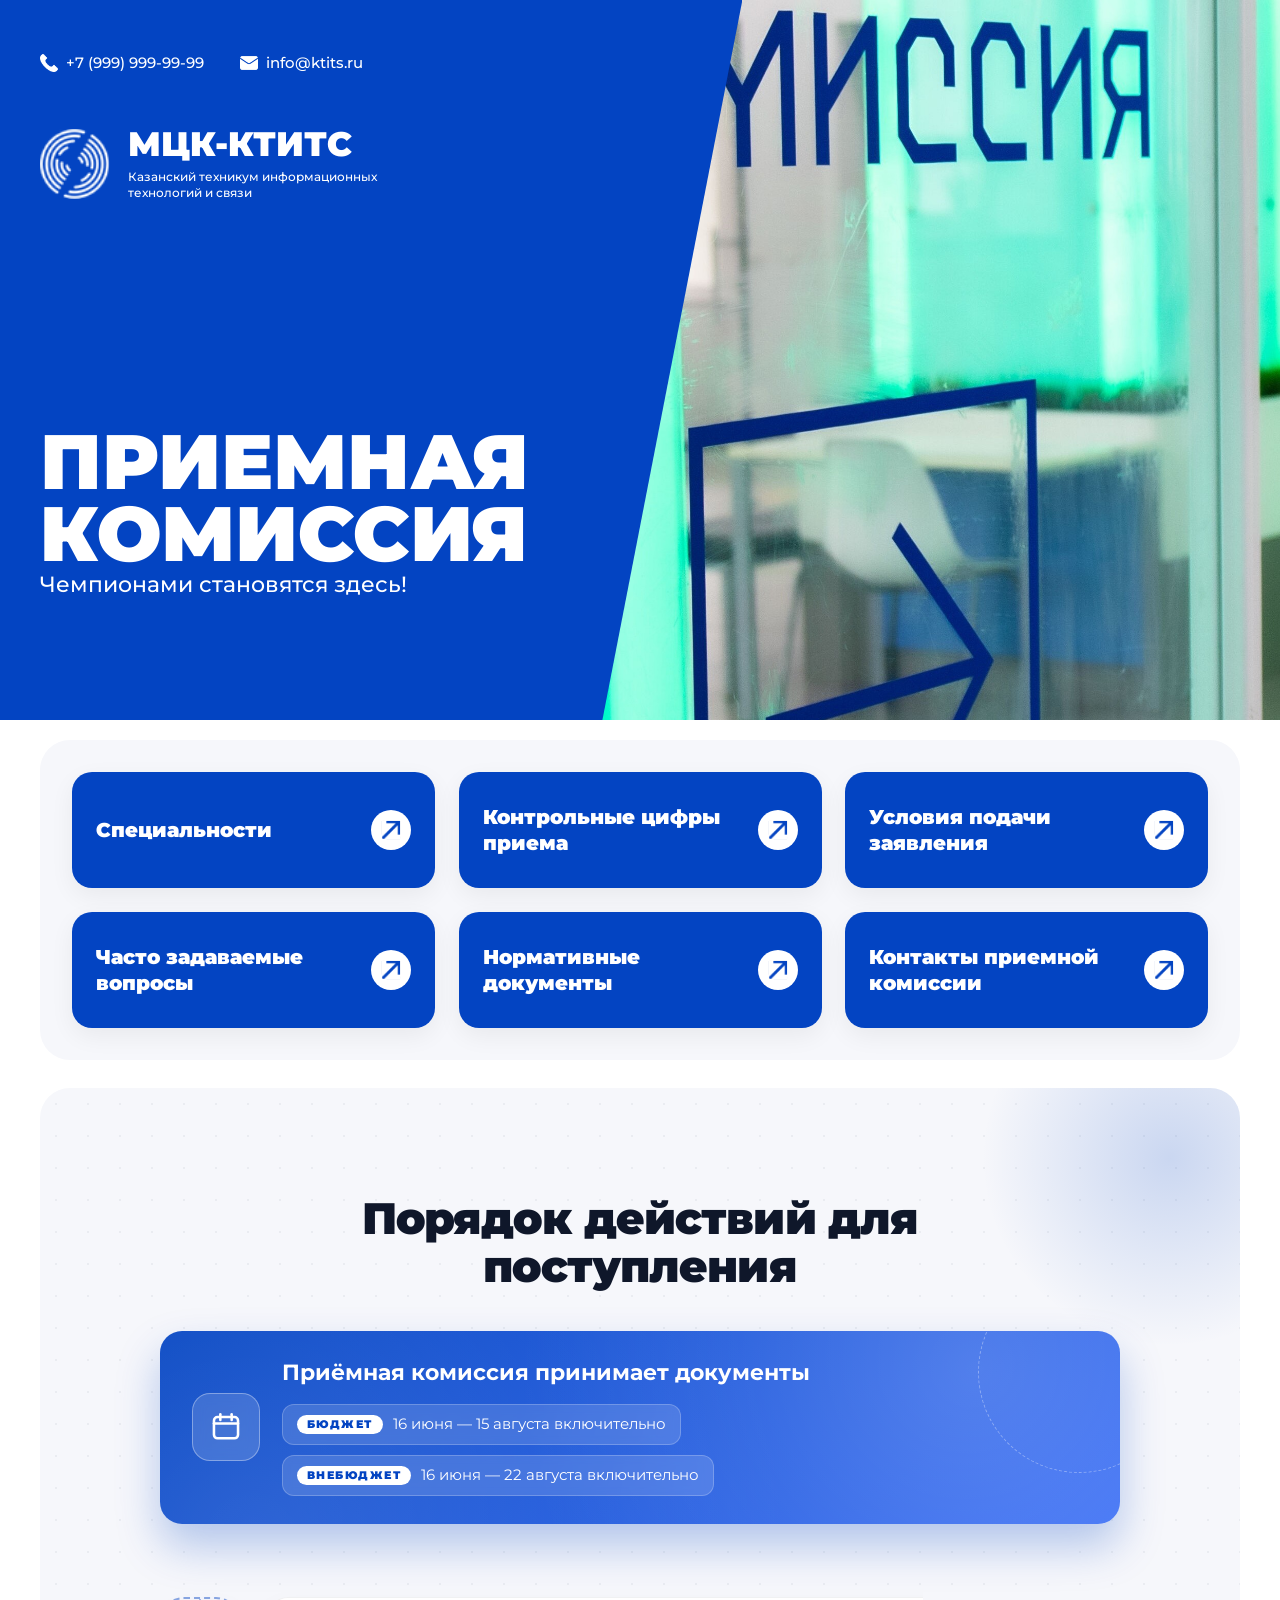
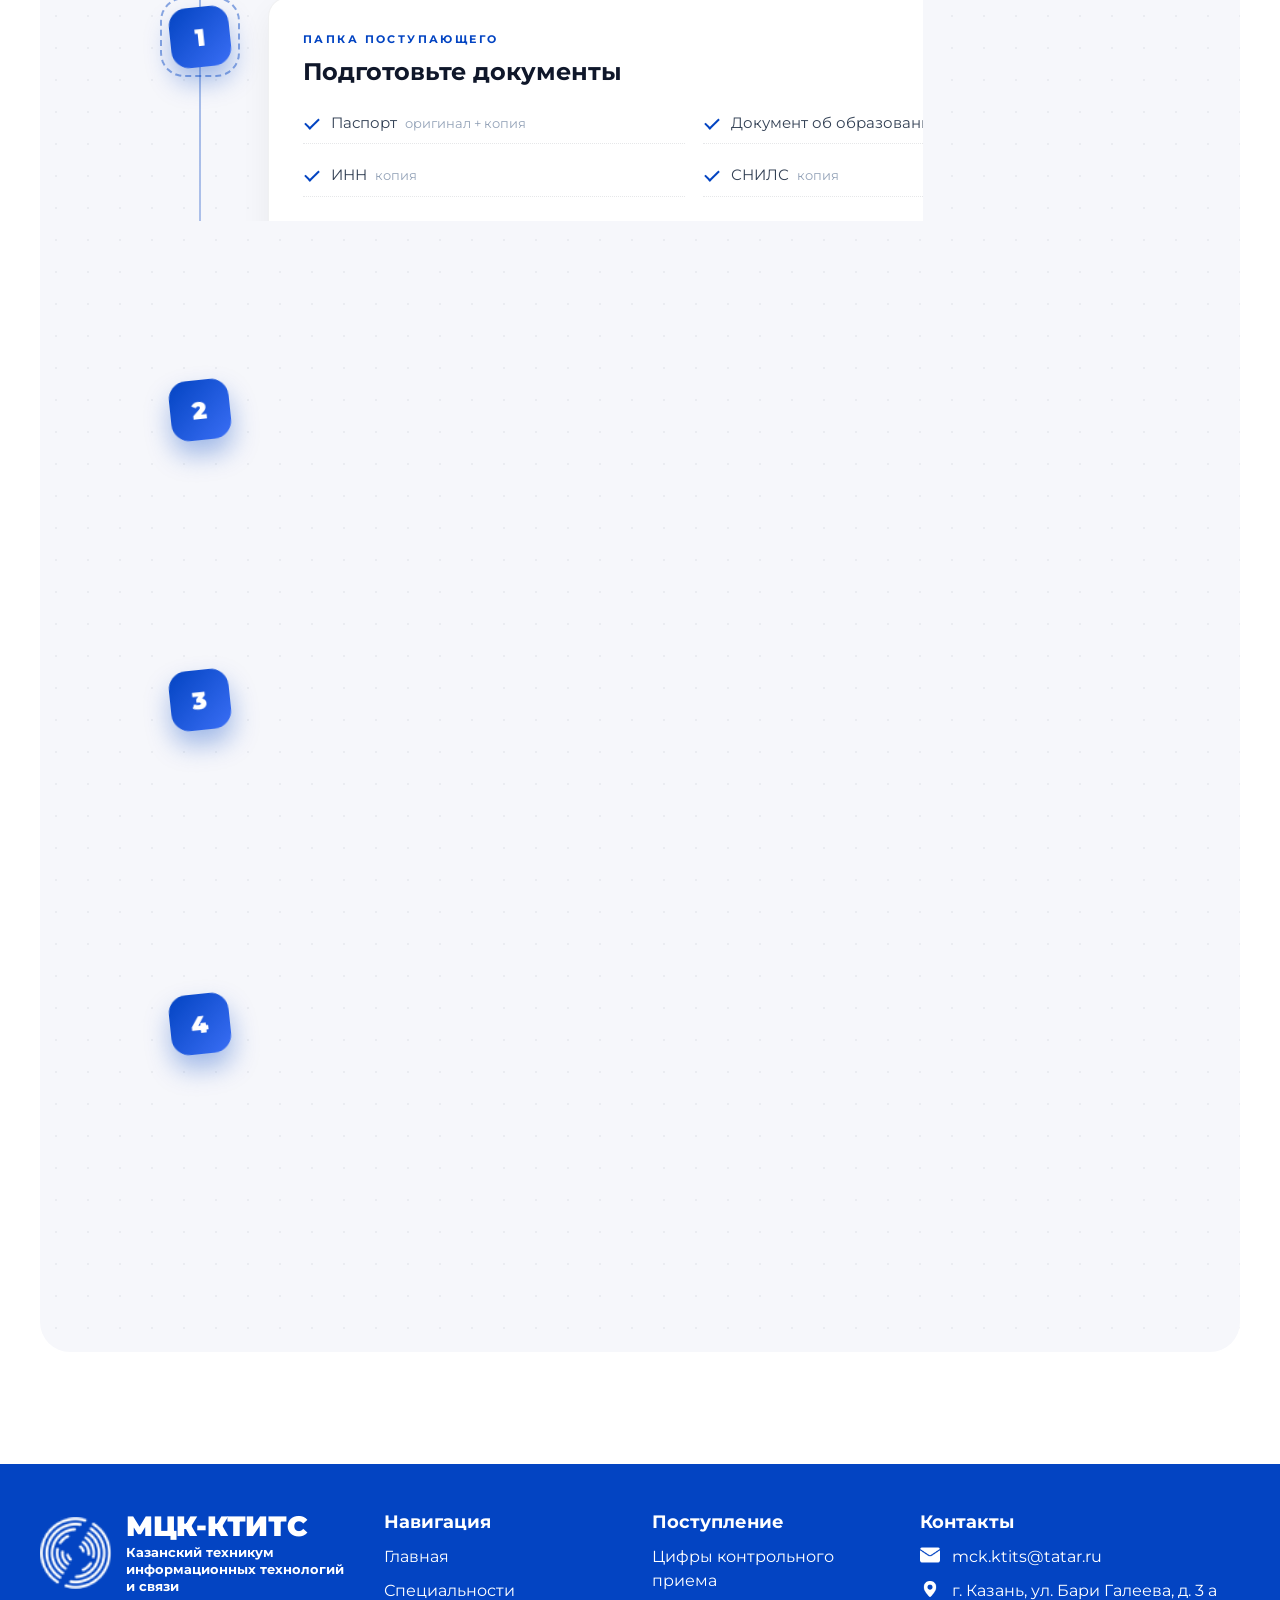
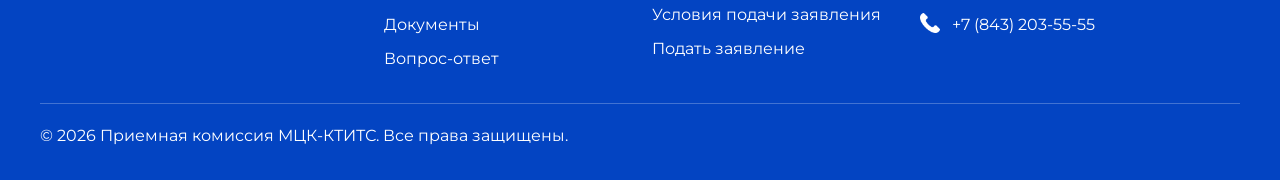
==== commit 23e39445: "add: new style" ====
--- a/index.html
+++ b/index.html
@@ -71,7 +71,7 @@
                         Нормативные документы
                         <img src="assets/media/images/icons/иконка перехода.svg" alt="" width="40" height="40">
                     </a>
-                    <a class="quick-link-card" href="#contacts">
+                    <a class="quick-link-card" href="contacts.html">
                         Контакты приемной комиссии
                         <img src="assets/media/images/icons/иконка перехода.svg" alt="" width="40" height="40">
                     </a>
@@ -84,41 +84,43 @@
             <div class="admission-steps__panel">
                 <div class="admission-steps__head">
                     <h2 class="admission-steps__title">Порядок действий для поступления</h2>
-                    <p class="admission-steps__lead">
-                        Пять остановок на пути от первой мысли «хочу поступить» до подписи в зачётной ведомости.
-                    </p>
-                </div>
-
-                <ol class="admission-steps__timeline">
-                    <li class="admission-step">
-                        <div class="admission-step__node">
-                            <span class="admission-step__index">01</span>
-                            <span class="admission-step__dot" aria-hidden="true"></span>
-                        </div>
-                        <article class="admission-step__card">
-                            <h3>Приёмная комиссия принимает документы</h3>
-                            <ul class="admission-step__dates">
-                                <li>
-                                    <span class="admission-step__tag">Бюджет</span>
-                                    <span>16 июня — 15 августа включительно</span>
-                                </li>
-                                <li>
-                                    <span class="admission-step__tag">Внебюджет</span>
-                                    <span>16 июня — 22 августа включительно</span>
-                                </li>
-                            </ul>
-                        </article>
-                    </li>
-
-                    <li class="admission-step">
-                        <div class="admission-step__node">
-                            <span class="admission-step__index">02</span>
-                            <span class="admission-step__dot" aria-hidden="true"></span>
-                        </div>
-                        <article class="admission-step__card">
-                            <span class="admission-step__eyebrow">Папка поступающего</span>
+                </div>
+
+                <aside class="admission-notice">
+                    <div class="admission-notice__icon" aria-hidden="true">
+                        <svg viewBox="0 0 24 24" fill="none" stroke="currentColor" stroke-width="1.8"
+                            stroke-linecap="round" stroke-linejoin="round">
+                            <rect x="3.5" y="5" width="17" height="15" rx="2.5"></rect>
+                            <path d="M3.5 9.5h17"></path>
+                            <path d="M8 3v4"></path>
+                            <path d="M16 3v4"></path>
+                        </svg>
+                    </div>
+                    <div class="admission-notice__body">
+                        <h3 class="admission-notice__title">Приёмная комиссия принимает документы</h3>
+                        <ul class="admission-notice__dates">
+                            <li>
+                                <span class="admission-notice__tag">Бюджет</span>
+                                <span>16 июня — 15 августа включительно</span>
+                            </li>
+                            <li>
+                                <span class="admission-notice__tag">Внебюджет</span>
+                                <span>16 июня — 22 августа включительно</span>
+                            </li>
+                        </ul>
+                    </div>
+                </aside>
+
+                <ol class="admission-flow">
+                    <li class="admission-flow__item" style="--i:1">
+                        <div class="admission-flow__marker" aria-hidden="true">
+                            <span class="admission-flow__num">1</span>
+                            <span class="admission-flow__ring"></span>
+                        </div>
+                        <article class="admission-flow__card">
+                            <span class="admission-flow__eyebrow">Папка поступающего</span>
                             <h3>Подготовьте документы</h3>
-                            <ul class="admission-step__checklist">
+                            <ul class="admission-flow__checklist">
                                 <li>Паспорт <em>оригинал + копия</em></li>
                                 <li>Документ об образовании <em>оригинал + копия</em></li>
                                 <li>ИНН <em>копия</em></li>
@@ -131,57 +133,57 @@
                         </article>
                     </li>
 
-                    <li class="admission-step">
-                        <div class="admission-step__node">
-                            <span class="admission-step__index">03</span>
-                            <span class="admission-step__dot" aria-hidden="true"></span>
-                        </div>
-                        <article class="admission-step__card">
-                            <span class="admission-step__eyebrow">Онлайн-анкета</span>
+                    <li class="admission-flow__item" style="--i:2">
+                        <div class="admission-flow__marker" aria-hidden="true">
+                            <span class="admission-flow__num">2</span>
+                            <span class="admission-flow__ring"></span>
+                        </div>
+                        <article class="admission-flow__card">
+                            <span class="admission-flow__eyebrow">Онлайн-анкета</span>
                             <h3>Заполните электронное заявление в личном кабинете</h3>
                             <p>
                                 Чем подробнее анкета — тем короче визит в техникум. Всё заполненное заранее
                                 экономит время при регистрации заявления.
                             </p>
-                            <div class="admission-step__actions">
-                                <a href="#" class="admission-step__btn">Личный кабинет →</a>
-                                <a href="#" class="admission-step__btn admission-step__btn--ghost">Посетить техникум</a>
+                            <div class="admission-flow__actions">
+                                <a href="#" class="admission-flow__btn">Личный кабинет →</a>
+                                <a href="#" class="admission-flow__btn admission-flow__btn--ghost">Посетить техникум</a>
                             </div>
                         </article>
                     </li>
 
-                    <li class="admission-step">
-                        <div class="admission-step__node">
-                            <span class="admission-step__index">04</span>
-                            <span class="admission-step__dot" aria-hidden="true"></span>
-                        </div>
-                        <article class="admission-step__card">
-                            <span class="admission-step__eyebrow">Запись на приём</span>
+                    <li class="admission-flow__item" style="--i:3">
+                        <div class="admission-flow__marker" aria-hidden="true">
+                            <span class="admission-flow__num">3</span>
+                            <span class="admission-flow__ring"></span>
+                        </div>
+                        <article class="admission-flow__card">
+                            <span class="admission-flow__eyebrow">Запись на приём</span>
                             <h3>Выберите удобное время визита</h3>
                             <p>
                                 Запись — на одно заявление; сопровождающих учитывать не нужно. При желании
                                 можно прийти в порядке живой очереди.
                             </p>
-                            <aside class="admission-step__note">
+                            <aside class="admission-flow__note">
                                 Заполните личный кабинет дома, в спокойной обстановке — это повысит точность
                                 данных и ускорит визит.
                             </aside>
                         </article>
                     </li>
 
-                    <li class="admission-step admission-step--finish">
-                        <div class="admission-step__node">
-                            <span class="admission-step__index">05</span>
-                            <span class="admission-step__dot admission-step__dot--finish" aria-hidden="true"></span>
-                        </div>
-                        <article class="admission-step__card">
-                            <span class="admission-step__eyebrow">Финиш</span>
+                    <li class="admission-flow__item admission-flow__item--finish" style="--i:4">
+                        <div class="admission-flow__marker admission-flow__marker--finish" aria-hidden="true">
+                            <span class="admission-flow__num">4</span>
+                            <span class="admission-flow__ring"></span>
+                        </div>
+                        <article class="admission-flow__card">
+                            <span class="admission-flow__eyebrow">Финиш</span>
                             <h3>Приходите в техникум в выбранное время</h3>
                             <p>
                                 Опоздали или сложно планировать? Воспользуйтесь электронной очередью
                                 прямо на месте — или подайте заявление онлайн.
                             </p>
-                            <a href="#" class="admission-step__btn admission-step__btn--inline">
+                            <a href="#" class="admission-flow__btn admission-flow__btn--inline">
                                 Подать через Госуслуги →
                             </a>
                         </article>
--- a/assets/css/style.css
+++ b/assets/css/style.css
@@ -18,6 +18,10 @@
 
 :root {
   --accent-color: #0344C2;
+  --color-primary: #0344C2;
+  --color-surface: #ffffff;
+  --color-text: #1A1A1A;
+  --color-text-secondary: rgba(31, 41, 51, 0.7);
 }
 
 @font-face {
@@ -86,7 +90,7 @@
   left: 0;
   bottom: 0;
   width: 58%;
-  background: #1a4bd6;
+  background: var(--accent-color);
   clip-path: polygon(0 0, 100% 0, calc(100% - 140px) 100%, 0 100%);
   z-index: 2;
   transform-origin: left center;
@@ -298,6 +302,24 @@
   pointer-events: none;
 }
 
+.admission-steps__panel::after {
+  content: "";
+  position: absolute;
+  top: -120px;
+  right: -120px;
+  width: 380px;
+  height: 380px;
+  border-radius: 50%;
+  background: radial-gradient(circle, rgba(3, 68, 194, 0.18), transparent 70%);
+  pointer-events: none;
+  animation: admissionBlobFloat 14s ease-in-out infinite;
+}
+
+@keyframes admissionBlobFloat {
+  0%, 100% { transform: translate(0, 0) scale(1); }
+  50% { transform: translate(-40px, 40px) scale(1.12); }
+}
+
 .admission-steps__panel>* {
   position: relative;
   z-index: 1;
@@ -305,8 +327,22 @@
 
 .admission-steps__head {
   max-width: 720px;
-  margin: 0 auto 64px;
+  margin: 0 auto 40px;
   text-align: center;
+}
+
+.admission-steps__kicker {
+  display: inline-flex;
+  align-items: center;
+  gap: 8px;
+  padding: 6px 14px;
+  border-radius: 999px;
+  background: rgba(3, 68, 194, 0.08);
+  color: var(--accent-color);
+  font-size: 12px;
+  font-weight: 700;
+  letter-spacing: 0.2em;
+  text-transform: uppercase;
 }
 
 .admission-steps__kicker::before {
@@ -315,6 +351,13 @@
   height: 6px;
   border-radius: 50%;
   background: var(--accent-color);
+  box-shadow: 0 0 0 4px rgba(3, 68, 194, 0.2);
+  animation: admissionKickerPulse 1.8s ease-in-out infinite;
+}
+
+@keyframes admissionKickerPulse {
+  0%, 100% { box-shadow: 0 0 0 4px rgba(3, 68, 194, 0.2); }
+  50% { box-shadow: 0 0 0 8px rgba(3, 68, 194, 0); }
 }
 
 .admission-steps__title {
@@ -334,128 +377,269 @@
   margin: 0 auto;
 }
 
-.admission-steps__timeline {
+/* ── Инфо-блок со сроками (не шаг) ── */
+.admission-notice {
+  position: relative;
+  max-width: 960px;
+  margin: 0 auto 56px;
+  padding: 28px 32px;
+  display: grid;
+  grid-template-columns: 68px minmax(0, 1fr);
+  gap: 22px;
+  align-items: center;
+  background: linear-gradient(135deg, var(--accent-color), #3a6ef5);
+  border-radius: 22px;
+  color: #ffffff;
+  box-shadow: 0 22px 44px rgba(3, 68, 194, 0.28);
+  overflow: hidden;
+}
+
+.admission-notice::before {
+  content: "";
+  position: absolute;
+  inset: 0;
+  background-image:
+    radial-gradient(circle at 85% 20%, rgba(255, 255, 255, 0.18), transparent 55%),
+    radial-gradient(circle at 10% 110%, rgba(255, 255, 255, 0.12), transparent 60%);
+  pointer-events: none;
+}
+
+.admission-notice::after {
+  content: "";
+  position: absolute;
+  right: -60px;
+  top: -60px;
+  width: 200px;
+  height: 200px;
+  border-radius: 50%;
+  border: 1px dashed rgba(255, 255, 255, 0.35);
+  animation: admissionRingSpin 26s linear infinite;
+  pointer-events: none;
+}
+
+@keyframes admissionRingSpin {
+  to { transform: rotate(360deg); }
+}
+
+.admission-notice__icon {
+  position: relative;
+  width: 68px;
+  height: 68px;
+  border-radius: 18px;
+  background: rgba(255, 255, 255, 0.15);
+  border: 1px solid rgba(255, 255, 255, 0.35);
+  display: flex;
+  align-items: center;
+  justify-content: center;
+  color: #ffffff;
+  backdrop-filter: blur(6px);
+  animation: admissionIconBob 3.6s ease-in-out infinite;
+}
+
+.admission-notice__icon svg {
+  width: 34px;
+  height: 34px;
+}
+
+@keyframes admissionIconBob {
+  0%, 100% { transform: translateY(0); }
+  50% { transform: translateY(-5px); }
+}
+
+.admission-notice__body {
+  position: relative;
+}
+
+.admission-notice__eyebrow {
+  font-size: 11px;
+  font-weight: 700;
+  letter-spacing: 0.24em;
+  text-transform: uppercase;
+  color: rgba(255, 255, 255, 0.75);
+  margin: 0 0 6px;
+}
+
+.admission-notice__title {
+  font-size: clamp(18px, 1.9vw, 22px);
+  font-weight: 700;
+  line-height: 1.3;
+  margin: 0 0 16px;
+  color: #ffffff;
+}
+
+.admission-notice__dates {
+  list-style: none;
+  padding: 0;
+  margin: 0;
+  display: flex;
+  flex-wrap: wrap;
+  gap: 10px;
+}
+
+.admission-notice__dates li {
+  display: inline-flex;
+  align-items: center;
+  gap: 10px;
+  padding: 10px 14px;
+  border-radius: 12px;
+  background: rgba(255, 255, 255, 0.14);
+  border: 1px solid rgba(255, 255, 255, 0.22);
+  font-size: 14.5px;
+  color: #ffffff;
+  backdrop-filter: blur(4px);
+  transition: transform 0.3s ease, background 0.3s ease;
+}
+
+.admission-notice__dates li:hover {
+  transform: translateY(-2px);
+  background: rgba(255, 255, 255, 0.22);
+}
+
+.admission-notice__tag {
+  display: inline-flex;
+  align-items: center;
+  padding: 3px 10px;
+  border-radius: 999px;
+  background: #ffffff;
+  color: var(--accent-color);
+  font-size: 10.5px;
+  font-weight: 800;
+  letter-spacing: 0.14em;
+  text-transform: uppercase;
+}
+
+/* ── Шаги ── */
+.admission-flow {
   position: relative;
   list-style: none;
   padding: 0;
   margin: 0 auto;
   max-width: 960px;
-  counter-reset: admission;
-}
-
-.admission-steps__timeline::before {
+}
+
+.admission-flow::before {
   content: "";
   position: absolute;
-  left: 36px;
-  top: 12px;
-  bottom: 12px;
-  width: 0;
-  border-left: 2px dashed rgba(3, 68, 194, 0.35);
+  left: 39px;
+  top: 20px;
+  bottom: 20px;
+  width: 2px;
+  background: linear-gradient(180deg, rgba(3, 68, 194, 0.35), rgba(3, 68, 194, 0.1));
   z-index: 0;
 }
 
-.admission-step {
+.admission-flow__item {
   position: relative;
   display: grid;
-  grid-template-columns: 74px minmax(0, 1fr);
+  grid-template-columns: 80px minmax(0, 1fr);
   gap: 28px;
-  padding: 28px 0;
-}
-
-.admission-step+.admission-step {
-  padding-top: 4px;
-}
-
-.admission-step__node {
-  position: relative;
-  display: flex;
-  flex-direction: column;
+  padding: 18px 0;
+  opacity: 0;
+  transform: translateX(-20px);
+  transition: opacity 0.7s cubic-bezier(0.22, 1, 0.36, 1),
+    transform 0.7s cubic-bezier(0.22, 1, 0.36, 1);
+  transition-delay: calc(var(--i, 1) * 90ms);
+}
+
+.admission-flow__item.is-visible {
+  opacity: 1;
+  transform: translateX(0);
+}
+
+.admission-flow__marker {
+  position: relative;
+  width: 80px;
+  height: 80px;
+  display: flex;
   align-items: center;
-  gap: 10px;
+  justify-content: center;
   z-index: 1;
 }
 
-.admission-step__index {
-  position: relative;
+.admission-flow__num {
+  position: relative;
+  z-index: 2;
   display: inline-flex;
   align-items: center;
   justify-content: center;
-  width: 64px;
-  height: 64px;
-  border-radius: 20px;
-  background: #ffffff;
-  border: 2px solid var(--accent-color);
-  box-shadow: 0 8px 18px rgba(3, 68, 194, 0.15);
-  font-size: 20px;
+  width: 60px;
+  height: 60px;
+  border-radius: 18px;
+  background: linear-gradient(135deg, var(--accent-color), #3a6ef5);
+  color: #ffffff;
+  font-size: 24px;
   font-weight: 800;
   letter-spacing: 0.02em;
-  color: var(--accent-color);
-  transform: rotate(-4deg);
-  transition: transform 0.3s ease;
-}
-
-.admission-step:hover .admission-step__index {
-  transform: rotate(0deg) scale(1.04);
-}
-
-.admission-step__dot {
-  width: 10px;
-  height: 10px;
-  border-radius: 50%;
-  background: var(--accent-color);
-  box-shadow: 0 0 0 4px rgba(3, 68, 194, 0.15);
-}
-
-.admission-step__dot--finish {
-  width: 14px;
-  height: 14px;
+  box-shadow: 0 14px 26px rgba(3, 68, 194, 0.35);
+  transform: rotate(-6deg);
+  transition: transform 0.4s cubic-bezier(0.22, 1, 0.36, 1);
+}
+
+.admission-flow__ring {
+  position: absolute;
+  inset: 0;
+  border-radius: 24px;
+  border: 2px dashed rgba(3, 68, 194, 0.45);
+  animation: admissionRingSpin 18s linear infinite;
+}
+
+.admission-flow__item:hover .admission-flow__num {
+  transform: rotate(0deg) scale(1.08);
+}
+
+.admission-flow__card {
+  position: relative;
   background: #ffffff;
-  border: 3px solid var(--accent-color);
-  box-shadow: 0 0 0 4px rgba(3, 68, 194, 0.2);
-}
-
-.admission-step__card {
-  position: relative;
-  background: #ffffff;
-  border: 1px solid #e2e8f0;
-  border-radius: 18px;
-  padding: 28px 32px;
-  box-shadow: 0 10px 26px rgba(15, 23, 42, 0.06);
-  clip-path: polygon(0 0, calc(100% - 28px) 0, 100% 28px, 100% 100%, 0 100%);
-  transition: transform 0.25s ease, box-shadow 0.25s ease;
-}
-
-.admission-step__card::after {
+  border: 1px solid rgba(15, 23, 42, 0.06);
+  border-radius: 20px;
+  padding: 30px 34px;
+  box-shadow: 0 14px 30px rgba(15, 23, 42, 0.06);
+  transition: transform 0.3s ease, box-shadow 0.3s ease, border-color 0.3s ease;
+  overflow: hidden;
+}
+
+.admission-flow__card::before {
   content: "";
   position: absolute;
+  left: 0;
   top: 0;
-  right: 0;
-  width: 28px;
-  height: 28px;
-  background: var(--accent-color);
-  clip-path: polygon(100% 0, 100% 100%, 0 0);
-}
-
-.admission-step__card::before {
+  width: 4px;
+  height: 100%;
+  background: linear-gradient(180deg, var(--accent-color), #3a6ef5);
+  transform: scaleY(0);
+  transform-origin: top center;
+  transition: transform 0.4s cubic-bezier(0.22, 1, 0.36, 1);
+}
+
+.admission-flow__card::after {
   content: "";
   position: absolute;
-  left: -10px;
-  top: 28px;
-  width: 18px;
-  height: 18px;
-  background: #ffffff;
-  border: 1px solid #e2e8f0;
-  border-right: none;
-  border-top: none;
-  transform: rotate(45deg);
-}
-
-.admission-step:hover .admission-step__card {
-  transform: translateY(-3px);
-  box-shadow: 0 16px 34px rgba(15, 23, 42, 0.1);
-}
-
-.admission-step__eyebrow {
+  right: -30px;
+  bottom: -30px;
+  width: 140px;
+  height: 140px;
+  border-radius: 50%;
+  background: radial-gradient(circle, rgba(3, 68, 194, 0.08), transparent 65%);
+  opacity: 0;
+  transition: opacity 0.4s ease;
+  pointer-events: none;
+}
+
+.admission-flow__item:hover .admission-flow__card {
+  transform: translateY(-4px);
+  box-shadow: 0 22px 40px rgba(15, 23, 42, 0.1);
+  border-color: rgba(3, 68, 194, 0.2);
+}
+
+.admission-flow__item:hover .admission-flow__card::before {
+  transform: scaleY(1);
+}
+
+.admission-flow__item:hover .admission-flow__card::after {
+  opacity: 1;
+}
+
+.admission-flow__eyebrow {
   display: inline-block;
   font-size: 11px;
   font-weight: 700;
@@ -465,7 +649,7 @@
   margin-bottom: 10px;
 }
 
-.admission-step__card h3 {
+.admission-flow__card h3 {
   font-size: clamp(20px, 2vw, 24px);
   font-weight: 700;
   line-height: 1.3;
@@ -473,49 +657,14 @@
   color: #0f172a;
 }
 
-.admission-step__card p {
+.admission-flow__card p {
   font-size: clamp(15px, 1.5vw, 16px);
   line-height: 1.65;
   color: #475569;
   margin: 0;
 }
 
-.admission-step__dates {
-  list-style: none;
-  padding: 0;
-  margin: 0;
-  display: flex;
-  flex-direction: column;
-  gap: 10px;
-}
-
-.admission-step__dates li {
-  display: flex;
-  align-items: center;
-  gap: 14px;
-  padding: 12px 14px;
-  background: #f8fafc;
-  border: 1px dashed rgba(15, 23, 42, 0.15);
-  border-radius: 12px;
-  font-size: 15px;
-  color: #334155;
-}
-
-.admission-step__tag {
-  display: inline-flex;
-  align-items: center;
-  padding: 4px 10px;
-  border-radius: 6px;
-  background: var(--accent-color);
-  color: #ffffff;
-  font-size: 11px;
-  font-weight: 700;
-  letter-spacing: 0.12em;
-  text-transform: uppercase;
-  flex-shrink: 0;
-}
-
-.admission-step__checklist {
+.admission-flow__checklist {
   list-style: none;
   padding: 0;
   margin: 0;
@@ -524,50 +673,45 @@
   gap: 10px 18px;
 }
 
-.admission-step__checklist li {
-  position: relative;
-  padding: 8px 0 8px 28px;
+.admission-flow__checklist li {
+  position: relative;
+  padding: 10px 0 10px 28px;
   font-size: 15px;
   line-height: 1.45;
   color: #334155;
   border-bottom: 1px dotted rgba(15, 23, 42, 0.1);
 }
 
-.admission-step__checklist li::before {
+.admission-flow__checklist li::before {
   content: "";
   position: absolute;
-  left: 0;
-  top: 12px;
-  width: 16px;
-  height: 16px;
-  border-radius: 4px;
-  border: 1.5px solid var(--accent-color);
-  background:
-    linear-gradient(45deg, transparent 45%, var(--accent-color) 45%, var(--accent-color) 55%, transparent 55%),
-    linear-gradient(-45deg, transparent 45%, var(--accent-color) 45%, var(--accent-color) 55%, transparent 55%);
-  background-size: 10px 2px;
-  background-position: center;
-  background-repeat: no-repeat;
-}
-
-.admission-step__checklist em {
+  left: 2px;
+  top: 16px;
+  width: 12px;
+  height: 6px;
+  border-left: 2px solid var(--accent-color);
+  border-bottom: 2px solid var(--accent-color);
+  transform: rotate(-45deg);
+}
+
+.admission-flow__checklist em {
   font-style: normal;
   color: #94a3b8;
   font-size: 13px;
   margin-left: 4px;
 }
 
-.admission-step__actions {
+.admission-flow__actions {
   margin-top: 22px;
   display: flex;
   gap: 12px;
   flex-wrap: wrap;
 }
 
-.admission-step__btn {
+.admission-flow__btn {
   min-height: 44px;
   padding: 10px 20px;
-  border-radius: 10px;
+  border-radius: 12px;
   border: 1.5px solid var(--accent-color);
   background: var(--accent-color);
   color: #ffffff;
@@ -577,43 +721,59 @@
   display: inline-flex;
   align-items: center;
   gap: 6px;
-  transition: transform 0.2s ease, background 0.2s ease, color 0.2s ease;
-}
-
-.admission-step__btn:hover {
-  transform: translateY(-1px);
+  position: relative;
+  overflow: hidden;
+  transition: transform 0.25s ease, background 0.25s ease, color 0.25s ease, box-shadow 0.25s ease;
+}
+
+.admission-flow__btn::before {
+  content: "";
+  position: absolute;
+  inset: 0;
+  background: linear-gradient(120deg, transparent 30%, rgba(255, 255, 255, 0.35) 50%, transparent 70%);
+  transform: translateX(-120%);
+  transition: transform 0.6s ease;
+}
+
+.admission-flow__btn:hover {
+  transform: translateY(-2px);
   background: #0f172a;
   border-color: #0f172a;
-}
-
-.admission-step__btn--ghost {
+  box-shadow: 0 12px 22px rgba(15, 23, 42, 0.2);
+}
+
+.admission-flow__btn:hover::before {
+  transform: translateX(120%);
+}
+
+.admission-flow__btn--ghost {
   background: transparent;
   color: var(--accent-color);
 }
 
-.admission-step__btn--ghost:hover {
+.admission-flow__btn--ghost:hover {
   background: var(--accent-color);
   color: #ffffff;
   border-color: var(--accent-color);
 }
 
-.admission-step__btn--inline {
+.admission-flow__btn--inline {
   margin-top: 22px;
 }
 
-.admission-step__note {
+.admission-flow__note {
   position: relative;
   margin-top: 20px;
   padding: 16px 18px 16px 54px;
-  border-radius: 12px;
-  background: #f8fafc;
+  border-radius: 14px;
+  background: linear-gradient(135deg, rgba(3, 68, 194, 0.06), rgba(3, 68, 194, 0.02));
   border: 1px dashed rgba(3, 68, 194, 0.35);
   font-size: 14.5px;
   line-height: 1.6;
   color: #475569;
 }
 
-.admission-step__note::before {
+.admission-flow__note::before {
   content: "!";
   position: absolute;
   left: 14px;
@@ -630,12 +790,28 @@
   display: flex;
   align-items: center;
   justify-content: center;
-}
-
-.admission-step--finish .admission-step__card {
+  box-shadow: 0 4px 10px rgba(3, 68, 194, 0.35);
+}
+
+.admission-flow__item--finish .admission-flow__card {
   background:
-    linear-gradient(135deg, rgba(3, 68, 194, 0.04), transparent 55%),
+    linear-gradient(135deg, rgba(3, 68, 194, 0.06), transparent 55%),
     #ffffff;
+}
+
+@media (prefers-reduced-motion: reduce) {
+  .admission-flow__item {
+    opacity: 1 !important;
+    transform: none !important;
+  }
+
+  .admission-steps__panel::after,
+  .admission-notice__icon,
+  .admission-steps__kicker::before,
+  .admission-flow__ring,
+  .admission-notice::after {
+    animation: none !important;
+  }
 }
 
 /* планшеты */
@@ -683,14 +859,19 @@
   }
 
   .admission-steps__head {
-    margin-bottom: 48px;
-  }
-
-  .admission-step__card {
-    padding: 24px 24px;
-  }
-
-  .admission-step__checklist {
+    margin-bottom: 36px;
+  }
+
+  .admission-notice {
+    padding: 24px 26px;
+    margin-bottom: 44px;
+  }
+
+  .admission-flow__card {
+    padding: 26px 26px;
+  }
+
+  .admission-flow__checklist {
     grid-template-columns: 1fr;
   }
 }
@@ -703,7 +884,7 @@
 
   .hero-banner {
     min-height: auto;
-    background: #1a4bd6;
+    background: var(--accent-color);
   }
 
   .hero-banner__photo {
@@ -799,72 +980,570 @@
   }
 
   .admission-steps__head {
+    margin-bottom: 28px;
+  }
+
+  .admission-notice {
+    grid-template-columns: 52px minmax(0, 1fr);
+    gap: 16px;
+    padding: 22px 20px;
     margin-bottom: 36px;
-  }
-
-  .admission-steps__timeline::before {
-    left: 22px;
-  }
-
-  .admission-step {
-    grid-template-columns: 46px minmax(0, 1fr);
-    gap: 18px;
-    padding: 18px 0;
-  }
-
-  .admission-step__index {
-    width: 46px;
-    height: 46px;
+    border-radius: 18px;
+  }
+
+  .admission-notice__icon {
+    width: 52px;
+    height: 52px;
     border-radius: 14px;
-    font-size: 15px;
-  }
-
-  .admission-step__card {
+  }
+
+  .admission-notice__icon svg {
+    width: 28px;
+    height: 28px;
+  }
+
+  .admission-notice__dates {
+    flex-direction: column;
+    gap: 8px;
+  }
+
+  .admission-notice__dates li {
+    width: 100%;
+    font-size: 13.5px;
+  }
+
+  .admission-flow::before {
+    left: 25px;
+  }
+
+  .admission-flow__item {
+    grid-template-columns: 52px minmax(0, 1fr);
+    gap: 16px;
+    padding: 14px 0;
+  }
+
+  .admission-flow__marker {
+    width: 52px;
+    height: 52px;
+  }
+
+  .admission-flow__num {
+    width: 44px;
+    height: 44px;
+    border-radius: 14px;
+    font-size: 18px;
+  }
+
+  .admission-flow__ring {
+    border-radius: 18px;
+  }
+
+  .admission-flow__card {
     padding: 22px 20px;
-    clip-path: polygon(0 0, calc(100% - 20px) 0, 100% 20px, 100% 100%, 0 100%);
-  }
-
-  .admission-step__card::after {
-    width: 20px;
-    height: 20px;
-  }
-
-  .admission-step__card::before {
-    display: none;
-  }
-
-  .admission-step__card h3 {
+    border-radius: 16px;
+  }
+
+  .admission-flow__card h3 {
     margin-bottom: 12px;
   }
 
-  .admission-step__checklist {
+  .admission-flow__checklist {
     grid-template-columns: 1fr;
   }
 
-  .admission-step__dates li {
-    flex-direction: column;
-    align-items: flex-start;
-    gap: 8px;
-  }
-
-  .admission-step__actions {
+  .admission-flow__actions {
     margin-top: 16px;
     flex-direction: column;
     gap: 10px;
   }
 
-  .admission-step__btn {
+  .admission-flow__btn {
     width: 100%;
     justify-content: center;
   }
 
-  .admission-step__btn--inline {
+  .admission-flow__btn--inline {
     margin-top: 16px;
   }
 
-  .admission-step__note {
+  .admission-flow__note {
     margin-top: 16px;
     padding: 14px 16px 14px 52px;
+  }
+}
+
+/* ── CONTACTS PAGE ── */
+.contacts-page {
+  padding: 24px 0 72px;
+}
+
+.contact-cards {
+  list-style: none;
+  margin: 0 0 40px;
+  padding: 0;
+  display: grid;
+  grid-template-columns: repeat(3, minmax(0, 1fr));
+  gap: 22px;
+}
+
+.contact-card {
+  position: relative;
+  padding: 32px 28px 30px;
+  background: #ffffff;
+  border: 1px solid rgba(15, 23, 42, 0.06);
+  border-radius: 22px;
+  box-shadow: 0 14px 32px rgba(15, 23, 42, 0.06);
+  transition: transform 0.35s cubic-bezier(0.22, 1, 0.36, 1),
+    box-shadow 0.35s ease,
+    border-color 0.35s ease;
+  overflow: hidden;
+}
+
+.contact-card::before {
+  content: "";
+  position: absolute;
+  left: 0;
+  right: 0;
+  bottom: 0;
+  height: 4px;
+  background: linear-gradient(90deg, var(--accent-color), #3a6ef5);
+  transform: scaleX(0);
+  transform-origin: left center;
+  transition: transform 0.4s cubic-bezier(0.22, 1, 0.36, 1);
+}
+
+.contact-card::after {
+  content: "";
+  position: absolute;
+  right: -60px;
+  top: -60px;
+  width: 180px;
+  height: 180px;
+  border-radius: 50%;
+  background: radial-gradient(circle, rgba(3, 68, 194, 0.08), transparent 65%);
+  opacity: 0;
+  transition: opacity 0.4s ease;
+  pointer-events: none;
+}
+
+.contact-card:hover {
+  transform: translateY(-6px);
+  box-shadow: 0 24px 46px rgba(15, 23, 42, 0.1);
+  border-color: rgba(3, 68, 194, 0.22);
+}
+
+.contact-card:hover::before {
+  transform: scaleX(1);
+}
+
+.contact-card:hover::after {
+  opacity: 1;
+}
+
+.contact-card__icon {
+  position: relative;
+  display: inline-flex;
+  align-items: center;
+  justify-content: center;
+  width: 58px;
+  height: 58px;
+  margin-bottom: 18px;
+  border-radius: 16px;
+  background: linear-gradient(135deg, rgba(3, 68, 194, 0.12), rgba(3, 68, 194, 0.04));
+  color: var(--accent-color);
+  transition: transform 0.35s cubic-bezier(0.22, 1, 0.36, 1),
+    background 0.35s ease,
+    color 0.35s ease;
+}
+
+.contact-card__icon svg {
+  width: 28px;
+  height: 28px;
+}
+
+.contact-card:hover .contact-card__icon {
+  transform: rotate(-8deg) scale(1.05);
+  background: linear-gradient(135deg, var(--accent-color), #3a6ef5);
+  color: #ffffff;
+}
+
+.contact-card__eyebrow {
+  display: block;
+  font-size: 11px;
+  font-weight: 700;
+  letter-spacing: 0.22em;
+  text-transform: uppercase;
+  color: var(--accent-color);
+  margin-bottom: 8px;
+}
+
+.contact-card__value {
+  margin: 0 0 18px;
+  font-size: 17px;
+  font-weight: 600;
+  line-height: 1.4;
+  color: #0f172a;
+}
+
+.contact-card__value a {
+  color: inherit;
+  font-weight: inherit;
+  transition: color 0.25s ease;
+}
+
+.contact-card__value a:hover {
+  color: var(--accent-color);
+}
+
+.contact-card__link {
+  position: relative;
+  display: inline-flex;
+  align-items: center;
+  gap: 6px;
+  font-size: 13px;
+  font-weight: 700;
+  letter-spacing: 0.04em;
+  color: var(--accent-color);
+  padding-bottom: 2px;
+}
+
+.contact-card__link::after {
+  content: "";
+  position: absolute;
+  left: 0;
+  bottom: 0;
+  width: 100%;
+  height: 1.5px;
+  background: var(--accent-color);
+  transform: scaleX(0.35);
+  transform-origin: left center;
+  transition: transform 0.35s cubic-bezier(0.22, 1, 0.36, 1);
+}
+
+.contact-card__link:hover::after {
+  transform: scaleX(1);
+}
+
+.contacts-row {
+  display: grid;
+  grid-template-columns: minmax(0, 1.15fr) minmax(0, 1fr);
+  gap: 22px;
+  margin-bottom: 40px;
+  align-items: stretch;
+}
+
+.admission-notice--page {
+  max-width: none;
+  margin: 0;
+  align-self: stretch;
+  grid-template-columns: minmax(0, 1fr);
+  justify-items: center;
+  align-content: center;
+  text-align: center;
+  padding: 32px;
+}
+
+.admission-notice--page .admission-notice__body {
+  display: flex;
+  flex-direction: column;
+  align-items: center;
+}
+
+.admission-notice--page .admission-notice__dates {
+  justify-content: center;
+}
+
+/* ── Расписание ── */
+.schedule-card {
+  position: relative;
+  background: #ffffff;
+  border: 1px solid rgba(15, 23, 42, 0.06);
+  border-radius: 22px;
+  padding: 32px 32px 28px;
+  box-shadow: 0 14px 32px rgba(15, 23, 42, 0.06);
+  overflow: hidden;
+}
+
+.schedule-card::before {
+  content: "";
+  position: absolute;
+  top: -120px;
+  left: -120px;
+  width: 280px;
+  height: 280px;
+  border-radius: 50%;
+  background: radial-gradient(circle, rgba(3, 68, 194, 0.09), transparent 70%);
+  pointer-events: none;
+}
+
+.schedule-card__head {
+  position: relative;
+  display: flex;
+  align-items: center;
+  gap: 18px;
+  margin-bottom: 22px;
+}
+
+.schedule-card__icon {
+  width: 58px;
+  height: 58px;
+  border-radius: 16px;
+  background: linear-gradient(135deg, var(--accent-color), #3a6ef5);
+  color: #ffffff;
+  display: flex;
+  align-items: center;
+  justify-content: center;
+  flex-shrink: 0;
+  box-shadow: 0 12px 22px rgba(3, 68, 194, 0.28);
+  animation: scheduleIconPulse 3.6s ease-in-out infinite;
+}
+
+.schedule-card__icon svg {
+  width: 30px;
+  height: 30px;
+}
+
+@keyframes scheduleIconPulse {
+  0%, 100% { transform: translateY(0) rotate(0); }
+  50% { transform: translateY(-3px) rotate(-4deg); }
+}
+
+.schedule-card__eyebrow {
+  display: block;
+  font-size: 11px;
+  font-weight: 700;
+  letter-spacing: 0.22em;
+  text-transform: uppercase;
+  color: var(--accent-color);
+  margin-bottom: 6px;
+}
+
+.schedule-card__title {
+  margin: 0;
+  font-size: clamp(20px, 2vw, 24px);
+  font-weight: 700;
+  line-height: 1.3;
+  color: #0f172a;
+}
+
+.schedule-list {
+  position: relative;
+  list-style: none;
+  padding: 0;
+  margin: 0 0 20px;
+  display: flex;
+  flex-direction: column;
+  gap: 8px;
+}
+
+.schedule-list__item {
+  display: flex;
+  align-items: center;
+  justify-content: space-between;
+  gap: 16px;
+  padding: 14px 18px;
+  background: #f6f7fb;
+  border: 1px solid rgba(15, 23, 42, 0.05);
+  border-radius: 14px;
+}
+
+.schedule-list__days {
+  font-size: 15px;
+  font-weight: 600;
+  color: #0f172a;
+}
+
+.schedule-list__hours {
+  font-size: 15px;
+  font-weight: 700;
+  letter-spacing: 0.02em;
+  color: var(--accent-color);
+  padding: 4px 12px;
+  border-radius: 999px;
+  background: rgba(3, 68, 194, 0.08);
+}
+
+.schedule-list__item--off .schedule-list__hours {
+  color: #94a3b8;
+  background: rgba(148, 163, 184, 0.15);
+  text-transform: lowercase;
+}
+
+.schedule-list__item--off .schedule-list__days {
+  color: #64748b;
+}
+
+.schedule-card__note {
+  position: relative;
+  margin: 0;
+  padding: 14px 16px 14px 48px;
+  background: linear-gradient(135deg, rgba(3, 68, 194, 0.06), rgba(3, 68, 194, 0.02));
+  border: 1px dashed rgba(3, 68, 194, 0.35);
+  border-radius: 12px;
+  font-size: 14px;
+  line-height: 1.55;
+  color: #475569;
+}
+
+.schedule-card__note::before {
+  content: "i";
+  position: absolute;
+  left: 12px;
+  top: 50%;
+  transform: translateY(-50%);
+  width: 24px;
+  height: 24px;
+  border-radius: 8px;
+  background: var(--accent-color);
+  color: #ffffff;
+  font-family: 'Montserrat', sans-serif;
+  font-weight: 800;
+  font-size: 13px;
+  display: flex;
+  align-items: center;
+  justify-content: center;
+  font-style: italic;
+}
+
+/* ── Карта ── */
+.map-card {
+  position: relative;
+  background: #ffffff;
+  border: 1px solid rgba(15, 23, 42, 0.06);
+  border-radius: 22px;
+  padding: 32px 32px 32px;
+  box-shadow: 0 14px 32px rgba(15, 23, 42, 0.06);
+  overflow: hidden;
+}
+
+.map-card__head {
+  max-width: 640px;
+  margin-bottom: 22px;
+}
+
+.map-card__eyebrow {
+  display: inline-block;
+  font-size: 11px;
+  font-weight: 700;
+  letter-spacing: 0.22em;
+  text-transform: uppercase;
+  color: var(--accent-color);
+  margin-bottom: 8px;
+}
+
+.map-card__title {
+  margin: 0 0 10px;
+  font-size: clamp(22px, 2.4vw, 28px);
+  font-weight: 800;
+  line-height: 1.2;
+  color: #0f172a;
+  letter-spacing: -0.01em;
+}
+
+.map-card__lead {
+  margin: 0;
+  font-size: 15px;
+  line-height: 1.6;
+  color: #475569;
+}
+
+.map-card__frame {
+  position: relative;
+  border-radius: 18px;
+  overflow: hidden;
+  aspect-ratio: 16 / 7;
+  border: 1px solid rgba(15, 23, 42, 0.08);
+}
+
+.map-card__frame iframe {
+  position: absolute;
+  inset: 0;
+  width: 100%;
+  height: 100%;
+  border: 0;
+}
+
+@media (max-width: 1200px) {
+  .contact-cards {
+    grid-template-columns: repeat(2, minmax(0, 1fr));
+  }
+
+  .contacts-row {
+    grid-template-columns: 1fr;
+  }
+
+  .map-card__frame {
+    aspect-ratio: 16 / 9;
+  }
+}
+
+@media (max-width: 768px) {
+  .contacts-page {
+    padding: 16px 0 56px;
+  }
+
+  .contact-cards {
+    grid-template-columns: 1fr;
+    gap: 16px;
+    margin-bottom: 28px;
+  }
+
+  .contact-card {
+    padding: 26px 22px 24px;
+    border-radius: 18px;
+  }
+
+  .contact-card__icon {
+    width: 52px;
+    height: 52px;
+    margin-bottom: 14px;
+  }
+
+  .contact-card__value {
+    font-size: 16px;
+  }
+
+  .contacts-row {
+    gap: 16px;
+    margin-bottom: 28px;
+  }
+
+  .schedule-card,
+  .map-card {
+    padding: 24px 20px;
+    border-radius: 18px;
+  }
+
+  .schedule-card__head {
+    gap: 14px;
+    margin-bottom: 18px;
+  }
+
+  .schedule-card__icon {
+    width: 50px;
+    height: 50px;
+  }
+
+  .schedule-list__item {
+    padding: 12px 14px;
+    flex-wrap: wrap;
+    gap: 6px;
+  }
+
+  .schedule-list__days,
+  .schedule-list__hours {
+    font-size: 14px;
+  }
+
+  .map-card__frame {
+    aspect-ratio: 4 / 3;
+    border-radius: 14px;
+  }
+}
+
+@media (prefers-reduced-motion: reduce) {
+  .schedule-card__icon {
+    animation: none !important;
   }
 }
 
@@ -1086,11 +1765,11 @@
   transform: translateY(0);
 }
 
-.admission-step.reveal {
-  transform: translateY(32px) scale(0.98);
-}
-
-.admission-step.reveal.is-visible {
+.admission-notice.reveal {
+  transform: translateY(24px) scale(0.98);
+}
+
+.admission-notice.reveal.is-visible {
   transform: translateY(0) scale(1);
 }
 
@@ -1113,9 +1792,10 @@
 }
 
 .site-header__inner {
+  position: relative;
   display: flex;
   align-items: center;
-  gap: 24px;
+  gap: 16px;
   padding: 14px 0;
 }
 
@@ -1184,6 +1864,48 @@
   background: #0f172a;
 }
 
+.site-burger {
+  display: none;
+  width: 44px;
+  height: 44px;
+  flex-direction: column;
+  align-items: center;
+  justify-content: center;
+  gap: 5px;
+  padding: 0;
+  background: #ffffff;
+  border: 1px solid rgba(15, 23, 42, 0.12);
+  border-radius: 12px;
+  cursor: pointer;
+  flex-shrink: 0;
+  transition: border-color 0.25s ease, background 0.25s ease;
+}
+
+.site-burger:hover {
+  border-color: var(--accent-color);
+}
+
+.site-burger span {
+  display: block;
+  width: 20px;
+  height: 2px;
+  background: #0f172a;
+  border-radius: 2px;
+  transition: transform 0.25s ease, opacity 0.25s ease;
+}
+
+.site-burger.is-open span:nth-child(1) {
+  transform: translateY(7px) rotate(45deg);
+}
+
+.site-burger.is-open span:nth-child(2) {
+  opacity: 0;
+}
+
+.site-burger.is-open span:nth-child(3) {
+  transform: translateY(-7px) rotate(-45deg);
+}
+
 /* ── SPECIALITIES HERO ── */
 .specialties-hero {
   padding: 40px 0 28px;
@@ -1225,6 +1947,9 @@
   line-height: 1.05;
   text-transform: uppercase;
   letter-spacing: -0.02em;
+  overflow-wrap: break-word;
+  word-break: break-word;
+  hyphens: auto;
 }
 
 .specialties-hero__lead {
@@ -1263,6 +1988,17 @@
   grid-template-columns: 280px minmax(0, 1fr);
   gap: 48px;
   align-items: start;
+}
+
+.specialties-filter {
+  position: sticky;
+  top: 96px;
+  z-index: 10;
+  border-radius: 30px;
+  background: #ffffff;
+  padding: 32px 28px;
+  border: 1px solid rgba(31, 41, 51, 0.08);
+  box-shadow: 0 10px 28px rgba(31, 41, 51, 0.04);
 }
 
 .specialties-list {
@@ -1398,7 +2134,7 @@
   width: 56px;
   height: 56px;
   border-radius: 16px;
-  background: linear-gradient(135deg, var(--accent-color), #2563eb);
+  background: linear-gradient(135deg, var(--accent-color), #3a6ef5);
   color: #ffffff;
   display: flex;
   align-items: center;
@@ -1593,26 +2329,65 @@
 
 @media (max-width: 900px) {
   .site-header__inner {
-    flex-wrap: wrap;
-    gap: 12px 16px;
+    gap: 12px;
     padding: 12px 0;
   }
 
+  .site-burger {
+    display: inline-flex;
+    margin-left: auto;
+  }
+
   .site-nav {
-    order: 3;
-    width: 100%;
+    position: absolute;
+    top: calc(100% + 10px);
+    right: 12px;
     margin-left: 0;
-    gap: 14px 20px;
-    flex-wrap: wrap;
-    justify-content: flex-start;
+    flex-direction: column;
+    align-items: stretch;
+    gap: 4px;
+    padding: 12px;
+    min-width: 240px;
+    background: #ffffff;
+    border: 1px solid rgba(15, 23, 42, 0.08);
+    border-radius: 16px;
+    box-shadow: 0 18px 40px rgba(15, 23, 42, 0.14);
+    z-index: 60;
+    transform-origin: top right;
+    transform: translateY(-12px) scaleY(0.96);
+    opacity: 0;
+    visibility: hidden;
+    pointer-events: none;
+    transition: transform 0.3s cubic-bezier(0.22, 1, 0.36, 1),
+                opacity 0.25s ease,
+                visibility 0s linear 0.3s;
+  }
+
+  .site-nav.is-open {
+    transform: translateY(0) scaleY(1);
+    opacity: 1;
+    visibility: visible;
+    pointer-events: auto;
+    transition: transform 0.35s cubic-bezier(0.22, 1, 0.36, 1),
+                opacity 0.25s ease,
+                visibility 0s linear 0s;
   }
 
   .site-nav a {
-    font-size: 14px;
-  }
-
-  .site-header__cta {
-    margin-left: auto;
+    padding: 10px 14px;
+    border-radius: 10px;
+  }
+
+  .site-nav a:hover {
+    background: rgba(3, 68, 194, 0.08);
+  }
+
+  .site-nav__link--active {
+    background: rgba(3, 68, 194, 0.1);
+  }
+
+  .site-nav__link--active::after {
+    display: none;
   }
 
   .specialties-hero {
@@ -1665,14 +2440,6 @@
     font-size: 13px;
   }
 
-  .site-nav {
-    gap: 10px 16px;
-  }
-
-  .site-nav a {
-    font-size: 13px;
-  }
-
   .specialties-hero {
     padding: 20px 0 12px;
   }
@@ -1683,7 +2450,7 @@
   }
 
   .specialties-hero__title {
-    font-size: clamp(34px, 9vw, 48px);
+    font-size: clamp(26px, 7.5vw, 40px);
   }
 
   .specialties-hero__lead {
@@ -1776,15 +2543,7 @@
 
 @media (max-width: 380px) {
   .site-header__inner {
-    gap: 8px 12px;
-  }
-
-  .site-nav {
-    gap: 8px 12px;
-  }
-
-  .site-nav a {
-    font-size: 12px;
+    gap: 8px;
   }
 
   .spec-card__title {
@@ -1800,16 +2559,6 @@
 /* legacy — kept empty intentionally */
 .specialties-page {
   display: block;
-}
-
-.specialties-filter {
-  position: sticky;
-  top: 24px;
-  border-radius: 30px;
-  background: var(--color-surface);
-  padding: 32px 28px;
-  border: 1px solid rgba(31, 41, 51, 0.08);
-  box-shadow: 0 10px 28px rgba(31, 41, 51, 0.04);
 }
 
 .filter-block+.filter-block {
@@ -1876,7 +2625,7 @@
 }
 
 .filter-check__input:focus-visible+.filter-check__box {
-  outline: 2px solid rgba(13, 86, 201, 0.25);
+  outline: 2px solid rgba(3, 68, 194, 0.25);
   outline-offset: 2px;
 }
 
@@ -2234,7 +2983,7 @@
   height: 4px;
   margin-top: 18px;
   border-radius: 4px;
-  background: linear-gradient(90deg, var(--accent-color), #4a7dff);
+  background: linear-gradient(90deg, var(--accent-color), #3a6ef5);
 }
 
 /* ── О ПРОГРАММЕ ─────────────────────── */
@@ -2378,7 +3127,7 @@
   content: "";
   position: absolute;
   inset: 0;
-  background: linear-gradient(135deg, var(--accent-color), #4a7dff);
+  background: linear-gradient(135deg, var(--accent-color), #3a6ef5);
   transform: scaleX(0);
   transform-origin: left;
   transition: transform .45s cubic-bezier(.22, 1, .36, 1);
@@ -2449,7 +3198,7 @@
 .sp-section.sp-staff .sp-section__inner {
   gap: 48px;
   background:
-    radial-gradient(600px 320px at 0% 0%, rgba(74, 125, 255, 0.12), transparent 70%),
+    radial-gradient(600px 320px at 0% 0%, rgba(58, 110, 245, 0.12), transparent 70%),
     radial-gradient(600px 320px at 100% 100%, rgba(3, 68, 194, 0.08), transparent 70%),
     #ffffff;
   overflow: hidden;
@@ -2497,7 +3246,7 @@
   right: 0;
   top: 0;
   height: 90px;
-  background: linear-gradient(135deg, rgba(74, 125, 255, 0.14), rgba(3, 68, 194, 0.06));
+  background: linear-gradient(135deg, rgba(58, 110, 245, 0.14), rgba(3, 68, 194, 0.06));
   z-index: 0;
   transition: height .45s ease;
 }
@@ -2513,7 +3262,7 @@
 }
 
 .sp-person--featured::before {
-  background: linear-gradient(135deg, var(--accent-color), #4a7dff);
+  background: linear-gradient(135deg, var(--accent-color), #3a6ef5);
   height: 110px;
 }
 
@@ -2529,7 +3278,7 @@
   border-radius: 50%;
   overflow: visible;
   padding: 4px;
-  background: linear-gradient(135deg, var(--accent-color), #4a7dff);
+  background: linear-gradient(135deg, var(--accent-color), #3a6ef5);
   margin-top: 20px;
 }
 
@@ -2932,7 +3681,7 @@
   white-space: nowrap;
 }
 .nums-total {
-  background: linear-gradient(135deg, var(--accent-color), #4a7dff) !important;
+  background: linear-gradient(135deg, var(--accent-color), #3a6ef5) !important;
   color: #ffffff;
 }
 .nums-total td {
@@ -2976,7 +3725,7 @@
   box-shadow: 0 14px 32px rgba(3, 68, 194, 0.08);
 }
 .nums-summary__item--budget {
-  background: linear-gradient(135deg, var(--accent-color), #4a7dff);
+  background: linear-gradient(135deg, var(--accent-color), #3a6ef5);
   border-color: transparent;
   color: #ffffff;
 }
@@ -3047,7 +3796,7 @@
   }
   .nums-td--num { text-align: right; }
   .nums-total {
-    background: linear-gradient(135deg, var(--accent-color), #4a7dff) !important;
+    background: linear-gradient(135deg, var(--accent-color), #3a6ef5) !important;
     border: none;
   }
   .nums-total td {
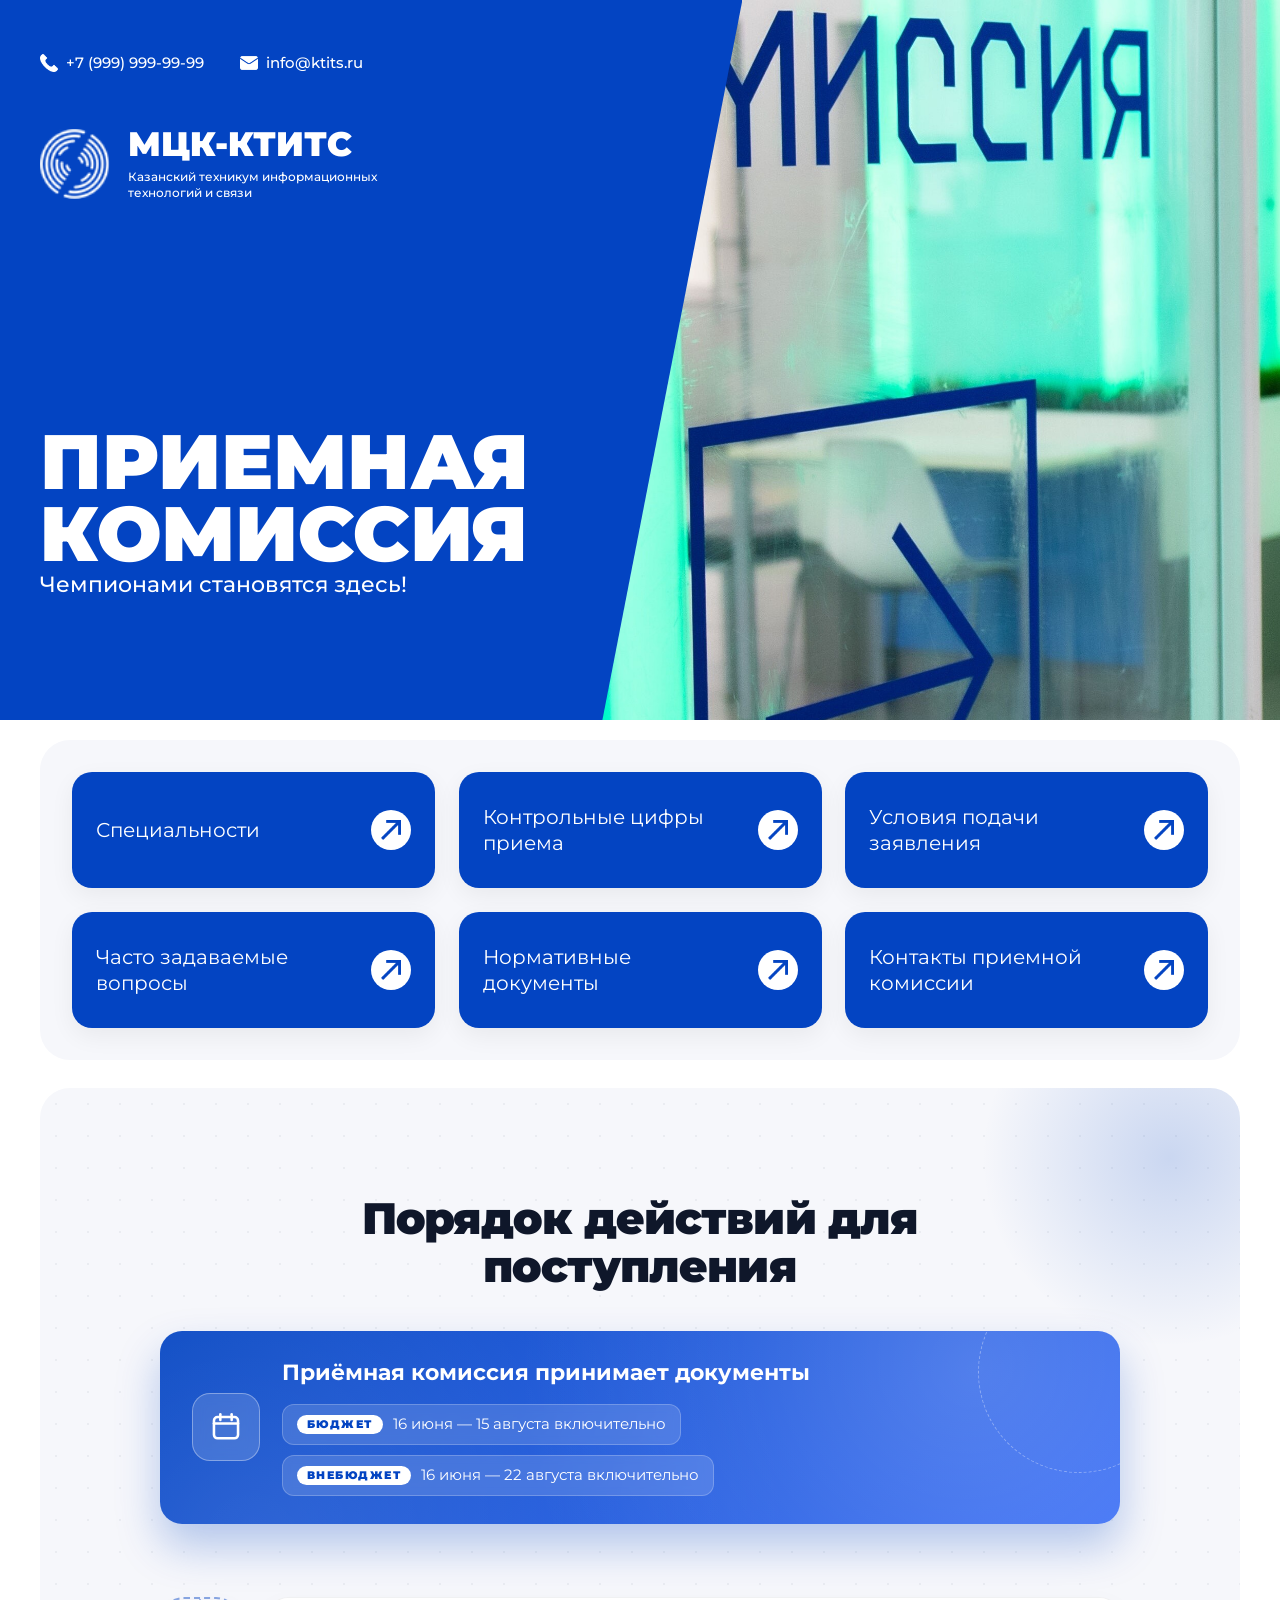
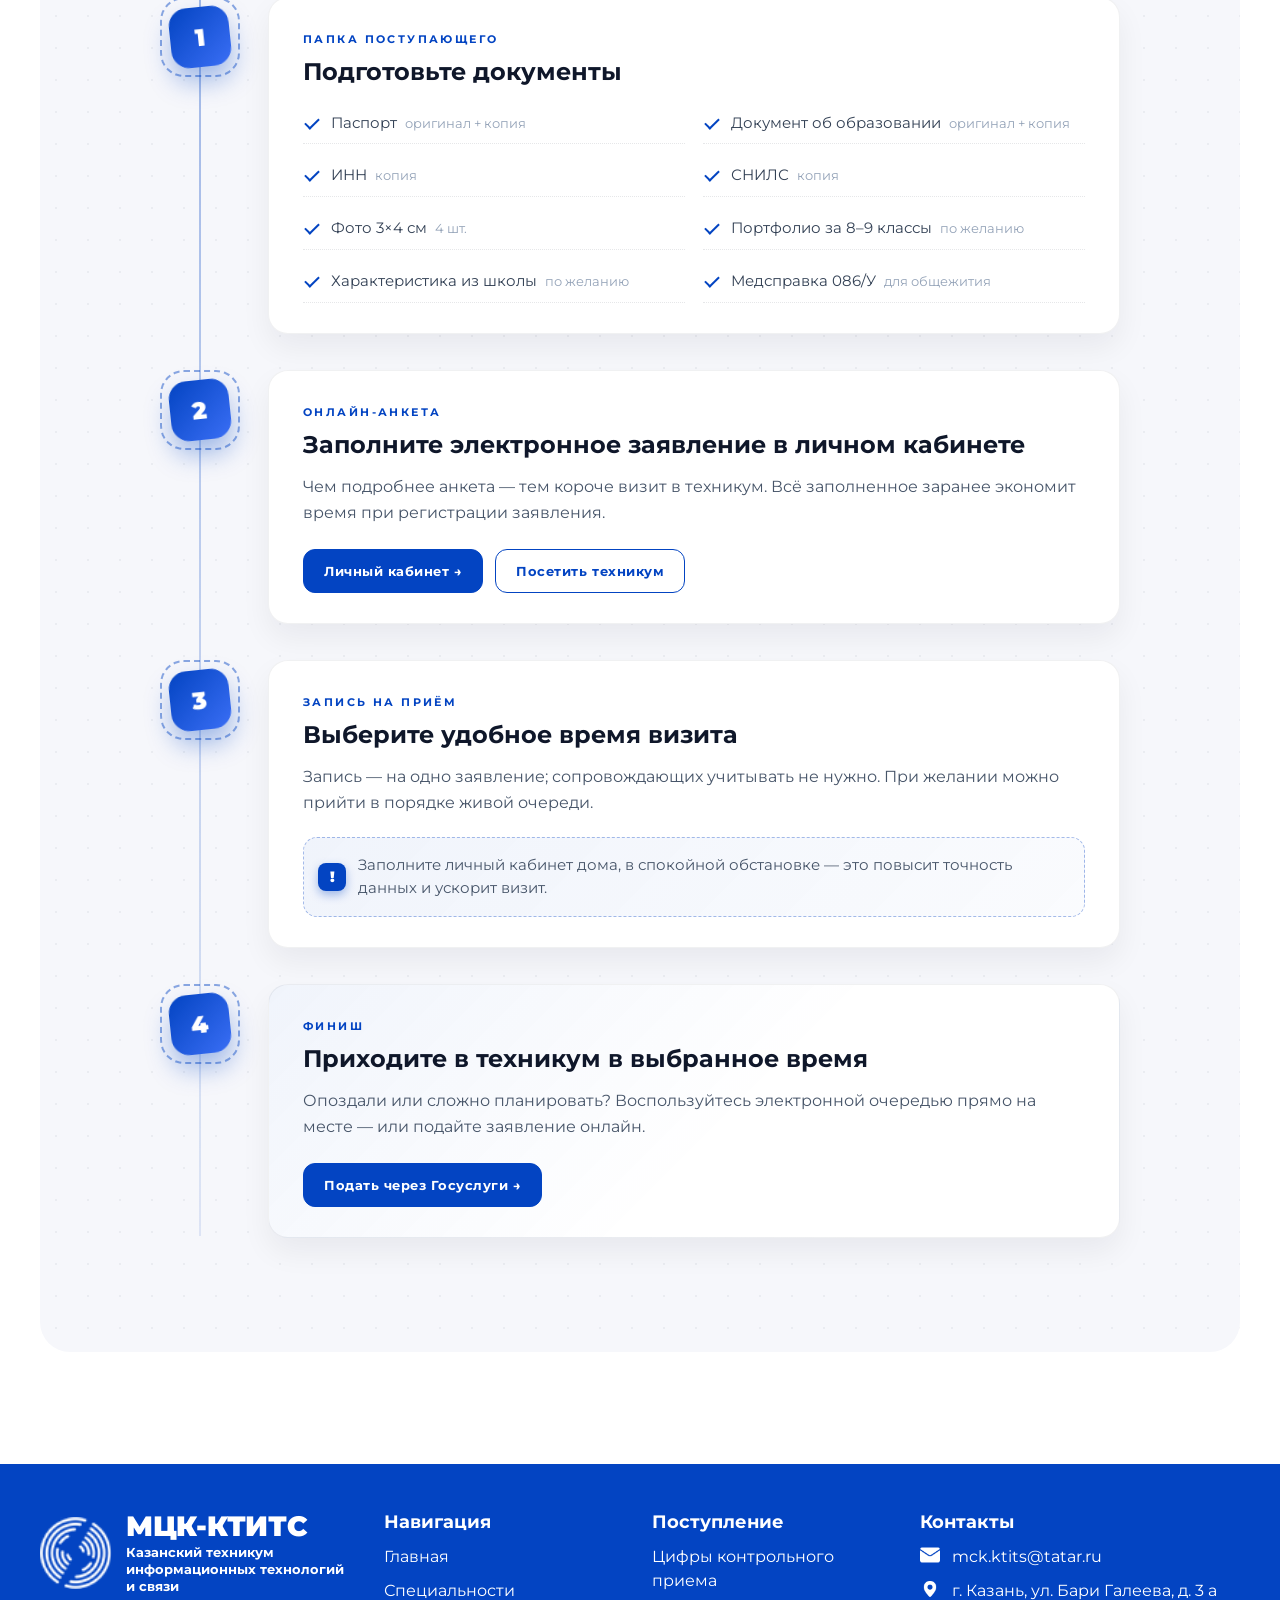
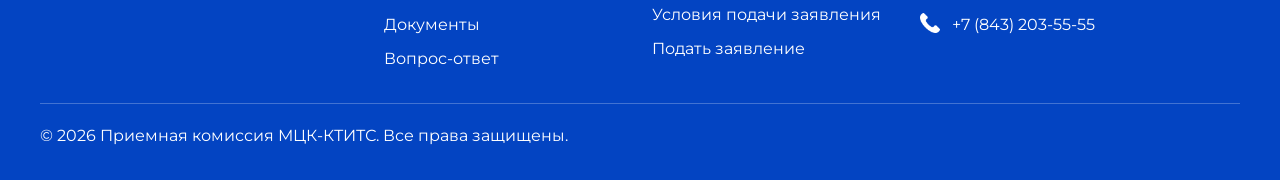
==== commit ba60ffb9: "update(style): pages" ====
--- a/index.html
+++ b/index.html
@@ -52,28 +52,40 @@
             <div class="quick-links">
                 <div class="quick-links__grid">
                     <a class="quick-link-card" href="specialities.html">
-                        Специальности
-                        <img src="assets/media/images/icons/иконка перехода.svg" alt="" width="40" height="40">
+                        <span class="quick-link-card__text">Специальности</span>
+                        <span class="quick-link-card__icon">
+                            <img src="assets/media/images/icons/иконка перехода.svg" alt="" width="20" height="20">
+                        </span>
                     </a>
                     <a class="quick-link-card" href="numbers.html">
-                        Контрольные цифры приема
-                        <img src="assets/media/images/icons/иконка перехода.svg" alt="" width="40" height="40">
-                    </a>
-                    <a class="quick-link-card" href="#">
-                        Условия подачи заявления
-                        <img src="assets/media/images/icons/иконка перехода.svg" alt="" width="40" height="40">
+                        <span class="quick-link-card__text">Контрольные цифры приема</span>
+                        <span class="quick-link-card__icon">
+                            <img src="assets/media/images/icons/иконка перехода.svg" alt="" width="20" height="20">
+                        </span>
+                    </a>
+                    <a class="quick-link-card" href="#podachazayavleni">
+                        <span class="quick-link-card__text">Условия подачи заявления</span>
+                        <span class="quick-link-card__icon">
+                            <img src="assets/media/images/icons/иконка перехода.svg" alt="" width="20" height="20">
+                        </span>
                     </a>
                     <a class="quick-link-card" href="faq.html">
-                        Часто задаваемые вопросы
-                        <img src="assets/media/images/icons/иконка перехода.svg" alt="" width="40" height="40">
+                        <span class="quick-link-card__text">Часто задаваемые вопросы</span>
+                        <span class="quick-link-card__icon">
+                            <img src="assets/media/images/icons/иконка перехода.svg" alt="" width="20" height="20">
+                        </span>
                     </a>
                     <a class="quick-link-card" href="documents.html">
-                        Нормативные документы
-                        <img src="assets/media/images/icons/иконка перехода.svg" alt="" width="40" height="40">
+                        <span class="quick-link-card__text">Нормативные документы</span>
+                        <span class="quick-link-card__icon">
+                            <img src="assets/media/images/icons/иконка перехода.svg" alt="" width="20" height="20">
+                        </span>
                     </a>
                     <a class="quick-link-card" href="contacts.html">
-                        Контакты приемной комиссии
-                        <img src="assets/media/images/icons/иконка перехода.svg" alt="" width="40" height="40">
+                        <span class="quick-link-card__text">Контакты приемной комиссии</span>
+                        <span class="quick-link-card__icon">
+                            <img src="assets/media/images/icons/иконка перехода.svg" alt="" width="20" height="20">
+                        </span>
                     </a>
                 </div>
             </div>
@@ -81,7 +93,7 @@
     </section>
     <section class="admission-steps">
         <div class="container">
-            <div class="admission-steps__panel">
+            <div class="admission-steps__panel" id="podachazayavleni">
                 <div class="admission-steps__head">
                     <h2 class="admission-steps__title">Порядок действий для поступления</h2>
                 </div>
@@ -246,6 +258,11 @@
         <p class="footer__bottom">© 2026 Приемная комиссия МЦК-КТИТС. Все права защищены.</p>
       </div>
     </footer>
+    <button type="button" class="scroll-top" aria-label="Наверх">
+        <svg viewBox="0 0 24 24" fill="none" stroke="currentColor" stroke-width="2.4" stroke-linecap="round" stroke-linejoin="round">
+            <path d="M6 15l6-6 6 6"></path>
+        </svg>
+    </button>
     <script src="assets/js/main.js"></script>
 </body>
 
--- a/assets/css/style.css
+++ b/assets/css/style.css
@@ -10,10 +10,60 @@
   list-style: none;
 }
 
+.scroll-top {
+  position: fixed;
+  right: 28px;
+  bottom: 28px;
+  width: 52px;
+  height: 52px;
+  display: inline-flex;
+  align-items: center;
+  justify-content: center;
+  border: none;
+  border-radius: 50%;
+  background: var(--accent-color);
+  color: white;
+  cursor: pointer;
+  box-shadow: 0 12px 28px rgba(3, 68, 194, 0.35);
+  opacity: 0;
+  visibility: hidden;
+  transform: translateY(12px);
+  transition: opacity .25s ease, transform .25s ease, visibility .25s ease, background .2s ease;
+  z-index: 999;
+}
+
+.scroll-top.is-visible {
+  opacity: 1;
+  visibility: visible;
+  transform: translateY(0);
+}
+
+.scroll-top:hover {
+  background: #022f8a;
+}
+
+.scroll-top svg {
+  width: 22px;
+  height: 22px;
+}
+
+@media (max-width: 600px) {
+  .scroll-top {
+    right: 16px;
+    bottom: 16px;
+    width: 46px;
+    height: 46px;
+  }
+}
+
+html {
+  overflow-x: clip;
+}
+
 body {
   color: #1A1A1A;
   background: #fff;
-  overflow-x: hidden;
+  overflow-x: clip;
 }
 
 :root {
@@ -268,10 +318,20 @@
   transform: translateY(-2px);
 }
 
-.quick-link-card img {
+.quick-link-card__icon {
   flex-shrink: 0;
+  display: inline-flex;
+  align-items: center;
+  justify-content: center;
   width: 40px;
   height: 40px;
+  border-radius: 50%;
+  background: white;
+}
+
+.quick-link-card__icon img {
+  width: 20px;
+  height: 20px;
   object-fit: contain;
 }
 
@@ -598,19 +658,6 @@
   overflow: hidden;
 }
 
-.admission-flow__card::before {
-  content: "";
-  position: absolute;
-  left: 0;
-  top: 0;
-  width: 4px;
-  height: 100%;
-  background: linear-gradient(180deg, var(--accent-color), #3a6ef5);
-  transform: scaleY(0);
-  transform-origin: top center;
-  transition: transform 0.4s cubic-bezier(0.22, 1, 0.36, 1);
-}
-
 .admission-flow__card::after {
   content: "";
   position: absolute;
@@ -629,10 +676,6 @@
   transform: translateY(-4px);
   box-shadow: 0 22px 40px rgba(15, 23, 42, 0.1);
   border-color: rgba(3, 68, 194, 0.2);
-}
-
-.admission-flow__item:hover .admission-flow__card::before {
-  transform: scaleY(1);
 }
 
 .admission-flow__item:hover .admission-flow__card::after {
@@ -964,9 +1007,14 @@
     font-size: 16px;
   }
 
-  .quick-link-card img {
+  .quick-link-card__icon {
     width: 32px;
     height: 32px;
+  }
+
+  .quick-link-card__icon img {
+    width: 16px;
+    height: 16px;
   }
 
   .admission-steps {
@@ -1097,19 +1145,6 @@
     box-shadow 0.35s ease,
     border-color 0.35s ease;
   overflow: hidden;
-}
-
-.contact-card::before {
-  content: "";
-  position: absolute;
-  left: 0;
-  right: 0;
-  bottom: 0;
-  height: 4px;
-  background: linear-gradient(90deg, var(--accent-color), #3a6ef5);
-  transform: scaleX(0);
-  transform-origin: left center;
-  transition: transform 0.4s cubic-bezier(0.22, 1, 0.36, 1);
 }
 
 .contact-card::after {
@@ -1130,10 +1165,6 @@
   transform: translateY(-6px);
   box-shadow: 0 24px 46px rgba(15, 23, 42, 0.1);
   border-color: rgba(3, 68, 194, 0.22);
-}
-
-.contact-card:hover::before {
-  transform: scaleX(1);
 }
 
 .contact-card:hover::after {
@@ -2048,19 +2079,6 @@
   transition: transform 0.3s cubic-bezier(0.22, 1, 0.36, 1),
     box-shadow 0.3s ease,
     border-color 0.3s ease;
-}
-
-/* левая акцентная полоса */
-.spec-card::before {
-  content: "";
-  position: absolute;
-  left: 0;
-  top: 0;
-  bottom: 0;
-  width: 5px;
-  background: var(--accent-color);
-  border-radius: 0 4px 4px 0;
-  z-index: 1;
 }
 
 /* декоративный круг справа сверху */
@@ -2470,10 +2488,6 @@
     border-radius: 20px;
   }
 
-  .spec-card::before {
-    width: 4px;
-  }
-
   .spec-card__top {
     gap: 12px;
     margin-bottom: 18px;
@@ -2827,10 +2841,18 @@
   animation: sp-rise .7s ease-out both;
 }
 
+.sp-hero__top {
+  display: flex;
+  align-items: center;
+  gap: 32px;
+  padding: 10px 0 40px;
+}
+
 .sp-hero__head {
   position: relative;
   max-width: 760px;
-  padding: 10px 0 40px;
+  flex: 1 1 auto;
+  min-width: 0;
 }
 
 .sp-hero__title {
@@ -2859,13 +2881,10 @@
 }
 
 .sp-hero__illustration {
-  position: absolute;
-  top: -10px;
-  right: 0;
+  flex: 0 0 auto;
   width: clamp(220px, 28vw, 360px);
   pointer-events: none;
   animation: sp-float 7s ease-in-out infinite;
-  z-index: 0;
 }
 
 .sp-hero__illustration img {
@@ -2897,27 +2916,10 @@
   transition: transform .35s ease, border-color .35s ease, box-shadow .35s ease;
 }
 
-.sp-metric::after {
-  content: "";
-  position: absolute;
-  left: 0;
-  top: 0;
-  bottom: 0;
-  width: 3px;
-  background: var(--accent-color);
-  transform: scaleY(0);
-  transform-origin: top;
-  transition: transform .4s ease;
-}
-
 .sp-metric:hover {
   transform: translateY(-4px);
   border-color: rgba(3, 68, 194, 0.25);
   box-shadow: 0 18px 40px rgba(3, 68, 194, 0.1);
-}
-
-.sp-metric:hover::after {
-  transform: scaleY(1);
 }
 
 .sp-metric--wide {
@@ -3384,11 +3386,15 @@
 
 /* ── RESPONSIVE ─────────────────────── */
 @media (max-width: 1100px) {
+  .sp-hero__top {
+    flex-direction: column-reverse;
+    align-items: stretch;
+    gap: 20px;
+  }
+
   .sp-hero__illustration {
-    position: static;
     width: 220px;
-    margin: 0 0 20px auto;
-    display: block;
+    margin: 0 auto;
   }
 
   .sp-section__inner {
@@ -3521,7 +3527,7 @@
 }
 .faq-summary::-webkit-details-marker { display: none; }
 .faq-num {
-  font-size: 30px;
+  font-size: 38px;
   font-weight: 900;
   color: transparent;
   -webkit-text-stroke: 1.5px rgba(3, 68, 194, 0.4);
@@ -3616,19 +3622,26 @@
   background: #ffffff;
   border: 1px solid rgba(3, 68, 194, 0.12);
   box-shadow: 0 10px 30px rgba(3, 68, 194, 0.06);
-  overflow-x: auto;
-  -webkit-overflow-scrolling: touch;
 }
 .nums-table {
   width: 100%;
   min-width: 1040px;
-  border-collapse: collapse;
+  border-collapse: separate;
+  border-spacing: 0;
   font-size: 14.5px;
   color: #0B1A3A;
 }
+.nums-table thead {
+  position: sticky;
+  top: 76px;
+  z-index: 5;
+}
+
 .nums-table thead th {
+  position: -webkit-sticky;
   position: sticky;
-  top: 0;
+  top: 76px;
+  z-index: 5;
   background: var(--accent-color);
   color: #ffffff;
   font-weight: 700;
@@ -3639,6 +3652,7 @@
   padding: 16px 18px;
   white-space: nowrap;
   border-bottom: 1px solid rgba(255, 255, 255, 0.2);
+  transition: none;
 }
 .nums-table thead th.nums-th--num { text-align: right; }
 .nums-table thead th.nums-th--n { width: 56px; }
@@ -3650,6 +3664,14 @@
 }
 .nums-table tbody tr:hover {
   background: rgba(3, 68, 194, 0.07);
+}
+
+.nums-table tbody tr.nums-row--link {
+  cursor: pointer;
+}
+
+.nums-table tbody tr.nums-row--link:hover {
+  background: rgba(3, 68, 194, 0.12);
 }
 .nums-table td {
   padding: 16px 18px;
@@ -3702,12 +3724,12 @@
 
 .nums-summary {
   max-width: 1200px;
-  margin: 28px auto 0;
   padding: 0;
   list-style: none;
   display: grid;
   grid-template-columns: repeat(3, minmax(0, 1fr));
   gap: 16px;
+  margin-bottom: 30px;
 }
 .nums-summary__item {
   display: flex;
@@ -3754,7 +3776,7 @@
   .nums-summary { grid-template-columns: 1fr; }
 }
 
-@media (max-width: 720px) {
+@media (max-width: 1040px) {
   .nums-section { padding: 32px 0 64px; }
   .nums-table-wrap {
     border-radius: 18px;
@@ -3795,19 +3817,31 @@
     flex-shrink: 0;
   }
   .nums-td--num { text-align: right; }
-  .nums-total {
+  .nums-table tfoot tr.nums-total {
     background: linear-gradient(135deg, var(--accent-color), #3a6ef5) !important;
     border: none;
-  }
-  .nums-total td {
-    padding: 10px 0;
-    border-bottom: 1px solid rgba(255, 255, 255, 0.2);
-  }
-  .nums-total td:last-child { border-bottom: none; }
-  .nums-total td::before {
-    color: rgba(255, 255, 255, 0.75);
-  }
-  .nums-total__label { display: none; }
+    display: flex;
+    align-items: center;
+    justify-content: space-between;
+    gap: 12px;
+    padding: 18px 22px;
+    margin-bottom: 0;
+  }
+  .nums-table tfoot tr.nums-total td {
+    display: block;
+    padding: 0;
+    border-bottom: none;
+    text-align: center;
+  }
+  .nums-table tfoot tr.nums-total td::before { display: none; }
+  .nums-table tfoot tr.nums-total .nums-total__label {
+    display: block;
+    flex: 1 1 auto;
+    text-align: left;
+  }
+  .nums-table tfoot tr.nums-total .nums-total__value {
+    flex: 0 0 auto;
+  }
 }
 
 /* ── НОРМАТИВНЫЕ ДОКУМЕНТЫ ──────────── */
